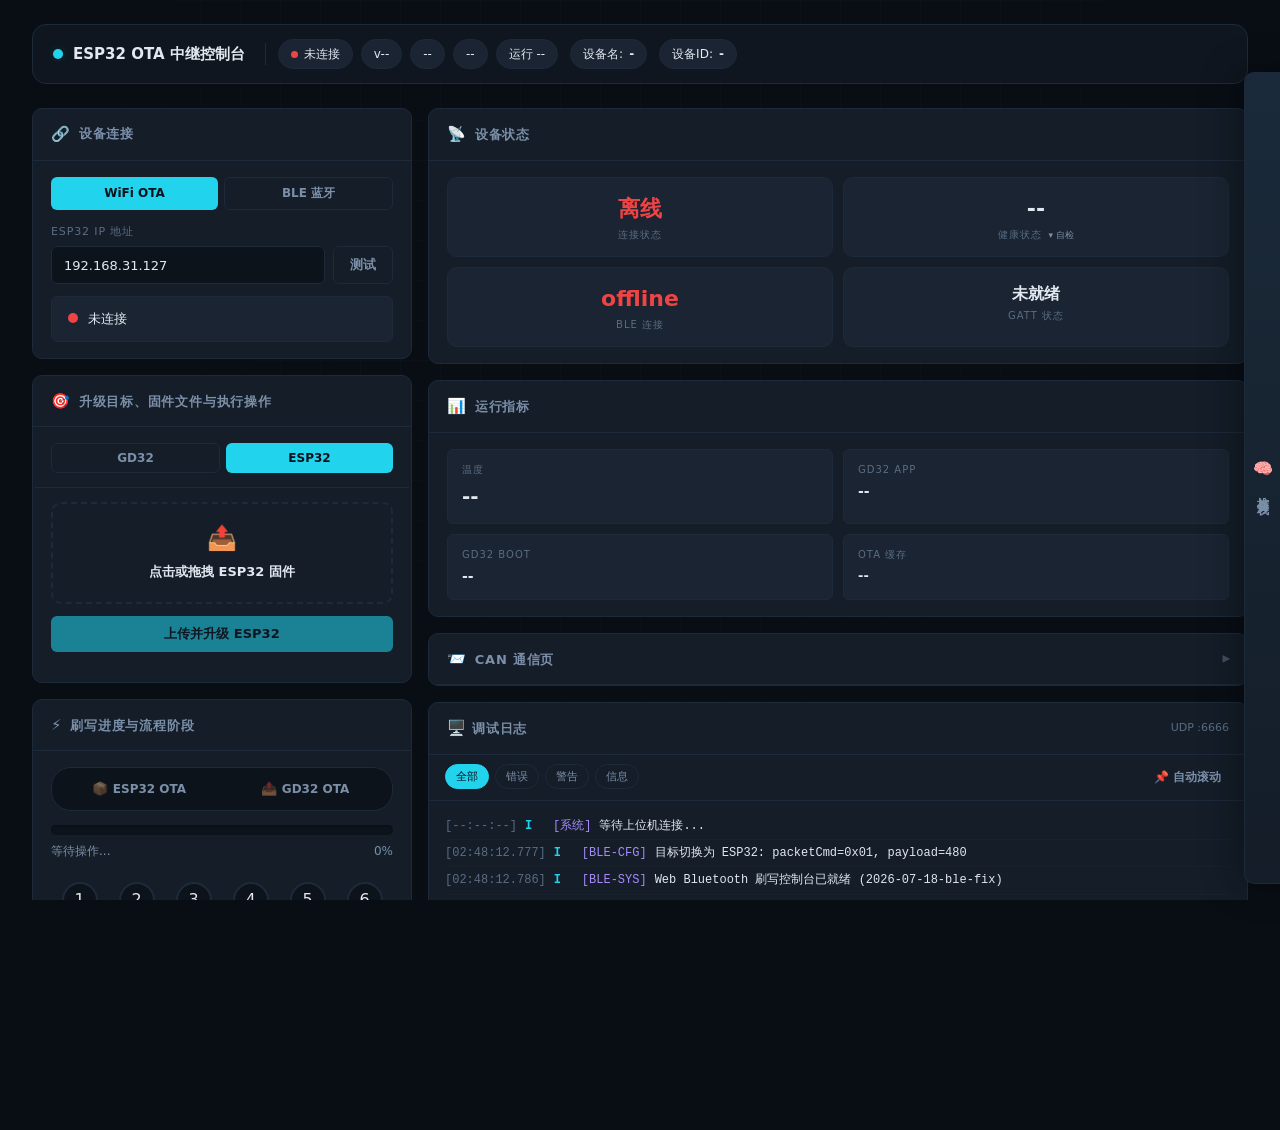
==== tools/index.html @ 1b10f89d "feat(main): 添加启动模块自检与汇总功能 - 新增 SystemBoot 类用于跟踪各模块初始化状态，提供位图标记与报告功能 - 在 main.cpp 中重构初始化流程，按顺序初始化各模块并" ====
<!--
  index.html - ESP32 OTA 中继控制台主页面
  支持 WiFi OTA（ESP32 本机 + GD32 中继）和 BLE OTA 双通道固件升级。
  配套脚本：app.js (WiFi OTA), ble_ota.js (BLE OTA), style.css (UI 样式)
-->
<!DOCTYPE html>
<html lang="zh-CN">
<head>
<meta charset="UTF-8">
<meta name="viewport" content="width=device-width, initial-scale=1.0">
<title>ESP32 OTA 中继控制台</title>
<link rel="stylesheet" href="css/base.css?v=20260718b">
<link rel="stylesheet" href="css/layout.css?v=20260718b">
<link rel="stylesheet" href="css/components.css?v=20260718b">
<link rel="stylesheet" href="css/can.css?v=20260718b">
<link rel="stylesheet" href="css/responsive.css?v=20260718b">
</head>
<body>
<div class="container">

  <!-- ====== HEADER: compact status bar ====== -->
  <header class="header-bar">
    <div class="header-brand">
      <span class="dot-mark"></span>
      <strong>ESP32 OTA 中继控制台</strong>
    </div>
    <div class="header-status">
      <span class="pill offline" id="pillConn"><span class="indicator"></span><span id="pillConnTxt">未连接</span></span>
      <span class="pill" id="pillVer">v--</span>
      <span class="pill" id="pillIP">--</span>
      <span class="pill" id="pillRSSI">--</span>
      <span class="pill" id="pillUptime">运行 --</span>
    </div>
    <div class="header-sub">
      <span class="pill">设备名: <b class="pill-val" id="deviceName">-</b></span>
      <span class="pill">设备ID: <b class="pill-val" id="deviceId">-</b></span>
    </div>
  </header>

  <!-- ====== MAIN LAYOUT ====== -->
  <div class="main-layout">

    <!-- ====== LEFT: workflow ====== -->
    <div>

      <!-- 1. Connection -->
      <div class="card">
        <div class="card-head"><span class="ico">🔗</span> 设备连接
          <span id="bleHeadActions" style="display:none;margin-left:auto;">
            <button id="connectBtn" class="btn btn-sm btn-primary">连接设备</button>
            <button id="disconnectBtn" class="btn btn-sm btn-outline" disabled>断开连接</button>
          </span>
        </div>
        <div class="card-body">
          <div style="display:flex;gap:6px;margin-bottom:14px;">
            <button id="modeWifiBtn" class="btn btn-primary" style="flex:1;font-size:12px;padding:7px 10px;" onclick="setConsoleMode('wifi')">WiFi OTA</button>
            <button id="modeBleBtn" class="btn btn-outline" style="flex:1;font-size:12px;padding:7px 10px;" onclick="setConsoleMode('ble')">BLE 蓝牙</button>
          </div>
          <div id="wifiModeCards">
          <div class="form-row">
            <label class="form-label" for="espIp">ESP32 IP 地址</label>
            <div class="input-group">
              <input class="input" type="text" id="espIp" value="192.168.31.127" placeholder="输入 IP 地址">
              <button class="btn btn-outline" onclick="testConnection()">测试</button>
            </div>
          </div>
          </div>
          <div class="conn-indicator err" id="connStatus" style="margin-top:12px;">
            <span class="light"></span>
            <span id="connStatusTxt">等待连接</span>
          </div>
        </div>
      </div>

      <!-- ====== Shared Target + Firmware + Actions ====== -->
      <div class="card">
        <div class="card-head"><span class="ico">🎯</span> 升级目标、固件文件与执行操作</div>
        <div class="card-body">
          <div style="display:flex;gap:6px;margin-bottom:14px;">
            <button id="targetGd32Tab" class="btn btn-outline" style="flex:1;font-size:12px;padding:7px 10px;" onclick="selectFlashTarget('gd32')">GD32</button>
            <button id="targetEsp32Tab" class="btn btn-primary" style="flex:1;font-size:12px;padding:7px 10px;" onclick="selectFlashTarget('esp32')">ESP32</button>
          </div>
          <div style="border-top:1px solid var(--border);margin:0 -16px 14px;padding-top:14px;padding-left:16px;padding-right:16px;">
          <div id="wifiEsp32UploadPane">
          <div class="upload-zone upload-zone-sm" id="uploadZoneEsp32" onclick="pickSharedFirmware('esp32')">
            <div class="upload-ico">📤</div>
            <h4>点击或拖拽 ESP32 固件</h4>
          </div>
          <input type="file" id="fileInputEsp32" accept=".bin" onchange="handleSharedFileSelect(event, 'esp32')" style="display:none;">
          <div class="file-info" id="fileInfoEsp32">
            <div class="file-info-row">
              <span style="font-weight:600;">📄 <span id="fileNameEsp32">-</span></span>
              <button class="btn btn-ghost btn-sm" onclick="clearSharedFirmware('esp32')">清除</button>
            </div>
            <div class="file-info-grid">
              <div class="file-meta-item"><span>类型</span><b id="fileTypeEsp32">-</b></div>
              <div class="file-meta-item"><span>大小</span><b id="fileSizeEsp32">-</b></div>
            </div>
            <div class="file-meta-item" style="margin-top:6px;">
              <span>SHA-256</span>
              <b id="fileSha256Esp32" style="font-size:10px;word-break:break-all;font-family:monospace;">-</b>
            </div>
          </div>
          </div>

          <div id="wifiGd32UploadPane" style="display:none;">
          <div class="upload-zone upload-zone-sm" id="uploadZoneGd32" onclick="pickSharedFirmware('gd32')">
            <div class="upload-ico">📤</div>
            <h4>点击或拖拽 GD32 固件</h4>
            <p>支持 .bin 和 .hex（自动转换）</p>
          </div>
          <input type="file" id="fileInputGd32" accept=".hex,.bin" onchange="handleSharedFileSelect(event, 'gd32')" style="display:none;">
          <div class="file-info" id="fileInfoGd32">
            <div class="file-info-row">
              <span style="font-weight:600;">📄 <span id="fileNameGd32">-</span></span>
              <button class="btn btn-ghost btn-sm" onclick="clearSharedFirmware('gd32')">清除</button>
            </div>
            <div class="file-info-grid">
              <div class="file-meta-item"><span>类型</span><b id="fileTypeGd32">-</b></div>
              <div class="file-meta-item"><span>大小</span><b id="fileSizeGd32">-</b></div>
            </div>
          </div>
          </div>

          <div id="bleUploadPane" style="display:none;">
          <div class="upload-zone upload-zone-sm" id="uploadZone" style="margin-bottom:12px;"
               onclick="document.getElementById('firmwareFile').click()"
               ondragover="event.preventDefault();this.classList.add('dragover')"
               ondragleave="this.classList.remove('dragover')"
               ondrop="event.preventDefault();this.classList.remove('dragover');var f=event.dataTransfer.files[0];if(f&&window.bleOta)window.bleOta.notifyFileChange(f,null);">
            <div class="upload-ico">📤</div>
            <h4>点击或拖拽文件到此处</h4>
            <p>支持 .bin 和 .hex 格式</p>
          </div>
          <input id="firmwareFile" type="file" accept=".bin,.hex,application/octet-stream" style="display:none;">
          <div class="file-info" id="fileInfo">
            <div class="file-info-row">
              <span style="font-weight:600;">📄 <span id="fileName">-</span></span>
              <button id="clearFileBtn" class="btn btn-outline btn-sm" onclick="if(window.bleOta)window.bleOta.clearFile()">清除</button>
            </div>
            <div class="file-info-grid">
              <div class="file-meta-item"><span>类型</span><b id="fileType">-</b></div>
              <div class="file-meta-item"><span>大小</span><b id="fileSize">0 B</b></div>
              <div class="file-meta-item"><span>总包数</span><b id="packetCount">0</b></div>
              <div class="file-meta-item"><span>已写包</span><b id="sentCount">0</b></div>
            </div>
            <div class="file-meta-item" style="margin-top:8px;">
              <span>SHA-256</span>
              <b id="fileSha256" style="font-size:10px;word-break:break-all;font-family:var(--font-mono);">-</b>
            </div>
          </div>
          <div class="footer-note">建议使用 Chrome / Edge。每包 Payload 与触发命令由系统按目标自动设置。</div>
          </div>
          <div style="height:12px"></div>
          <div id="wifiEsp32ActionPane">
            <button class="btn btn-primary btn-block" id="uploadEsp32Btn" onclick="startUpload('esp32')" disabled>
              上传并升级 ESP32
            </button>
          </div>
          <div id="wifiGd32ActionPane" style="display:none;">
            <button class="btn btn-success btn-block" id="uploadGd32Btn" onclick="startUpload('gd32')" disabled>
              GD32 OTA
            </button>
          </div>
          <div class="row-2" id="bleActionPane" style="display:none;">
            <button id="autoFlashBtn" class="btn btn-primary" disabled>一键刷写</button>
            <button id="abortBtn" class="btn btn-danger" disabled>中止任务</button>
          </div>
          </div>
        </div>
      </div>

      <!-- 4. Flash Progress + Stage Flow -->
      <div class="card">
        <div class="card-head"><span class="ico">⚡</span> 刷写进度与流程阶段</div>
        <div class="card-body">
          <!-- Phase step indicators -->
          <div class="progress-phase-row">
            <div class="pp-step active" id="ppEsp32"><span class="pp-ico">📦</span><span class="pp-txt">ESP32 OTA</span></div>
            <div class="pp-step" id="ppGd32Ota"><span class="pp-ico">📤</span><span class="pp-txt">GD32 OTA</span></div>
          </div>
          <!-- Unified progress bar -->
          <div class="progress-wrap show" id="progressWrap">
            <div class="progress-track"><div class="progress-fill" id="progressFill"></div></div>
            <div class="progress-text">
              <span id="progressTxt">等待操作...</span>
              <span id="progressPct">0%</span>
            </div>
          </div>
          <div style="height:14px"></div>
          <!-- ESP32 OTA stages -->
          <div class="stage-flow" id="esp32Stages" style="display:none;">
            <div class="stage-node" id="es1"><div class="stage-dot">1</div><div class="stage-label">固件上传</div><div class="stage-detail" id="esd1"></div></div>
            <div class="stage-node" id="es2"><div class="stage-dot">2</div><div class="stage-label">OTA 写入</div><div class="stage-detail" id="esd2"></div></div>
            <div class="stage-node" id="es3"><div class="stage-dot">3</div><div class="stage-label">SHA-256 校验</div><div class="stage-detail" id="esd3"></div></div>
            <div class="stage-node" id="es4"><div class="stage-dot">4</div><div class="stage-label">应用固件</div><div class="stage-detail" id="esd4"></div></div>
            <div class="stage-node" id="es5"><div class="stage-dot">5</div><div class="stage-label">重启中</div><div class="stage-detail" id="esd5"></div></div>
            <div class="stage-node" id="es6"><div class="stage-dot">6</div><div class="stage-label">启动完成</div><div class="stage-detail" id="esd6"></div></div>
          </div>
          <!-- BLE OTA stages -->
          <div class="stage-flow" id="bleStages" style="display:none;">
            <div class="stage-node" id="bs1"><div class="stage-dot">1</div><div class="stage-label">BLE 连接</div><div class="stage-detail" id="bsd1"></div></div>
            <div class="stage-node" id="bs2"><div class="stage-dot">2</div><div class="stage-label">GATT 准备</div><div class="stage-detail" id="bsd2"></div></div>
            <div class="stage-node" id="bs3"><div class="stage-dot">3</div><div class="stage-label">文件准备</div><div class="stage-detail" id="bsd3"></div></div>
            <div class="stage-node" id="bs4"><div class="stage-dot">4</div><div class="stage-label">数据写入</div><div class="stage-detail" id="bsd4"></div></div>
            <div class="stage-node" id="bs5"><div class="stage-dot">5</div><div class="stage-label" id="bsl5">校验比对</div><div class="stage-detail" id="bsd5"></div></div>
            <div class="stage-node" id="bs6"><div class="stage-dot">6</div><div class="stage-label" id="bsl6">完成触发</div><div class="stage-detail" id="bsd6"></div></div>
          </div>
          <!-- GD32 OTA stages -->
          <div class="stage-flow" id="gd32Stages">
            <div class="stage-node" id="s1"><div class="stage-dot">1</div><div class="stage-label">认证握手</div><div class="stage-detail" id="sd1"></div></div>
            <div class="stage-node" id="s2"><div class="stage-dot">2</div><div class="stage-label">传输协商</div><div class="stage-detail" id="sd2"></div></div>
            <div class="stage-node" id="s3"><div class="stage-dot">3</div><div class="stage-label">数据转发</div><div class="stage-detail" id="sd3"></div></div>
            <div class="stage-node" id="s4"><div class="stage-dot">4</div><div class="stage-label">传输完成</div><div class="stage-detail" id="sd4"></div></div>
            <div class="stage-node" id="s5"><div class="stage-dot">5</div><div class="stage-label">OTA 刷写</div><div class="stage-detail" id="sd5"></div></div>
            <div class="stage-node" id="s6"><div class="stage-dot">6</div><div class="stage-label">校验验证</div><div class="stage-detail" id="sd6"></div></div>
          </div>
          <div class="stage-status-bar" id="stageStatusBar">
            <span class="ssb-dot" id="stageStatusDot"></span>
            <span class="ssb-text" id="stageStatusText">待机</span>
          </div>
          <div class="stage-verify-info" id="stageVerifyInfo" style="display:none;">
            <div class="svi-row"><span class="svi-key">前端 SHA-256</span><span class="svi-val" id="sviFrontSha">-</span></div>
            <div class="svi-row"><span class="svi-key">设备 SHA-256</span><span class="svi-val" id="sviDeviceSha">-</span></div>
            <div class="svi-row"><span class="svi-key">校验结果</span><span class="svi-val" id="sviResult">-</span></div>
          </div>
          <div style="margin-top:12px;">
            <button class="btn btn-outline btn-block" onclick="restartEsp32()">重启 ESP32</button>
          </div>
        </div>
      </div>

    </div>

    <!-- ====== RIGHT: status + tools ====== -->
    <div>

      <!-- Primary status -->
      <div class="card">
        <div class="card-head"><span class="ico">📡</span> 设备状态</div>
        <div class="card-body">
          <div class="badge-grid">
            <div class="badge-stat">
              <div class="v err" id="bConn">离线</div>
              <div class="k">连接状态</div>
            </div>
            <div class="badge-stat badge-stat-click" id="healthBadge"
                 role="button" tabindex="0" title="点击查看启动自检"
                 aria-expanded="false" aria-controls="healthBootPanel">
              <div class="v" id="mHealth">--</div>
              <div class="k">健康状态 <span class="health-boot-hint">▾ 自检</span></div>
            </div>
            <div class="badge-stat">
              <div class="v err" id="connBadge">offline</div>
              <div class="k">BLE 连接</div>
            </div>
            <div class="badge-stat">
              <div class="v" id="gattState" style="font-size:16px;">未就绪</div>
              <div class="k">GATT 状态</div>
            </div>
          </div>
          <!-- 启动自检：点健康状态展开，默认折叠 -->
          <div class="health-boot-panel collapsed" id="healthBootPanel" hidden>
            <div class="health-boot-head">
              <span class="health-boot-title">启动自检</span>
              <span class="health-boot-summary" id="mBootResult">--</span>
            </div>
            <div class="health-boot-failed">失败/跳过：<b id="mBootFailed">--</b></div>
            <div class="boot-module-list" id="bootModuleList" aria-label="启动模块列表"></div>
          </div>
        </div>
      </div>

      <!-- Secondary metrics -->
      <div class="card">
        <div class="card-head"><span class="ico">📊</span> 运行指标</div>
        <div class="card-body">
          <div class="metric-grid">
            <div class="metric"><div class="k">温度</div><div class="v" id="mTemp">--</div></div>
            <div class="metric"><div class="k">GD32 APP</div><div class="v" id="mGd32App" style="font-size:14px;">--</div></div>
            <div class="metric"><div class="k">GD32 BOOT</div><div class="v" id="mGd32Boot" style="font-size:14px;">--</div></div>
            <div class="metric"><div class="k">OTA 缓存</div><div class="v" id="mOtaCache" style="font-size:13px;">--</div></div>
          </div>
        </div>
      </div>

      <div class="card" style="display:none">
        <div class="card-head">
          <span class="ico">🧾</span> 系统状态 (/system/status)
          <button class="btn btn-ghost btn-sm card-head-btn" onclick="refreshSystemStatusNow(event)">刷新</button>
        </div>
        <div class="card-body">
          <div class="status-kv-grid">
            <div class="status-kv"><span class="k">OTA 状态</span><b id="sOtaState">--</b></div>
            <div class="status-kv"><span class="k">Relay 状态</span><b id="sRelayState">--</b></div>
            <div class="status-kv"><span class="k">缓存进度</span><b id="sOtaStored">--</b></div>
            <div class="status-kv"><span class="k">刷新时间</span><b id="sStatusUpdated">--</b></div>
          </div>
        </div>
      </div>

      <!-- CAN workspace entry -->
      <div class="card collapsed">
        <div class="card-head" onclick="toggleCollapse(this)">
          <span class="ico">📨</span> CAN 通信页
          <span class="collapse-arrow">▼</span>
        </div>
        <div class="card-body">
          <div class="can-launch-card">
            <div class="can-launch-copy">
              <div class="can-launch-top">
                <div>
                  <div class="can-launch-kicker">CAN Workspace</div>
                  <h3>独立 CAN 通信工作台</h3>
                </div>
                <span class="can-launch-badge">DBC / HEX</span>
              </div>
              <p class="can-launch-desc">导入 DBC 后自动读取报文和信号，按物理值实时组帧，并复用现有 <code>/can/send</code> 接口直接发送。</p>
              <div class="can-launch-points">
                <span class="can-launch-point">自动解析 DBC</span>
                <span class="can-launch-point">信号实时组帧</span>
                <span class="can-launch-point">保留原始 HEX 发送</span>
              </div>
            </div>
            <div class="can-launch-actions">
              <a class="btn btn-primary can-launch-primary" href="can.html">进入 CAN 页面</a>
              <button class="btn btn-outline can-launch-secondary" type="button" onclick="window.open('can.html','_blank','noopener')">新窗口打开</button>
              <a class="btn btn-outline can-launch-secondary" href="can.html" title="发送页右侧抽屉内嵌监控">CAN 发送 + 监控</a>
              <a class="btn btn-outline can-launch-secondary" href="can_monitor.html">监控全屏</a>
            </div>
            <div class="can-launch-foot">
              <span class="can-launch-foot-label">说明</span>
              <span>手工 CAN 表单已迁到独立页面，避免和 OTA 控制流混在一起。</span>
            </div>
          </div>
        </div>
      </div>

      <!-- Log panel -->
      <div class="card log-panel">
        <div class="card-head" style="justify-content:space-between;">
          <span><span class="ico">🖥️</span> 调试日志</span>
          <span style="font-size:11px;font-weight:400;color:var(--text-label);text-transform:none;letter-spacing:0;">UDP :6666</span>
        </div>
        <div class="card-body">
          <div class="log-toolbar">
            <div class="log-filters">
              <button class="log-filter active" onclick="setLogFilter('all', this)">全部</button>
              <button class="log-filter" onclick="setLogFilter('E', this)">错误</button>
              <button class="log-filter" onclick="setLogFilter('W', this)">警告</button>
              <button class="log-filter" onclick="setLogFilter('I', this)">信息</button>
            </div>
            <button class="btn btn-ghost btn-sm" onclick="toggleAutoScroll()" id="autoScrollBtn" title="切换自动滚动">📌 自动滚动</button>
          </div>
          <div class="log-scroll" id="logScroll">
            <div class="log-line"><span class="lt">[--:--:--]</span><span class="lv I">I</span><span class="lg">[系统]</span><span class="lm">等待上位机连接...</span></div>
          </div>
          <div class="log-foot">
            <span>共 <span id="logCount">0</span> 条</span>
            <button class="btn btn-ghost btn-sm" onclick="clearLogs()">清除日志</button>
          </div>
        </div>
      </div>

    </div>
  </div>
</div>

<!-- 右侧滑出：堆与任务栈（默认露出一条，悬停展开） -->
<aside class="sys-drawer" id="sysDrawer" aria-label="堆与任务栈">
  <div class="sys-drawer-rail" title="悬停展开堆与任务栈">
    <span class="sys-drawer-rail-ico">🧠</span>
    <span class="sys-drawer-rail-text">堆与任务栈</span>
  </div>
  <div class="sys-drawer-panel card">
    <div class="card-head sys-drawer-head">
      <span class="ico">🧠</span> 堆与任务栈
      <button class="btn btn-ghost btn-sm card-head-btn" type="button" onclick="refreshSystemStatusNow(event)">刷新</button>
    </div>
    <div class="card-body sys-drawer-body">
      <div class="status-section-title">CPU 占用</div>
      <div class="heap-group cpu-group">
        <div class="heap-group-title">ESP32 Runtime <span style="font-weight:400;color:var(--text-dim);font-size:10px;">(FreeRTOS)</span></div>
        <div class="heap-bar-row">
          <span class="heap-bar-text" id="cpuUsageText">等待采样...</span>
          <span class="heap-bar-track"><span class="heap-bar-fill cpu-fill" id="cpuUsageFill"></span></span>
          <span class="heap-bar-pct" id="cpuUsagePct">--</span>
        </div>
        <div class="heap-detail-row">
          <span>空闲: <b id="cpuIdlePct">--</b></span>
          <span>窗口: <b id="cpuSampleMs">--</b></span>
          <span>任务数: <b id="cpuTaskCount">--</b></span>
        </div>
      </div>
      <div class="status-task-list cpu-task-list list-scroll-top3" id="cpuTaskList" title="按占用降序，默认显示前 3 项，下滑查看其余">
        <div class="status-empty">等待下一次状态刷新...</div>
      </div>

      <div class="status-section-title">堆概况</div>
      <div class="heap-group">
        <div class="heap-group-title">内部 DRAM <span style="font-weight:400;color:var(--text-dim);font-size:10px;">(数据堆)</span></div>
        <div class="heap-bar-row">
          <span class="heap-bar-text" id="memInternalUsage">--</span>
          <span class="heap-bar-track"><span class="heap-bar-fill" id="memInternalFill"></span></span>
          <span class="heap-bar-pct" id="memInternalPct">--</span>
        </div>
        <div class="heap-detail-row">
          <span>空闲: <b id="mInternalHeap">--</b></span>
          <span>最低空闲: <b id="mInternalMinHeap">--</b></span>
          <span>最大块: <b id="mInternalLargestBlock">--</b></span>
        </div>
      </div>

      <div class="status-section-title">任务栈水位 <span style="font-weight:400;text-transform:none;letter-spacing:0;color:var(--text-dim);">（峰值占用 Top，下滑查看）</span></div>
      <div class="status-task-list list-scroll-top3" id="taskStackList" title="按峰值占用降序，默认显示前 3 项，下滑查看其余">
        <div class="status-empty">等待状态刷新...</div>
      </div>
      <div class="status-subfold collapsed" id="statusJsonFold">
        <div class="status-subfold-head" role="button" tabindex="0"
             onclick="this.parentElement.classList.toggle('collapsed')"
             onkeydown="if(event.key==='Enter'||event.key===' '){event.preventDefault();this.parentElement.classList.toggle('collapsed');}">
          <span class="status-section-title status-subfold-title">原始 JSON</span>
          <span class="collapse-arrow">▼</span>
        </div>
        <div class="status-subfold-body">
          <pre class="status-json" id="statusJson">--</pre>
        </div>
      </div>
    </div>
  </div>
</aside>

<!-- Toast -->
<div class="toast" id="toast">
  <span class="toast-ico" id="toastIco">✓</span>
  <span id="toastMsg">操作成功</span>
</div>

<script type="module" src="js/app.js?v=20260718b"></script>
<script type="module" src="js/ota/console-mode.js?v=20260718b"></script>
<script type="module" src="js/ble_ota.js?v=20260718d"></script>
</body>
</html>
---- tools/css/base.css ----
/* === base.css — 基础变量与容器 === */
/* ===== ESP32 OTA 控制台 — 工业调试台风格 ===== */

:root {
  --bg-root: #090e15;
  --bg-panel: #0f161f;
  --bg-card: #141d28;
  --bg-elevated: #1a2432;
  --bg-input: #0d131b;
  --border: #1d2a3a;
  --border-focus: #22d3ee;
  --text: #e2e8f0;
  --text-dim: #7b8fa8;
  --text-label: #5a6d82;
  --accent: #22d3ee;
  --accent-dim: rgba(34,211,238,.15);
  --green: #22c55e;
  --amber: #f59e0b;
  --red: #ef4444;
  --radius-sm: 6px;
  --radius: 10px;
  --radius-lg: 14px;
  --font: "PingFang SC","Microsoft YaHei","Segoe UI",system-ui,sans-serif;
  --font-mono: "SF Mono","Fira Code","Cascadia Code","Consolas",monospace;
  --gap: 16px;
}

* { box-sizing: border-box; margin: 0; padding: 0; }

html, body {
  height: 100%;
  background: var(--bg-root);
  color: var(--text);
  font-family: var(--font);
  font-size: 14px;
  line-height: 1.5;
  -webkit-font-smoothing: antialiased;
  overflow-x: hidden;
}

/* subtle noise-grid background */
body::before {
  content: "";
  position: fixed; inset: 0; z-index: 0; pointer-events: none;
  background-image:
    linear-gradient(rgba(255,255,255,.015) 1px, transparent 1px),
    linear-gradient(90deg, rgba(255,255,255,.015) 1px, transparent 1px);
  background-size: 40px 40px;
  mask-image: radial-gradient(ellipse at 50% 0%, black 40%, transparent 70%);
}

.container {
  position: relative; z-index: 1;
  max-width: 1480px; margin: 0 auto; padding: 24px 32px 40px;
}
---- tools/css/layout.css ----
/* === layout.css — 头部/主布局/卡片/表单/按钮/连接状态 === */
/* === HEADER — compact status bar === */
.header-bar {
  display: flex; align-items: center; gap: 12px;
  padding: 14px 20px; margin-bottom: 24px;
  background: var(--bg-panel);
  border: 1px solid var(--border);
  border-radius: var(--radius-lg);
  flex-wrap: wrap;
}
.header-brand {
  display: flex; align-items: center; gap: 10px;
  padding-right: 20px; border-right: 1px solid var(--border);
  white-space: nowrap;
}
.header-brand .dot-mark {
  width: 10px; height: 10px; border-radius: 50%; background: var(--accent);
  box-shadow: 0 0 8px var(--accent-dim);
  flex-shrink: 0;
}
.header-brand strong { font-size: 15px; font-weight: 700; }
.header-status {
  display: flex; align-items: center; gap: 8px;
  flex-wrap: wrap;
}
.pill {
  display: inline-flex; align-items: center; gap: 6px;
  padding: 5px 12px; border-radius: 20px; font-size: 12px; font-weight: 500;
  background: var(--bg-elevated); border: 1px solid var(--border);
  white-space: nowrap;
}
.pill .indicator {
  width: 7px; height: 7px; border-radius: 50%; flex-shrink: 0;
}
.pill.online .indicator { background: var(--green); }
.pill.offline .indicator { background: var(--red); }
.pill.processing .indicator { background: var(--amber); animation: blink 1s infinite; }
.pill.idle .indicator { background: var(--text-dim); }
@keyframes blink { 50% { opacity: .35; } }

/* === MAIN LAYOUT === */
.main-layout {
  display: grid;
  grid-template-columns: 380px 1fr;
  gap: var(--gap);
  align-items: start;
}

/* === 右侧滑出抽屉：堆与任务栈 ===
 * 总宽 = peek 把手 + 面板；默认 translateX(面板宽) 只露把手，hover 整板探出 */
.sys-drawer {
  --sys-drawer-panel-w: min(380px, calc(100vw - 48px));
  --sys-drawer-peek: 36px;
  position: fixed;
  top: 72px;
  right: 0;
  z-index: 80;
  width: calc(var(--sys-drawer-panel-w) + var(--sys-drawer-peek));
  height: calc(100vh - 88px);
  max-height: calc(100vh - 88px);
  display: flex;
  flex-direction: row;
  align-items: stretch;
  transform: translateX(var(--sys-drawer-panel-w));
  transition: transform .28s cubic-bezier(.22, 1, .36, 1);
  filter: drop-shadow(-6px 0 18px rgba(0, 0, 0, .35));
}
.sys-drawer:hover,
.sys-drawer:focus-within {
  transform: translateX(0);
}
/* 平时露出的竖条把手 */
.sys-drawer-rail {
  flex: 0 0 var(--sys-drawer-peek);
  width: var(--sys-drawer-peek);
  display: flex;
  flex-direction: column;
  align-items: center;
  justify-content: center;
  gap: 10px;
  padding: 14px 4px;
  background: linear-gradient(180deg, #1a2a3a 0%, var(--bg-card) 100%);
  border: 1px solid var(--border);
  border-right: none;
  border-radius: var(--radius) 0 0 var(--radius);
  cursor: default;
}
.sys-drawer-rail-ico {
  font-size: 16px;
  line-height: 1;
}
.sys-drawer-rail-text {
  writing-mode: vertical-rl;
  text-orientation: mixed;
  font-size: 12px;
  font-weight: 600;
  letter-spacing: .12em;
  color: var(--text-dim);
  text-transform: none;
}
.sys-drawer:hover .sys-drawer-rail-text,
.sys-drawer:focus-within .sys-drawer-rail-text {
  color: var(--accent);
}
.sys-drawer-panel {
  flex: 1 1 var(--sys-drawer-panel-w);
  width: var(--sys-drawer-panel-w);
  min-width: 0;
  height: 100%;
  margin: 0 !important;
  display: flex;
  flex-direction: column;
  border-radius: 0;
  overflow: hidden;
  background: var(--bg-card);
  border: 1px solid var(--border);
  border-left: none;
  border-right: none;
}
.sys-drawer-head {
  cursor: default;
  flex-shrink: 0;
}
.sys-drawer-head .card-head-btn {
  margin-left: auto;
}
.sys-drawer-body {
  flex: 1;
  min-height: 0;
  overflow-y: auto;
  overscroll-behavior: contain;
}

/* === CARDS === */
.card {
  background: var(--bg-card);
  border: 1px solid var(--border);
  border-radius: var(--radius);
  overflow: hidden;
}
.card + .card { margin-top: var(--gap); }
.card-head {
  display: flex; align-items: center; gap: 8px;
  padding: 14px 18px;
  border-bottom: 1px solid var(--border);
  font-size: 13px; font-weight: 600;
  color: var(--text-dim);
  text-transform: uppercase; letter-spacing: .06em;
}
.card-head .ico { font-size: 15px; }
.card-head-btn {
  margin-left: auto;
  padding: 4px 10px;
  position: relative;
  z-index: 2;
}
.card-body { padding: 16px 18px; }
.card.collapsed .card-body { display: none; }
.card-head { cursor: pointer; }
.card-head .collapse-arrow {
  margin-left: auto; font-size: 10px; opacity: .45;
  transition: transform .2s;
}
.card.collapsed .collapse-arrow { transform: rotate(-90deg); }

/* === FORM ELEMENTS === */
.form-row { margin-bottom: 14px; }
.form-row:last-child { margin-bottom: 0; }
.form-label {
  display: block; font-size: 11px; color: var(--text-label);
  text-transform: uppercase; letter-spacing: .08em; margin-bottom: 6px;
}
.input, select, textarea {
  width: 100%; padding: 10px 12px; font-size: 13px; font-family: inherit;
  background: var(--bg-input); color: var(--text);
  border: 1px solid var(--border); border-radius: var(--radius-sm);
  outline: none; transition: border-color .15s;
}
.input:focus, select:focus, textarea:focus {
  border-color: var(--border-focus);
  box-shadow: 0 0 0 3px var(--accent-dim);
}
select { cursor: pointer; }
select option { background: var(--bg-panel); color: var(--text); }
.input-group { display: flex; gap: 8px; }
.input-group .input { flex: 1; }

/* === BUTTONS === */
.btn {
  display: inline-flex; align-items: center; justify-content: center; gap: 6px;
  padding: 9px 16px; border: none; border-radius: var(--radius-sm);
  font-size: 13px; font-weight: 600; cursor: pointer;
  transition: opacity .15s, transform .15s;
  font-family: inherit; white-space: nowrap;
}
.btn:hover:not(:disabled) { transform: translateY(-1px); }
.btn:disabled { opacity: .4; cursor: not-allowed; transform: none; }
.btn-primary { background: var(--accent); color: #07121c; }
.btn-primary:hover:not(:disabled) { opacity: .88; }
.btn-success { background: var(--green); color: #051a0c; }
.btn-danger { background: var(--red); color: #fff; }
.btn-outline {
  background: transparent; color: var(--text-dim);
  border: 1px solid var(--border);
}
.btn-outline:hover:not(:disabled) { background: var(--bg-elevated); color: var(--text); }
.btn-ghost {
  background: transparent; color: var(--text-dim);
}
.btn-ghost:hover:not(:disabled) { background: var(--bg-elevated); color: var(--text); }
.btn-block { width: 100%; justify-content: center; }
.btn-sm { padding: 6px 12px; font-size: 12px; }

/* === CONNECTION STATUS ROW === */
.conn-indicator {
  display: flex; align-items: center; gap: 10px;
  padding: 12px 16px; border-radius: var(--radius-sm);
  background: var(--bg-elevated); border: 1px solid var(--border);
  font-size: 13px; font-weight: 500;
}
.conn-indicator .light {
  width: 10px; height: 10px; border-radius: 50%; flex-shrink: 0;
}
.conn-indicator.ok .light { background: var(--green); }
.conn-indicator.err .light { background: var(--red); }
.conn-indicator.warn .light { background: var(--amber); }

.helper-note {
  margin-top: 10px;
  padding: 10px 12px;
  border-radius: var(--radius-sm);
  border: 1px solid var(--border);
  background: var(--bg-elevated);
  font-size: 12px;
  line-height: 1.6;
  color: var(--text-dim);
}
.helper-note.ok { border-color: rgba(34,197,94,.25); color: #b8f5cb; }
.helper-note.warn { border-color: rgba(245,158,11,.25); color: #fbd38d; }
.helper-note.err { border-color: rgba(239,68,68,.25); color: #fecaca; }
.helper-note code { color: #d7fbff; font-family: var(--font-mono); }
---- tools/css/components.css ----
/* === components.css — 上传/文件信息/进度/指标/堆概况/状态徽章/OTA流程/日志/Toast/Tooltip 等组件 === */
/* === UPLOAD ZONE === */
.upload-zone {
  border: 2px dashed var(--border); border-radius: var(--radius);
  padding: 28px 16px; text-align: center; cursor: pointer;
  transition: border-color .2s, background .2s;
}
.upload-zone:hover,
.upload-zone.dragover { border-color: var(--accent); background: var(--accent-dim); }
.upload-zone .upload-ico { font-size: 32px; margin-bottom: 10px; }
.upload-zone h4 { font-size: 14px; margin-bottom: 4px; }
.upload-zone p { font-size: 12px; color: var(--text-dim); }
.upload-zone-sm { padding: 16px 12px; }
.upload-zone-sm .upload-ico { font-size: 24px; margin-bottom: 6px; }
.upload-zone-sm h4 { font-size: 13px; }

/* === FILE INFO === */
.file-info {
  display: none; margin-top: 12px;
  background: var(--bg-elevated); border-radius: var(--radius-sm); padding: 12px 14px;
}
.file-info.show { display: block; }
.file-info-row { display: flex; justify-content: space-between; align-items: center; }
.file-info-row + .file-info-row { margin-top: 10px; }
.file-info-grid {
  display: grid; grid-template-columns: 1fr 1fr; gap: 8px; margin-top: 10px;
}
.file-meta-item {
  background: var(--bg-card); padding: 8px 10px; border-radius: 6px;
  font-size: 12px;
}
.file-meta-item span { color: var(--text-label); display: block; font-size: 10px; margin-bottom: 2px; }
.file-meta-item b { font-weight: 600; }

/* === PROGRESS === */
.progress-phase-row {
  display: flex; align-items: center; gap: 0; margin-bottom: 14px;
  flex-wrap: nowrap;
  background: var(--bg-input);
  border-radius: 20px;
  padding: 4px;
  border: 1px solid var(--border);
}
.pp-step {
  flex: 1;
  display: flex; align-items: center; justify-content: center; gap: 5px;
  padding: 7px 10px; border-radius: 16px;
  font-size: 12px; font-weight: 600; color: var(--text-dim);
  background: transparent;
  transition: all .25s ease; white-space: nowrap;
  cursor: default;
}
.pp-ico { font-size: 13px; opacity: .45; transition: all .25s ease; }
.pp-txt { transition: color .25s ease; }
.pp-sep { display: none; }

/* Active step — highlighted capsule */
.pp-step.active {
  color: #07121c;
  background: var(--accent);
  box-shadow: 0 0 10px var(--accent-dim);
}
.pp-step.active .pp-ico { opacity: 1; }
.pp-step.active .pp-txt { color: #07121c; }

/* Done step — green outlined capsule */
.pp-step.done {
  color: var(--green);
  background: rgba(34,197,94,.12);
}
.pp-step.done .pp-ico { opacity: 1; }
.pp-step.done .pp-txt::after {
  content: ' ✓'; font-size: 10px;
}

.progress-wrap { margin-top: 0; display: none; }
.progress-wrap.show { display: block; }
.progress-track {
  width: 100%; height: 10px; border-radius: 20px;
  background: var(--bg-input); overflow: hidden;
  box-shadow: inset 0 1px 2px rgba(0,0,0,.3);
}
.progress-fill {
  height: 100%; border-radius: 20px;
  background: linear-gradient(90deg, #22d3ee, #06b6d4);
  width: 0%; transition: width .3s ease;
  position: relative;
  box-shadow: 0 0 8px rgba(34,211,238,.3);
}
.progress-fill::after {
  content: ""; position: absolute; inset: 0;
  background: linear-gradient(90deg, transparent 0%, rgba(255,255,255,.3) 50%, transparent 100%);
  animation: sweep 1.6s linear infinite;
}
.progress-fill.done {
  background: linear-gradient(90deg, #22c55e, #16a34a);
  box-shadow: 0 0 8px rgba(34,197,94,.3);
}
@keyframes sweep { 0% { transform: translateX(-100%); } 100% { transform: translateX(100%); } }
.progress-text {
  display: flex; justify-content: space-between; margin-top: 7px;
  font-size: 12px; color: var(--text-dim);
}

/* === BUTTON ROW === */
.btn-row { display: flex; gap: 10px; margin-top: 16px; }
.btn-row .btn { flex: 1; }

/* === METRIC GRID === */
.metric-grid {
  display: grid; grid-template-columns: repeat(2, 1fr); gap: 10px;
}
.metric {
  background: var(--bg-elevated); border: 1px solid var(--border);
  border-radius: var(--radius-sm); padding: 12px 14px;
}
.metric .k {
  font-size: 10px; color: var(--text-label); text-transform: uppercase;
  letter-spacing: .1em; margin-bottom: 4px;
}
.metric .v {
  font-size: 20px; font-weight: 700; word-break: break-word;
}
.metric .v.highlight { color: var(--accent); }
.metric .v.ok { color: var(--green); }
.metric .v.warn { color: var(--amber); }
.metric .v.err { color: var(--red); }

.status-kv-grid {
  display: grid;
  grid-template-columns: repeat(2, 1fr);
  gap: 10px;
}
.status-kv {
  background: var(--bg-elevated);
  border: 1px solid var(--border);
  border-radius: var(--radius-sm);
  padding: 10px 12px;
}
.status-kv .k {
  display: block;
  font-size: 10px;
  color: var(--text-label);
  text-transform: uppercase;
  letter-spacing: .08em;
  margin-bottom: 4px;
}
.status-kv b {
  display: block;
  color: var(--text);
  font-size: 13px;
  font-weight: 700;
  word-break: break-word;
  font-family: var(--font-mono);
}

/* === 健康状态 → 启动自检（点击展开，非常驻） === */
.badge-stat-click {
  cursor: pointer;
  user-select: none;
  transition: border-color .15s ease, background .15s ease;
}
.badge-stat-click:hover,
.badge-stat-click:focus-visible {
  outline: none;
  border-color: color-mix(in srgb, var(--accent) 40%, var(--border));
  background: color-mix(in srgb, var(--accent) 8%, var(--bg-elevated));
}
.badge-stat-click.is-open {
  border-color: color-mix(in srgb, var(--accent) 45%, var(--border));
}
.health-boot-hint {
  font-size: 9px;
  letter-spacing: 0;
  text-transform: none;
  color: var(--text-dim);
  font-weight: 500;
  margin-left: 2px;
}
.badge-stat-click.is-open .health-boot-hint {
  color: var(--accent);
}
.health-boot-panel {
  margin-top: 12px;
  padding: 12px 14px;
  border-radius: var(--radius-sm);
  border: 1px solid var(--border);
  background: var(--bg-elevated);
}
.health-boot-panel.collapsed,
.health-boot-panel[hidden] {
  display: none;
}
.health-boot-head {
  display: flex;
  align-items: baseline;
  justify-content: space-between;
  gap: 10px;
  margin-bottom: 6px;
}
.health-boot-title {
  font-size: 11px;
  color: var(--text-label);
  text-transform: uppercase;
  letter-spacing: .08em;
  font-weight: 600;
}
.health-boot-summary {
  font-size: 13px;
  font-weight: 700;
  color: var(--text);
  text-align: right;
}
.health-boot-summary.ok { color: var(--green); }
.health-boot-summary.warn { color: var(--amber); }
.health-boot-summary.err { color: var(--red); }
.health-boot-failed {
  font-size: 12px;
  color: var(--text-dim);
  margin-bottom: 8px;
}
.health-boot-failed b {
  color: var(--text);
  font-weight: 600;
}
.health-boot-failed b.ok { color: var(--green); }
.health-boot-failed b.warn { color: var(--amber); }
.health-boot-failed b.err { color: var(--red); }

/* === BOOT MODULE CHIPS (/system/status boot) === */
.boot-module-list {
  display: flex;
  flex-wrap: wrap;
  gap: 6px;
  margin-top: 4px;
  min-height: 8px;
}
.boot-mod {
  display: inline-flex;
  align-items: center;
  gap: 5px;
  padding: 4px 8px;
  border-radius: 999px;
  border: 1px solid var(--border);
  background: var(--bg-root);
  font-size: 11px;
  font-weight: 600;
  color: var(--text-dim);
  line-height: 1.2;
}
.boot-mod .boot-mod-dot {
  width: 6px;
  height: 6px;
  border-radius: 50%;
  background: var(--text-dim);
  flex-shrink: 0;
}
.boot-mod.ok {
  color: var(--green);
  border-color: color-mix(in srgb, var(--green) 35%, var(--border));
}
.boot-mod.ok .boot-mod-dot { background: var(--green); }
.boot-mod.fail {
  color: var(--red);
  border-color: color-mix(in srgb, var(--red) 35%, var(--border));
}
.boot-mod.fail .boot-mod-dot { background: var(--red); }
.boot-mod.fail.optional {
  color: var(--amber);
  border-color: color-mix(in srgb, var(--amber) 35%, var(--border));
}
.boot-mod.fail.optional .boot-mod-dot { background: var(--amber); }

.status-section-title {
  margin-top: 14px;
  margin-bottom: 8px;
  font-size: 11px;
  color: var(--text-label);
  text-transform: uppercase;
  letter-spacing: .08em;
  font-family: var(--font);
  font-weight: 600;
}

/* ===== 堆概况 ===== */
.heap-group {
  background: rgba(255,255,255,0.02);
  border: 1px solid var(--border);
  border-radius: 8px;
  padding: 12px 14px;
  margin-bottom: 10px;
}
.heap-group:last-child { margin-bottom: 0; }
.cpu-group { margin-bottom: 8px; }
.cpu-task-list {
  margin-bottom: 12px;
}
.cpu-task-list .status-task {
  background: rgba(255,255,255,0.025);
}
.cpu-fill {
  background: linear-gradient(90deg, #38bdf8, #22c55e);
}

.heap-group-title {
  font-size: 11px;
  font-weight: 600;
  color: var(--text-label);
  text-transform: uppercase;
  letter-spacing: 0.06em;
  margin-bottom: 10px;
  font-family: var(--font);
}

.heap-bar-row {
  display: flex;
  flex-wrap: wrap;
  align-items: center;
  gap: 6px 10px;
}

.heap-bar-text {
  order: 1;
  flex: 1 1 auto;
  min-width: 0;
  font-size: 13px;
  font-weight: 600;
  white-space: nowrap;
  color: var(--text);
  font-family: var(--font);
}

/* 百分比数值与文案同一行；进度条单独占下一行 */
.heap-bar-pct {
  order: 2;
  flex: 0 0 auto;
  font-size: 12px;
  font-weight: 600;
  min-width: 42px;
  text-align: right;
  font-variant-numeric: tabular-nums;
  color: var(--text-dim);
  font-family: var(--font-mono);
}

.heap-bar-track {
  order: 3;
  flex: 1 1 100%;
  width: 100%;
  height: 14px;
  background: rgba(255,255,255,0.06);
  border-radius: 7px;
  overflow: hidden;
  position: relative;
}

.heap-bar-fill {
  display: block;
  height: 100%;
  border-radius: 7px;
  background: linear-gradient(90deg, var(--accent), #5eead4);
  transition: width .4s ease;
}
.heap-bar-fill.warn {
  background: linear-gradient(90deg, #f59e0b, #d97706);
}
.heap-bar-fill.danger {
  background: linear-gradient(90deg, #ef4444, #dc2626);
}

.heap-detail-row {
  display: flex;
  gap: 16px;
  font-size: 11px;
  color: var(--text-dim);
  margin-top: 6px;
  padding-top: 6px;
  border-top: 1px solid rgba(255,255,255,0.04);
  flex-wrap: wrap;
}
.heap-detail-row span {
  display: inline-flex;
  align-items: center;
  gap: 4px;
}
.heap-detail-row b {
  color: var(--text);
  font-weight: 500;
  font-family: var(--font-mono);
  font-size: 11px;
}

/* 抽屉内数值/任务名/JSON 强制等宽，避免被其它样式冲掉 */
.sys-drawer-body .heap-bar-pct,
.sys-drawer-body .heap-detail-row b,
.sys-drawer-body .status-task-name,
.sys-drawer-body .status-task-ratio,
.sys-drawer-body .status-task-meta b,
.sys-drawer-body .status-json {
  font-family: var(--font-mono);
}
.sys-drawer-body .status-section-title,
.sys-drawer-body .heap-group-title,
.sys-drawer-body .heap-bar-text {
  font-family: var(--font);
  color: inherit;
}
.sys-drawer-body .status-section-title {
  color: var(--text-label);
  font-size: 11px;
  font-weight: 600;
}
.sys-drawer-body .heap-bar-text {
  color: var(--text);
  font-size: 13px;
  font-weight: 600;
}
.sys-drawer-body .status-json {
  color: var(--text-dim);
  font-size: 11px;
  line-height: 1.6;
  white-space: pre-wrap;
  word-break: break-word;
}

.status-task-list {
  display: grid;
  gap: 8px;
}
/* 默认露出约 3 条（按占用排序后的最高项），其余纵向滚动 */
.status-task-list.list-scroll-top3 {
  --status-task-row-est: 6.75rem; /* 单条卡片近似高度（含 meta） */
  max-height: calc(3 * var(--status-task-row-est) + 2 * 8px);
  overflow-y: auto;
  overflow-x: hidden;
  padding-right: 4px;
  scrollbar-gutter: stable;
  overscroll-behavior: contain;
}
.status-task-list.list-scroll-top3::-webkit-scrollbar {
  width: 6px;
}
.status-task-list.list-scroll-top3::-webkit-scrollbar-thumb {
  background: rgba(255, 255, 255, 0.18);
  border-radius: 999px;
}
.status-task-list.list-scroll-top3::-webkit-scrollbar-track {
  background: transparent;
}
.status-task {
  background: var(--bg-elevated);
  border: 1px solid var(--border);
  border-radius: var(--radius-sm);
  padding: 10px 12px;
}
.status-task-head {
  display: flex;
  align-items: center;
  justify-content: space-between;
  gap: 10px;
  margin-bottom: 8px;
}
.status-task-name {
  font-size: 12px;
  font-weight: 700;
  color: var(--text);
  font-family: var(--font-mono);
}
.status-task-ratio {
  font-size: 11px;
  color: var(--text-dim);
  font-family: var(--font-mono);
}
.status-task-bar {
  width: 100%;
  height: 8px;
  border-radius: 999px;
  background: var(--bg-input);
  overflow: hidden;
  margin-bottom: 8px;
}
.status-task-bar-fill {
  height: 100%;
  border-radius: 999px;
  background: linear-gradient(90deg, #22d3ee, #06b6d4);
}
.status-task-bar-fill.warn {
  background: linear-gradient(90deg, #f59e0b, #d97706);
}
.status-task-bar-fill.err {
  background: linear-gradient(90deg, #ef4444, #dc2626);
}
.status-task-meta {
  display: grid;
  grid-template-columns: repeat(3, 1fr);
  gap: 8px;
}
.status-task-meta span {
  display: block;
  font-size: 10px;
  color: var(--text-label);
  text-transform: uppercase;
  letter-spacing: .06em;
}
.status-task-meta b {
  display: block;
  margin-top: 2px;
  color: var(--text);
  font-size: 11px;
  font-family: var(--font-mono);
}
/* 区块内二级折叠：默认 collapsed 收起，点击标题展开 */
.status-subfold {
  margin-top: 14px;
}
.status-subfold-head {
  display: flex;
  align-items: center;
  justify-content: space-between;
  gap: 8px;
  cursor: pointer;
  user-select: none;
  padding: 6px 0;
  border-radius: var(--radius-sm);
}
.status-subfold-head:hover {
  color: var(--text);
}
.status-subfold-title {
  margin: 0 !important;
  flex: 1;
}
.status-subfold-head .collapse-arrow {
  flex: none;
  font-size: 10px;
  color: var(--text-dim);
  transition: transform .15s ease;
}
.status-subfold.collapsed .collapse-arrow {
  transform: rotate(-90deg);
}
.status-subfold.collapsed .status-subfold-body {
  display: none;
}
.status-subfold-body {
  margin-top: 6px;
}
.status-json {
  margin-top: 0;
  padding: 12px;
  border-radius: var(--radius-sm);
  border: 1px solid var(--border);
  background: var(--bg-elevated);
  color: var(--text-dim);
  font-size: 11px;
  line-height: 1.6;
  max-height: 280px;
  overflow: auto;
  white-space: pre-wrap;
  word-break: break-word;
  font-family: var(--font-mono);
  resize: vertical; /* 展开后可拖动缩放高度 */
  min-height: 80px;
}
.status-empty {
  padding: 12px;
  border: 1px dashed var(--border);
  border-radius: var(--radius-sm);
  color: var(--text-dim);
  font-size: 12px;
}

/* === PRIMARY STATUS BADGES (large) === */
.badge-grid {
  display: grid; grid-template-columns: repeat(2, 1fr); gap: 10px;
}
.badge-stat {
  background: var(--bg-elevated); border: 1px solid var(--border);
  border-radius: var(--radius); padding: 14px 16px; text-align: center;
}
.badge-stat .v {
  font-size: 22px; font-weight: 700;
}
.badge-stat .v.accent { color: var(--accent); }
.badge-stat .v.ok { color: var(--green); }
.badge-stat .v.warn { color: var(--amber); }
.badge-stat .v.err { color: var(--red); }
.badge-stat .k {
  font-size: 10px; color: var(--text-label); text-transform: uppercase;
  letter-spacing: .1em; margin-top: 2px;
}

/* === OTA STAGE FLOW === */
.stage-flow {
  display: flex; align-items: flex-start; gap: 0; padding: 8px 0;
}
.stage-node {
  flex: 1; display: flex; flex-direction: column; align-items: center;
  gap: 6px; position: relative;
}
.stage-node:not(:last-child)::after {
  content: ""; position: absolute; top: 18px; left: calc(50% + 18px);
  width: calc(100% - 36px); height: 2px;
  background: var(--border); transition: background .3s;
}
.stage-node.done:not(:last-child)::after,
.stage-node.live:not(:last-child)::after { background: var(--accent); }
.stage-dot {
  width: 36px; height: 36px; border-radius: 50%;
  background: var(--bg-input); border: 2px solid var(--border);
  display: flex; align-items: center; justify-content: center;
  font-size: 16px; z-index: 1; transition: all .3s;
}
.stage-node.live .stage-dot {
  background: var(--accent); border-color: var(--accent); color: #07121c;
  box-shadow: 0 0 12px var(--accent-dim);
}
.stage-node.done .stage-dot {
  background: var(--green); border-color: var(--green); color: #fff;
}
.stage-node.err .stage-dot {
  background: var(--red); border-color: var(--red); color: #fff;
}
.stage-label {
  font-size: 11px; color: var(--text-label); text-align: center; line-height: 1.3;
}
.stage-detail {
  font-size: 10px; color: var(--accent); text-align: center; line-height: 1.2;
  margin-top: 2px; min-height: 14px;
  font-family: var(--font-mono);
  transition: color .3s;
}
.stage-node.live .stage-label,
.stage-node.done .stage-label,
.stage-node.err .stage-label { color: var(--text); }
.stage-node.live .stage-detail { color: var(--accent); }
.stage-node.done .stage-detail { color: var(--green); }
.stage-node.err .stage-detail { color: var(--red); }

/* Stage status bar */
.stage-status-bar {
  display: flex; align-items: center; gap: 10px;
  margin-top: 14px; padding: 10px 16px;
  border-radius: 20px;
  background: var(--bg-elevated); border: 1px solid var(--border);
  font-size: 13px;
  transition: all .3s;
}
.stage-status-bar .ssb-dot {
  width: 8px; height: 8px; border-radius: 50%;
  flex-shrink: 0;
  background: var(--text-dim);
  transition: all .3s;
}
.stage-status-bar .ssb-text {
  color: var(--text-dim); font-size: 13px; font-weight: 500;
  letter-spacing: .01em;
}
/* idle — muted, with subtle pulse */
.stage-status-bar .ssb-dot { animation: dotPulse 2.5s ease-in-out infinite; }
@keyframes dotPulse {
  0%, 100% { opacity: .45; }
  50% { opacity: .8; }
}
/* active — accent colored */
.stage-status-bar.active {
  border-color: rgba(34,211,238,.25);
  background: linear-gradient(135deg, rgba(34,211,238,.06), rgba(34,211,238,.02));
}
.stage-status-bar.active .ssb-dot {
  background: var(--accent);
  box-shadow: 0 0 6px var(--accent-dim);
  animation: dotPulseLive 1.2s ease-in-out infinite;
}
.stage-status-bar.active .ssb-text { color: var(--accent); font-weight: 600; }
@keyframes dotPulseLive {
  0%, 100% { opacity: .7; transform: scale(1); }
  50% { opacity: 1; transform: scale(1.25); }
}
/* ok — green */
.stage-status-bar.ok {
  border-color: rgba(34,197,94,.25);
  background: linear-gradient(135deg, rgba(34,197,94,.06), rgba(34,197,94,.02));
}
.stage-status-bar.ok .ssb-dot {
  background: var(--green);
  box-shadow: 0 0 6px rgba(34,197,94,.3);
  animation: none;
}
.stage-status-bar.ok .ssb-text { color: var(--green); font-weight: 600; }
/* err — red */
.stage-status-bar.err {
  border-color: rgba(239,68,68,.25);
  background: linear-gradient(135deg, rgba(239,68,68,.06), rgba(239,68,68,.02));
}
.stage-status-bar.err .ssb-dot {
  background: var(--red);
  box-shadow: 0 0 6px rgba(239,68,68,.3);
  animation: none;
}
.stage-status-bar.err .ssb-text { color: var(--red); font-weight: 600; }

/* Stage verification info panel */
.stage-verify-info {
  margin-top: 12px; padding: 12px 14px;
  border-radius: var(--radius-sm);
  background: var(--bg-elevated); border: 1px solid var(--border);
}
.svi-row {
  display: flex; align-items: flex-start; gap: 12px;
  padding: 6px 0; font-size: 12px;
  border-bottom: 1px solid rgba(255,255,255,.03);
}
.svi-row:last-child { border-bottom: none; }
.svi-key {
  color: var(--text-label); font-weight: 600;
  text-transform: uppercase; letter-spacing: .06em; font-size: 10px;
  min-width: 100px; flex-shrink: 0;
  padding-top: 2px;
}
.svi-val {
  color: var(--text-dim); font-family: var(--font-mono); font-size: 11px;
  word-break: break-all;
}
.svi-val.ok { color: var(--green); font-weight: 600; }
.svi-val.err { color: var(--red); font-weight: 600; }

/* Stage result panel - 上位机确认 0x07/0x85 收尾 */
.stage-result {
  margin-top: 12px; padding: 14px 16px;
  border-radius: var(--radius-sm);
  background: var(--bg-elevated); border: 1px solid var(--border);
  display: flex; flex-direction: column; gap: 10px;
}
.stage-result.ok { border-color: rgba(34,197,94,.45); background: rgba(34,197,94,.08); }
.stage-result.err { border-color: rgba(239,68,68,.45); background: rgba(239,68,68,.08); }
.stage-result .sr-head { display: flex; align-items: center; gap: 10px; }
.stage-result .sr-ico {
  width: 32px; height: 32px; border-radius: 50%;
  display: inline-flex; align-items: center; justify-content: center;
  font-size: 18px; font-weight: 700; color: #07121c;
}
.stage-result.ok .sr-ico { background: var(--green); }
.stage-result.err .sr-ico { background: var(--red); }
.stage-result .sr-title { font-size: 16px; font-weight: 700; }
.stage-result.ok .sr-title { color: var(--green); }
.stage-result.err .sr-title { color: var(--red); }
.stage-result .sr-detail { font-size: 13px; color: var(--text); line-height: 1.5; }
.stage-result .sr-actions { display: flex; justify-content: flex-end; gap: 8px; }

/* === LOG PANEL === */
.log-panel { display: flex; flex-direction: column; min-height: 380px; }
.log-panel .card-body { flex: 1; display: flex; flex-direction: column; padding: 0; }
.log-toolbar {
  display: flex; align-items: center; justify-content: space-between;
  padding: 10px 16px; border-bottom: 1px solid var(--border);
  gap: 10px; flex-wrap: wrap;
}
.log-filters { display: flex; gap: 6px; }
.log-filter {
  padding: 4px 10px; border-radius: 14px; font-size: 11px; font-weight: 500;
  border: 1px solid var(--border); background: transparent; color: var(--text-dim);
  cursor: pointer; transition: all .15s;
}
.log-filter.active { background: var(--accent); color: #07121c; border-color: var(--accent); }
.log-filter:hover:not(.active) { border-color: var(--text-dim); }

.log-scroll {
  flex: 1; overflow-y: auto; padding: 12px 16px;
  font-family: var(--font-mono); font-size: 12px; line-height: 1.7;
  max-height: 420px;
}
.log-scroll::-webkit-scrollbar { width: 5px; }
.log-scroll::-webkit-scrollbar-track { background: transparent; }
.log-scroll::-webkit-scrollbar-thumb { background: var(--border); border-radius: 3px; }

.log-line {
  display: flex; gap: 8px; padding: 3px 0;
  border-bottom: 1px solid rgba(255,255,255,.02);
}
.log-line .lt { color: var(--text-label); flex-shrink: 0; }
.log-line .lv {
  font-weight: 600; min-width: 20px; flex-shrink: 0;
}
.log-line .lv.E { color: var(--red); }
.log-line .lv.W { color: var(--amber); }
.log-line .lv.I { color: var(--accent); }
.log-line .lv.D { color: var(--text-label); }
.log-line .lg { color: #a78bfa; flex-shrink: 0; }
.log-line .lm { color: var(--text); word-break: break-all; }
/* BLE log compat */
.log-line .t { color: var(--text-label); flex-shrink: 0; }
.log-line .tag { color: #a78bfa; flex-shrink: 0; }

.log-foot {
  display: flex; justify-content: space-between; align-items: center;
  padding: 8px 16px; border-top: 1px solid var(--border);
  font-size: 11px; color: var(--text-label);
}

/* === TOAST === */
.toast {
  position: fixed; top: 45%; left: 50%; transform: translateX(-50%) translateY(30px);
  z-index: 9999;
  display: flex; align-items: center; gap: 10px;
  padding: 14px 24px; border-radius: 10px;
  font-size: 14px; font-weight: 600; color: #fff; pointer-events: none;
  opacity: 0;
  transition: all .35s cubic-bezier(.4,0,.2,1);
  box-shadow: 0 8px 32px rgba(0,0,0,.35);
}
.toast.show { opacity: 1; transform: translateX(-50%) translateY(0); pointer-events: auto; }
.toast.ok { background: #16a34a; }
.toast.err { background: #dc2626; }
.toast.warn { background: #d97706; }
.toast .toast-ico { font-size: 18px; }

/* === GRID ROWS === */
.row-2, .row-3, .row-4 { display: grid; gap: 10px; }
.row-2 { grid-template-columns: 1fr 1fr; }
.row-3 { grid-template-columns: repeat(3, 1fr); }
.row-4 { grid-template-columns: repeat(4, 1fr); }

/* === SUB ACTIONS === */
.sub-actions { display: flex; gap: 10px; flex-wrap: wrap; margin-top: 12px; }

/* === FOOTER NOTE === */
.footer-note { margin-top: 12px; font-size: 12px; line-height: 1.7; color: var(--text-dim); }

/* === CODE === */
code { color: #d3f9ff; font-family: var(--font-mono); }

/* === FILE INFO BORDER === */
.file-info { border: 1px solid var(--border); }

/* === PILL LIVE === */
.pill.live .indicator { background: var(--amber); animation: blink 1s infinite; }

/* ===== Header sub-row (设备名/设备ID) ===== */
.header-sub {
  display: flex; gap: 12px;
  margin-top: 0;
  padding: 0;
}
.pill-val {
  font-weight: 600;
  color: var(--text);
}

/* ===== Custom Tooltip ===== */
.pill[data-tooltip] {
  position: relative;
  cursor: help;
}
.pill[data-tooltip]:hover::after {
  content: attr(data-tooltip);
  position: absolute;
  top: calc(100% + 10px);
  left: 50%;
  transform: translateX(-50%);
  background: #1a2432;
  color: #e2e8f0;
  font-size: 11px;
  font-weight: 400;
  font-family: "SF Mono","Fira Code","Cascadia Code","Consolas",monospace;
  padding: 6px 12px;
  border-radius: 6px;
  border: 1px solid #2a3a4e;
  box-shadow: 0 4px 16px rgba(0,0,0,.45);
  white-space: nowrap;
  z-index: 1000;
  pointer-events: none;
  animation: tooltipFadeIn .15s ease-out;
}
.pill[data-tooltip]:hover::before {
  content: '';
  position: absolute;
  top: calc(100% + 4px);
  left: 50%;
  transform: translateX(-50%);
  border: 6px solid transparent;
  border-bottom-color: #2a3a4e;
  z-index: 1001;
  pointer-events: none;
  animation: tooltipFadeIn .15s ease-out;
}
@keyframes tooltipFadeIn {
  from { opacity: 0; transform: translateX(-50%) translateY(3px); }
  to { opacity: 1; transform: translateX(-50%) translateY(0); }
}
---- tools/css/can.css ----
/* === can.css — CAN 面板/工作台/1Hz反馈/ID快照/报文行展开/节点过滤 等 CAN 专用样式 === */
/* === CAN PANEL === */
.can-grid {
  display: grid; grid-template-columns: 70px 1fr 60px 1fr; gap: 10px;
}
.can-launch-card {
  background:
    radial-gradient(circle at top right, rgba(34,211,238,.18), transparent 28%),
    linear-gradient(138deg, rgba(18,29,41,.96), rgba(20,29,40,.92) 48%, rgba(14,21,31,.98) 100%);
  border: 1px solid rgba(34,211,238,.14);
  border-radius: 14px;
  padding: 20px;
  box-shadow:
    inset 0 0 0 1px rgba(255,255,255,.02),
    0 18px 40px rgba(0,0,0,.18);
  position: relative;
  overflow: hidden;
}
.can-launch-card::before {
  content: "";
  position: absolute;
  inset: 0 auto 0 0;
  width: 4px;
  background: linear-gradient(180deg, rgba(34,211,238,.9), rgba(34,211,238,.18));
}
.can-launch-copy {
  position: relative;
  z-index: 1;
}
.can-launch-top {
  display: flex;
  align-items: flex-start;
  justify-content: space-between;
  gap: 12px;
  margin-bottom: 10px;
}
.can-launch-copy h3 {
  font-size: 22px;
  line-height: 1.2;
  margin: 6px 0 0;
}
.can-launch-desc {
  color: var(--text-dim);
  font-size: 13px;
  line-height: 1.7;
  max-width: 700px;
}
.can-launch-kicker {
  color: #88ecff;
  font-size: 10px;
  letter-spacing: .18em;
  text-transform: uppercase;
  opacity: .92;
}
.can-launch-badge {
  display: inline-flex;
  align-items: center;
  padding: 7px 12px;
  border-radius: 999px;
  background: rgba(34,211,238,.08);
  border: 1px solid rgba(34,211,238,.18);
  color: #a9f4ff;
  font-size: 11px;
  font-weight: 700;
  letter-spacing: .12em;
  text-transform: uppercase;
  white-space: nowrap;
}
.can-launch-points {
  display: flex;
  flex-wrap: wrap;
  gap: 8px;
  margin-top: 14px;
}
.can-launch-point {
  display: inline-flex;
  align-items: center;
  gap: 6px;
  padding: 7px 11px;
  border-radius: 999px;
  background: rgba(255,255,255,.03);
  border: 1px solid rgba(255,255,255,.06);
  color: #c6d7e8;
  font-size: 12px;
}
.can-launch-point::before {
  content: "";
  width: 6px;
  height: 6px;
  border-radius: 50%;
  background: var(--accent);
  box-shadow: 0 0 10px rgba(34,211,238,.35);
}
.can-launch-actions {
  display: grid;
  grid-template-columns: minmax(0, 1.15fr) minmax(180px, .85fr);
  gap: 10px;
  margin-top: 18px;
  position: relative;
  z-index: 1;
}
.can-launch-primary,
.can-launch-secondary {
  min-height: 42px;
}
.can-launch-primary {
  box-shadow: 0 10px 24px rgba(34,211,238,.18);
}
.can-launch-secondary {
  color: #d5e4f4;
  border-color: rgba(255,255,255,.08);
  background: rgba(255,255,255,.015);
}
.can-launch-secondary:hover:not(:disabled) {
  background: rgba(255,255,255,.05);
  border-color: rgba(34,211,238,.18);
}
.can-launch-foot {
  display: flex;
  gap: 10px;
  align-items: flex-start;
  margin-top: 16px;
  padding-top: 14px;
  border-top: 1px solid rgba(255,255,255,.06);
  color: #91a6bc;
  font-size: 12px;
  line-height: 1.7;
  position: relative;
  z-index: 1;
}
.can-launch-foot-label {
  flex: none;
  display: inline-flex;
  align-items: center;
  justify-content: center;
  min-width: 40px;
  padding: 4px 8px;
  border-radius: 999px;
  background: rgba(255,255,255,.04);
  color: #d8e6f4;
  font-size: 10px;
  letter-spacing: .12em;
  text-transform: uppercase;
}
.spi-grid {
  display: grid; grid-template-columns: 80px 1fr 80px 80px; gap: 10px;
}

/* === CAN WORKSPACE PAGE === */
/* 右侧监控抽屉 translate 出屏时，防止 body 被撑出横向滚动条 */
body.can-page {
  overflow-x: hidden;
  max-width: 100%;
}
.can-page::after {
  content: "";
  position: fixed;
  inset: 0;
  pointer-events: none;
  background:
    radial-gradient(circle at 10% 18%, rgba(34,211,238,.08), transparent 26%),
    radial-gradient(circle at 85% 14%, rgba(245,158,11,.05), transparent 24%);
}
.can-container {
  max-width: min(1700px, 100%);
  width: 100%;
  overflow-x: hidden;
  box-sizing: border-box;
}
.can-header {
  position: sticky;
  top: 16px;
  z-index: 5;
  backdrop-filter: blur(14px);
  background: rgba(15,22,31,.86);
}
.can-header-actions {
  margin-left: auto;
}
.can-link-pill {
  text-decoration: none;
  color: var(--text);
}
.can-toolbar-card,
.can-table-card,
.can-editor-layout {
  margin-top: 18px;
}
.can-toolbar-grid {
  display: grid;
  grid-template-columns: minmax(220px, 1.1fr) 140px minmax(200px, 1fr);
  gap: 14px;
  align-items: start;
}
.can-toolbar-grid-compact {
  grid-template-columns: 140px minmax(220px, 1fr);
}
.can-toolbar-grid-dbc-only {
  grid-template-columns: 1fr;
  max-width: 420px;
}

/* DBC 并入报文列表卡 */
.can-table-card.dbc-dropzone {
  position: relative;
  transition: box-shadow .15s, border-color .15s;
}
.can-table-card.dbc-dropzone.dragover {
  border-color: var(--accent);
  box-shadow: 0 0 0 2px var(--accent-dim);
}
.can-table-card.dbc-dropzone.dragover::after {
  content: '松开以导入 DBC';
  position: absolute;
  inset: 0;
  z-index: 5;
  display: flex;
  align-items: center;
  justify-content: center;
  background: rgba(9, 14, 21, 0.72);
  color: var(--accent);
  font-weight: 700;
  font-size: 15px;
  pointer-events: none;
  border-radius: inherit;
}
/* 标题栏内：统计 + 文件 chip 同一行；chip 先铺满横轴，真不够再折行 */
.dbc-summary-inline {
  display: flex;
  flex-direction: row;
  flex-wrap: nowrap;
  align-items: center;
  gap: 8px 10px;
  margin: 0 0 0 8px;
  flex: 1 1 auto;
  min-width: 0;
  max-width: none;
  padding: 2px 6px;
  white-space: nowrap;
  overflow: hidden;
}
.dbc-summary-inline .dbc-summary-meta {
  flex: 0 0 auto;
}
.dbc-file-chips {
  display: flex;
  flex-direction: row;
  flex-wrap: wrap; /* 仅在占满标题栏剩余宽度后折行 */
  align-items: center;
  align-content: flex-start;
  gap: 4px 6px;
  flex: 1 1 auto;
  min-width: 0;
  max-width: none; /* 去掉 40vw/360px 上限，吃满横轴 */
  overflow: hidden;
}
.dbc-file-chip {
  display: inline-flex;
  align-items: center;
  gap: 2px;
  max-width: 140px;
  padding: 1px 2px 1px 6px;
  border-radius: 999px;
  background: rgba(34, 211, 238, 0.1);
  border: 1px solid rgba(34, 211, 238, 0.25);
  font-size: 10px;
  color: var(--text);
  flex: 0 0 auto;
}
.dbc-file-chip-name {
  overflow: hidden;
  text-overflow: ellipsis;
  white-space: nowrap;
  max-width: 110px;
}
.dbc-file-chip-remove {
  border: none;
  background: transparent;
  color: var(--text-dim);
  cursor: pointer;
  font-size: 14px;
  line-height: 1;
  padding: 0 4px;
  border-radius: 50%;
}
.dbc-file-chip-remove:hover {
  color: var(--red);
  background: rgba(239, 68, 68, 0.12);
}
.dbc-empty-drop {
  display: flex;
  flex-direction: column;
  align-items: center;
  justify-content: center;
  gap: 6px;
  min-height: 280px;
  padding: 32px 16px;
  text-align: center;
  color: var(--text-dim);
  cursor: pointer;
  border: 1px dashed var(--border);
  border-radius: var(--radius-sm);
  margin: 12px;
  background: rgba(255, 255, 255, 0.02);
}
.dbc-empty-drop:hover {
  border-color: var(--accent);
  color: var(--text);
}
.dbc-empty-drop h4 {
  margin: 0;
  font-size: 15px;
  color: var(--text);
  font-weight: 600;
}
.dbc-empty-drop p {
  margin: 0;
  font-size: 12px;
}
.can-table-card-body .helper-note {
  margin: 0 12px 12px;
}
.can-toolbar-block {
  min-width: 0;
}
.can-toolbar-upload .upload-zone {
  min-height: 72px;
  padding: 12px 12px;
}
.can-toolbar-upload .upload-zone h4 { font-size: 13px; margin: 4px 0 2px; }
.can-toolbar-upload .upload-zone p { font-size: 11px; margin: 0; }
/* DBC 解析摘要：强制单行 */
.dbc-summary-strip {
  display: flex;
  flex-wrap: nowrap;
  align-items: center;
  gap: 6px 8px;
  margin-top: 8px;
  padding: 6px 8px;
  border: 1px solid var(--border);
  border-radius: var(--radius-sm);
  background: rgba(255, 255, 255, 0.02);
  font-size: 11px;
  color: var(--text-dim);
  min-width: 0;
  white-space: nowrap;
}
.dbc-summary-strip[hidden] { display: none !important; }
.dbc-summary-name {
  flex: 0 1 auto;
  min-width: 0;
  overflow: hidden;
  text-overflow: ellipsis;
  white-space: nowrap;
  color: var(--text);
  font-weight: 600;
}
.dbc-summary-meta {
  display: inline-flex;
  flex-wrap: nowrap;
  align-items: center;
  gap: 0 8px;
  flex: 0 0 auto;
  white-space: nowrap;
  font-variant-numeric: tabular-nums;
}
.dbc-summary-meta > span {
  white-space: nowrap;
  flex: 0 0 auto;
}
.dbc-summary-meta b {
  color: var(--text);
  font-weight: 600;
  margin-right: 1px;
}
.dbc-summary-strip .btn { flex: 0 0 auto; padding: 2px 8px; white-space: nowrap; }
.can-toolbar-foot {
  display: flex;
  flex-wrap: wrap;
  gap: 10px 16px;
  margin-top: 12px;
  align-items: center;
}
.can-toolbar-foot .helper-note {
  flex: 1 1 160px;
  margin: 0;
  font-size: 11px;
}

/* 报文列表标题栏：标题 | 摘要+chip(吃满中间) | 清除/添加 */
.can-msg-list-head {
  flex-wrap: nowrap;
  row-gap: 8px;
  min-width: 0;
}
.can-msg-list-head > .dbc-summary-inline {
  margin-left: 8px;
  flex: 1 1 auto;
  min-width: 0;
}
.can-msg-head-actions {
  display: inline-flex;
  align-items: center;
  gap: 6px;
  flex: 0 0 auto;
  margin-left: 8px;
}
.can-msg-list-head > .dbc-summary-inline + .can-msg-head-actions {
  margin-left: 8px;
}
.can-msg-head-actions #clearDbcBtn[hidden] {
  display: none !important;
}
/* 通道 / 搜索 / 勾选 / 节点 / 批量 — 同一行工具栏 */
.can-msg-toolbar {
  display: flex;
  align-items: center;
  flex-wrap: wrap;
  gap: 8px 10px;
  padding: 8px 14px;
  border-bottom: 1px solid var(--border);
  background: rgba(15, 23, 42, 0.35);
  min-width: 0;
  /* 不可用 overflow-x:auto：会把 overflow-y 也变成 clip，节点下拉被裁切 */
  overflow: visible;
  position: relative;
  z-index: 40; /* 高于 .message-table-head / 列表，避免下拉沉底 */
}
.can-msg-channel {
  display: inline-flex;
  align-items: center;
  gap: 6px;
  flex: 0 0 auto;
  font-size: 11px;
  color: var(--text-dim);
  text-transform: none;
  letter-spacing: 0;
  font-weight: 500;
  cursor: pointer;
  margin: 0;
}
.can-msg-channel-label {
  white-space: nowrap;
}
.can-msg-channel-select {
  width: 72px;
  min-width: 72px;
  height: 30px;
  padding: 2px 6px;
  font-size: 12px;
}
.can-msg-search-wrap {
  flex: 1 1 140px;
  min-width: 120px;
  max-width: 260px;
}
.can-msg-search {
  width: 100%;
  padding: 5px 10px;
  font-size: 12px;
  height: 30px;
}
.can-msg-toolbar .can-batch-actions {
  flex: 0 1 auto;
  margin-left: auto;
  flex-wrap: nowrap;
  gap: 6px;
  min-width: 0;
}
.can-msg-toolbar .pill {
  white-space: nowrap;
  flex-shrink: 0;
}
.can-msg-toolbar .btn-sm {
  white-space: nowrap;
  flex-shrink: 0;
}
.can-msg-toolbar .can-batch-all-label {
  white-space: nowrap;
  flex-shrink: 0;
}
.can-table-card-body {
  padding: 0;
}
.can-editor-layout {
  display: grid;
  grid-template-columns: minmax(0, 1fr) minmax(0, 340px);
  gap: 18px;
  align-items: start;
  min-width: 0;
  width: 100%;
  max-width: 100%;
}
.can-editor-layout > .can-main-col,
.can-editor-layout > .can-sidepanel {
  min-width: 0;
  max-width: 100%;
}
.can-sidepanel {
  display: flex;
  flex-direction: column;
  gap: 10px; /* 两卡间距略紧，仍保持独立卡片 */
  width: 100%;
}
.can-sidepanel > .card {
  margin-top: 0;
  min-width: 0;
  max-width: 100%;
}
.can-preview-card .card-body,
.can-raw-card .card-body {
  padding-top: 12px;
  padding-bottom: 12px;
}
.dbc-dropzone {
  position: relative;
  overflow: hidden;
}
.dbc-dropzone::after {
  content: "";
  position: absolute;
  inset: -40% auto auto -10%;
  width: 180px;
  height: 180px;
  background: radial-gradient(circle, rgba(34,211,238,.18), transparent 68%);
  pointer-events: none;
}
.message-list {
  max-height: 390px;
  overflow-x: hidden !important;
  overflow-y: auto;
  overscroll-behavior-x: none;
}
.message-table {
  /* 列宽随左栏宽度自适应压缩，禁止撑出横向滚动 */
  min-width: 0 !important;
  width: 100%;
  max-width: 100%;
  table-layout: fixed;
}
.message-table-body {
  min-width: 0;
  width: 100%;
  max-width: 100%;
  overflow-x: hidden;
}
.message-table-head,
.message-row {
  display: grid;
  /* 报文名称勿抢宽；标识符/DLC/信号/节点给固定下限，避免被挤没 */
  grid-template-columns:
    34px                 /* 勾选 */
    34px                 /* 展开 */
    28px                 /* # */
    minmax(0, 0.55fr)    /* DBC名称 */
    minmax(0, 1fr)       /* 报文名称（收窄，长名省略） */
    minmax(7.2em, 0.65fr)/* 标识符 */
    0fr                  /* 通道 */
    0fr                  /* 类型 */
    2.8em                /* DLC */
    2.8em                /* 信号 */
    minmax(5.5em, 0.8fr) /* 发送节点 */
    minmax(0, 0.65fr);   /* 注释 */
  align-items: center;
  min-width: 0;
  width: 100%;
  max-width: 100%;
  box-sizing: border-box;
}
.message-col-name {
  /* 名称过长只省略，不撑开其它列 */
  overflow: hidden;
  text-overflow: ellipsis;
  white-space: nowrap;
}
.message-col-id,
.message-col-dlc,
.message-col-signal,
.message-col-node {
  overflow: hidden;
  text-overflow: ellipsis;
  white-space: nowrap;
}
.message-table-head {
  position: sticky;
  top: 0;
  z-index: 2;
  background: #182330;
  border-bottom: 1px solid var(--border);
}
.message-row {
  width: 100%;
  border: 0;
  background: transparent;
  color: var(--text);
  text-align: left;
  cursor: pointer;
  border-bottom: 1px solid rgba(255,255,255,.04);
  transition: background .12s ease, border-color .12s ease;
}
.message-row:hover {
  background: rgba(255,255,255,.03);
}
.message-row.active {
  background: linear-gradient(90deg, rgba(34,211,238,.2), rgba(34,211,238,.07));
  box-shadow: inset 3px 0 0 0 var(--accent);
}
.message-col {
  padding: 8px 6px;
  font-size: 12px;
  line-height: 1.45;
  border-right: 1px solid rgba(255,255,255,.03);
  min-width: 0;
  box-sizing: border-box;
}
.message-table-head .message-col {
  font-size: 11px;
  font-weight: 700;
  letter-spacing: .08em;
  color: #c8d6e7;
  text-transform: uppercase;
}
.message-col:last-child {
  border-right: 0;
}
.message-col-index,
.message-col-dlc,
.message-col-signal,
.message-col-channel,
.message-col-type {
  text-align: center;
}
.message-col-id,
.history-item-hex,
.can-frame-hex,
.can-title,
.can-subtitle,
.byte-pill,
.history-item-main,
.history-item-foot,
.signal-table,
.signal-cell-meta,
.signal-cell-range {
  font-family: var(--font-mono);
}
.message-col-id {
  color: var(--accent);
  font-size: 12px;
}
.message-col-dbc {
  color: var(--accent);
  font-size: 11px;
  font-weight: 600;
  opacity: .9;
}
.can-empty-state {
  display: grid;
  place-items: center;
  min-height: 300px;
  text-align: center;
  border: 1px dashed rgba(34,211,238,.2);
  border-radius: var(--radius);
  background: linear-gradient(180deg, rgba(26,36,50,.7), rgba(20,29,40,.96));
  padding: 28px;
}
.can-empty-icon {
  width: 70px;
  height: 70px;
  border-radius: 18px;
  display: grid;
  place-items: center;
  margin-bottom: 14px;
  background: rgba(34,211,238,.12);
  font-size: 32px;
  box-shadow: inset 0 0 0 1px rgba(34,211,238,.16);
}
.can-empty-state h3 {
  font-size: 22px;
  margin-bottom: 8px;
}
.can-empty-state p {
  max-width: 560px;
  color: var(--text-dim);
  line-height: 1.75;
}
.can-title {
  font-size: 24px;
  font-weight: 700;
  letter-spacing: .02em;
}
.can-subtitle {
  margin-top: 6px;
  color: var(--text-dim);
  font-size: 13px;
}
.can-selection-bar {
  display: flex;
  align-items: flex-start;
  justify-content: space-between;
  gap: 12px;
}
.can-selection-actions {
  display: flex;
  gap: 10px;
  flex-wrap: wrap;
}
.can-meta-grid {
  display: grid;
  grid-template-columns: repeat(4, minmax(0, 1fr));
  gap: 10px;
  margin-top: 16px;
}
.can-meta-card {
  background: var(--bg-elevated);
  border: 1px solid var(--border);
  border-radius: 10px;
  padding: 12px;
}
.can-meta-card span {
  display: block;
  font-size: 10px;
  color: var(--text-label);
  letter-spacing: .08em;
  text-transform: uppercase;
  margin-bottom: 4px;
}
.can-meta-card b {
  font-size: 14px;
}
.can-comment-note {
  margin-top: 16px;
}
.can-frame-panel {
  background: linear-gradient(180deg, rgba(26,36,50,.95), rgba(13,19,27,.98));
  border: 1px solid rgba(34,211,238,.12);
  border-radius: 16px;
  padding: 18px;
  box-shadow: inset 0 0 0 1px rgba(255,255,255,.02);
}
.can-frame-panel-compact {
  padding: 16px;
}
.can-panel-kicker {
  color: var(--text-label);
  font-size: 10px;
  letter-spacing: .12em;
  text-transform: uppercase;
}
.can-panel-title {
  margin-top: 6px;
  font-size: 16px;
  font-weight: 700;
}
.can-frame-hex {
  margin-top: 14px;
  padding: 16px 18px;
  border-radius: 12px;
  background: #081019;
  color: #7ef3ff;
  font-size: 18px;
  line-height: 1.6;
  word-break: break-all;
  border: 1px solid rgba(34,211,238,.16);
}
.can-byte-strip {
  display: flex;
  flex-wrap: wrap;
  gap: 4px;
  margin-top: 8px;
}
.byte-pill {
  min-width: 0;
  width: 36px;
  padding: 3px 2px 4px;
  border-radius: 6px;
  background: rgba(34,211,238,.08);
  border: 1px solid rgba(34,211,238,.16);
  text-align: center;
  font-size: 11px;
  line-height: 1.2;
  font-family: var(--font-mono);
  flex: 0 0 auto;
}
.byte-pill b {
  display: block;
  color: var(--text-label);
  font-size: 9px;
  font-weight: 600;
  margin-bottom: 1px;
  letter-spacing: 0;
  font-family: var(--font);
}
.byte-pill > span {
  font-variant-numeric: tabular-nums;
}
.signal-table-host {
  display: block;
  margin-top: 18px;
  min-width: 0;
  max-width: 100%;
}
.signal-table {
  width: 100%;
  max-width: 100%;
  min-width: 0;
  border: 1px solid var(--border);
  border-radius: 12px;
  overflow: hidden;
}
.signal-table-head,
.signal-row {
  display: grid;
  /* 全部可收缩，禁止固定 min 像素把容器撑宽 */
  grid-template-columns:
    2.2em
    minmax(0, 1.15fr)
    minmax(0, 0.9fr)
    minmax(0, 0.95fr)
    minmax(0, 0.85fr)
    minmax(0, 0.9fr);
  align-items: stretch;
  min-width: 0;
  width: 100%;
  max-width: 100%;
  box-sizing: border-box;
}
.signal-table-inline .signal-cell {
  padding: 8px 8px;
}
.signal-table-inline .signal-cell b,
.signal-table-inline .signal-cell small {
  display: block;
  overflow: hidden;
  text-overflow: ellipsis;
  white-space: nowrap;
  max-width: 100%;
}
.signal-table-head {
  background: #182330;
  border-bottom: 1px solid var(--border);
}
.signal-table-body {
  max-height: 520px;
  overflow-x: hidden;
  overflow-y: auto;
}
.signal-row {
  border-bottom: 1px solid rgba(255,255,255,.04);
  background: rgba(255,255,255,.01);
}
.signal-row:nth-child(even) {
  background: rgba(255,255,255,.025);
}
.signal-cell {
  padding: 11px 12px;
  border-right: 1px solid rgba(255,255,255,.03);
  font-size: 12px;
  line-height: 1.5;
  min-width: 0;
}
.signal-cell:last-child {
  border-right: 0;
}
.signal-table-head .signal-cell {
  font-size: 11px;
  font-weight: 700;
  letter-spacing: .08em;
  color: #c8d6e7;
  text-transform: uppercase;
}
.signal-cell-index {
  text-align: center;
}
.signal-cell-name b,
.signal-cell-range b,
.signal-cell-meta b {
  display: block;
  font-size: 12px;
  color: var(--text);
}
.signal-cell-name small,
.signal-cell-range small,
.signal-cell-meta small,
.signal-cell-comment {
  display: block;
  margin-top: 4px;
  color: var(--text-dim);
  font-size: 11px;
  line-height: 1.45;
}
.signal-input-compact {
  min-width: 0;
  padding: 8px 10px;
  font-size: 12px;
}
.can-response {
  margin-top: 14px;
  padding: 12px 14px;
  border-radius: 12px;
  background: var(--bg-elevated);
  border: 1px solid var(--border);
  font-family: var(--font-mono);
  font-size: 12px;
  word-break: break-all;
}
.can-response.ok {
  border-color: rgba(34,197,94,.25);
  color: #c7f9d5;
}
.can-response.err {
  border-color: rgba(239,68,68,.25);
  color: #fecaca;
}
.can-response-label {
  color: var(--text-label);
  font-size: 11px;
  margin-bottom: 6px;
  font-family: var(--font);
}
.history-list {
  display: flex;
  flex-direction: column;
  gap: 4px;
  max-height: 620px;
  overflow-x: hidden;
  overflow-y: auto;
  padding-right: 4px;
  min-width: 0;
  max-width: 100%;
}
.history-list-compact {
  max-height: 420px;
}
/* 单行紧凑历史：充分利用横轴，减少行高 */
.history-item {
  padding: 5px 10px;
  border-radius: 8px;
  background: var(--bg-elevated);
  border: 1px solid var(--border);
  min-width: 0;
  max-width: 100%;
  box-sizing: border-box;
}
.history-item-row {
  display: grid;
  grid-template-columns:
    auto
    56px
    minmax(0, 0.9fr)
    minmax(0, 1.4fr)
    minmax(0, 0.8fr);
  align-items: center;
  gap: 8px 10px;
  min-width: 0;
  max-width: 100%;
}
.history-item-row.is-err {
  border-color: rgba(239, 68, 68, 0.35);
}
.history-item-time {
  color: var(--text-label);
  font-size: 11px;
  font-variant-numeric: tabular-nums;
  white-space: nowrap;
}
.history-item-tag {
  display: inline-flex;
  align-items: center;
  justify-content: center;
  padding: 2px 7px;
  border-radius: 999px;
  font-size: 10px;
  font-weight: 700;
  letter-spacing: .06em;
  white-space: nowrap;
  line-height: 1.3;
}
.history-item-tag.ok {
  background: rgba(34,197,94,.12);
  color: #b8f5cb;
}
.history-item-tag.err {
  background: rgba(239,68,68,.12);
  color: #fecaca;
}
.history-item-main {
  margin-top: 0;
  font-size: 12px;
  color: var(--text);
  white-space: nowrap;
  overflow: hidden;
  text-overflow: ellipsis;
  min-width: 0;
}
.history-item-hex {
  margin-top: 0;
  font-size: 11px;
  color: #7ef3ff;
  white-space: nowrap;
  overflow: hidden;
  text-overflow: ellipsis;
  min-width: 0;
  word-break: normal;
}
.history-item-foot {
  margin-top: 0;
  font-size: 11px;
  color: var(--text-dim);
  white-space: nowrap;
  overflow: hidden;
  text-overflow: ellipsis;
  min-width: 0;
  text-align: right;
}

/* === CAN 1Hz FEEDBACK === */
.can-feedback-card { margin-top: 18px; }
.can-feedback-card .card-head {
  display: flex; align-items: center; justify-content: space-between; flex-wrap: wrap; gap: 10px;
}
.feedback-controls { display: flex; align-items: center; gap: 8px; }
.feedback-grid {
  display: grid; grid-template-columns: repeat(3, 1fr); gap: 16px;
}
/* can.html 右侧监控抽屉：竖向排三路，窄宽也能读 */
.feedback-grid-drawer {
  grid-template-columns: 1fr;
  gap: 12px;
}
.can-monitor-drawer {
  /* 用 100% 视口减量，避免 100vw 含滚动条宽度把页面撑出横条 */
  --sys-drawer-panel-w: min(440px, calc(100% - 48px));
  max-width: 100%;
}
.can-monitor-drawer .sys-drawer-body .status-section-title:first-child {
  margin-top: 0;
}
.can-monitor-drawer .conn-indicator {
  display: inline-flex;
  align-items: center;
  padding: 2px 8px;
  margin: 0;
  background: transparent;
  border: none;
}
.feedback-channel {
  background: rgba(255,255,255,.03); border: 1px solid rgba(255,255,255,.07);
  border-radius: 10px; padding: 14px 16px;
}
.feedback-ch-head {
  font-weight: 700; font-size: 15px; margin-bottom: 10px;
  display: flex; align-items: center; gap: 8px;
  cursor: pointer;
  user-select: none;
}
.feedback-expand-caret {
  margin-left: auto;
  font-size: 11px;
  color: var(--text-dim);
  transition: transform .15s ease;
  opacity: .7;
}
.feedback-channel.collapsed .feedback-expand-caret {
  transform: rotate(-90deg);
}
.feedback-channel.collapsed .feedback-detail {
  display: none;
}
.feedback-channel:not(.collapsed) .feedback-ch-head {
  margin-bottom: 8px;
}
.feedback-primary .feedback-row:last-child {
  border-bottom: 1px solid rgba(255,255,255,.04);
}
.feedback-channel:not(.collapsed) .feedback-primary .feedback-row:last-child {
  border-bottom: 1px solid rgba(255,255,255,.04);
}
.feedback-detail {
  margin-top: 2px;
  padding-top: 2px;
  border-top: 1px dashed rgba(255,255,255,.06);
}
.ch-dot {
  width: 10px; height: 10px; border-radius: 50%; display: inline-block;
}
.ch-dot.ch0 { background: #22d3ee; }
.ch-dot.ch1 { background: #a78bfa; }
.ch-dot.ch2 { background: #f59e0b; }
.feedback-row {
  display: flex; justify-content: space-between; padding: 3px 0;
  font-size: 13px; border-bottom: 1px solid rgba(255,255,255,.04);
}
.feedback-row:last-child { border-bottom: none; }
.fb-label { color: var(--muted, #8892a4); }
.fb-val { font-weight: 600; font-variant-numeric: tabular-nums; }
.fb-val.mono { font-family: monospace; }
.fb-val.ok  { color: #34d399; }
.fb-val.warn { color: #f59e0b; }
.fb-val.err  { color: #f87171; }
.fb-val.zero { color: #64748b; }
@media (max-width: 900px) {
  .feedback-grid { grid-template-columns: 1fr; }
}

/* === ID SNAPSHOT TABLE === */
.idsnap-table-wrap { overflow-x: auto; }
.idsnap-table {
  width: 100%; border-collapse: collapse; font-size: 13px;
  font-variant-numeric: tabular-nums;
}
.idsnap-table th {
  text-align: left; padding: 6px 10px; font-weight: 600;
  border-bottom: 2px solid rgba(255,255,255,.12); color: var(--muted, #8892a4);
  white-space: nowrap;
}
.idsnap-table td {
  padding: 5px 10px; border-bottom: 1px solid rgba(255,255,255,.05);
  white-space: nowrap;
}
.idsnap-table td.mono { font-family: monospace; }
.idsnap-table tr:hover td { background: rgba(255,255,255,.03); }
.idsnap-table .flag-on  { color: #34d399; font-weight: 600; }
.idsnap-table .flag-off { color: #475569; }
.idsnap-data { font-family: monospace; max-width: 320px; overflow: hidden; text-overflow: ellipsis; }

.fb-data-cell {
  max-width: 200px; overflow: hidden; text-overflow: ellipsis;
  font-size: 11px; word-break: break-all; line-height: 1.4;
}

/* === CAN message row expand / batch additions === */
.message-col-check,
.message-col-toggle {
  text-align: center;
  padding: 6px 2px;
  /* 勿被全局单元格 overflow:hidden 裁切勾选/展开 */
  overflow: visible !important;
  text-overflow: clip;
}
/* 统一：报文行 / 全选 / 节点过滤 勾选框外观 */
.can-page input[type="checkbox"],
.message-check,
.checkbox-inline input[type="checkbox"],
.can-node-filter-item input[type="checkbox"] {
  -webkit-appearance: none;
  appearance: none;
  width: 15px;
  height: 15px;
  margin: 0;
  padding: 0;
  flex-shrink: 0;
  box-sizing: border-box;
  border: 1.5px solid rgba(148, 163, 184, 0.55);
  border-radius: 4px;
  background: rgba(15, 23, 42, 0.9);
  cursor: pointer;
  vertical-align: middle;
  position: relative;
  display: inline-block;
  transition: border-color .12s ease, background .12s ease, box-shadow .12s ease;
}
.can-page input[type="checkbox"]:hover,
.message-check:hover,
.checkbox-inline input[type="checkbox"]:hover,
.can-node-filter-item input[type="checkbox"]:hover {
  border-color: rgba(34, 211, 238, 0.65);
}
.can-page input[type="checkbox"]:checked,
.message-check:checked,
.checkbox-inline input[type="checkbox"]:checked,
.can-node-filter-item input[type="checkbox"]:checked {
  background: var(--accent, #22d3ee);
  border-color: var(--accent, #22d3ee);
  box-shadow: 0 0 0 2px rgba(34, 211, 238, 0.18);
}
.can-page input[type="checkbox"]:checked::after,
.message-check:checked::after,
.checkbox-inline input[type="checkbox"]:checked::after,
.can-node-filter-item input[type="checkbox"]:checked::after {
  content: "";
  position: absolute;
  left: 4px;
  top: 1px;
  width: 4px;
  height: 8px;
  border: solid #0b1220;
  border-width: 0 2px 2px 0;
  transform: rotate(45deg);
}
.can-page input[type="checkbox"]:focus-visible,
.message-check:focus-visible,
.checkbox-inline input[type="checkbox"]:focus-visible,
.can-node-filter-item input[type="checkbox"]:focus-visible {
  outline: none;
  box-shadow: 0 0 0 3px rgba(34, 211, 238, 0.28);
}
.message-toggle {
  width: 26px;
  height: 26px;
  min-width: 26px;
  border-radius: 6px;
  border: 1px solid rgba(255,255,255,.14);
  background: rgba(255,255,255,.04);
  color: #c8d6e7;
  cursor: pointer;
  font-size: 12px;
  line-height: 1;
  display: inline-flex;
  align-items: center;
  justify-content: center;
  padding: 0;
  box-sizing: border-box;
  transition: background .12s ease, border-color .12s ease, color .12s ease;
}
.message-toggle:hover {
  background: rgba(34,211,238,.12);
  border-color: rgba(34,211,238,.4);
  color: #e6fbff;
}
.message-toggle.expanded {
  background: rgba(34,211,238,.18);
  border-color: rgba(34,211,238,.55);
  color: #e6fbff;
}

.message-row-expand {
  grid-column: 1 / -1;
  background: rgba(255,255,255,.02);
  border-top: 1px dashed rgba(255,255,255,.06);
  border-bottom: 1px solid rgba(255,255,255,.04);
  padding: 10px 12px 12px;
  width: 100%;
  max-width: 100%;
  min-width: 0;
  box-sizing: border-box;
  /* 禁止展开区出现横向滑条；内容省略/折行 */
  overflow-x: hidden;
}
.message-row-expand[hidden] {
  display: none;
}
.message-row-expand .signal-table-host {
  margin-top: 0;
  min-width: 0;
  max-width: 100%;
  overflow-x: hidden;
}
.message-row-expand .signal-table {
  border-radius: 10px;
  min-width: 0 !important;
  max-width: 100%;
}
.message-row-expand .signal-table-body {
  max-height: 360px;
  overflow-x: hidden;
  overflow-y: auto;
}
.message-row-expand .signal-cell {
  overflow: hidden;
  text-overflow: ellipsis;
  min-width: 0;
}
.message-row-expand .signal-input,
.message-row-expand .signal-input-compact,
.message-row-expand select.input,
.message-row-expand input.input {
  width: 100%;
  min-width: 0 !important;
  max-width: 100%;
  box-sizing: border-box;
}

.can-batch-actions {
  display: inline-flex;
  align-items: center;
  gap: 8px;
  margin-left: auto;
  flex-wrap: wrap;
}
.checkbox-inline {
  display: inline-flex;
  align-items: center;
  gap: 6px;
  font-size: 12px;
  color: var(--text-dim, #93a4bf);
  cursor: pointer;
  user-select: none;
}
.checkbox-inline input {
  cursor: pointer;
}
.card-head-actions {
  display: inline-flex;
  align-items: center;
  gap: 8px;
}
.btn.btn-sm {
  padding: 4px 10px;
  font-size: 12px;
}
.btn[disabled] {
  opacity: .55;
  cursor: not-allowed;
}

/* === 2026-06-30c: 报文列表与右侧操作栏并列布局调整 === */
/* 左列：报文列表 + 最近发送；右列：帧预览等 */
.can-editor-layout > .can-main-col {
  margin-top: 0;
  display: flex;
  flex-direction: column;
  gap: 18px;
  min-width: 0;
  max-width: 100%;
}
.can-main-col > .can-table-card {
  margin-top: 0;
  min-width: 0;
  max-width: 100%;
  /* 保持 visible，避免裁切「发送节点」下拉；横向由内部 message-list 锁死 */
  overflow: visible;
}
.can-main-col > .can-history-card {
  margin-top: 0;
  align-self: stretch;
  min-width: 0;
  max-width: 100%;
  overflow-x: hidden;
}
.can-table-card-body,
.can-msg-list-head,
.can-msg-toolbar {
  min-width: 0;
  max-width: 100%;
}
.can-frame-actions {
  display: flex;
  gap: 8px;
  margin-top: 10px;
  flex-wrap: wrap;
}
.can-frame-actions .btn { flex: 1 1 auto; min-width: 120px; }
.can-frame-panel-compact .can-frame-hex {
  word-break: break-all;
}


/* === 2026-06-30c: 报文列表压缩列宽 + 纵向滚动美化 === */
.message-list {
  /* 提高可视高度，并改用美化的纵向滚动条 */
  max-height: calc(100vh - 300px);
  min-height: 420px;
  overflow-x: hidden !important;
  overflow-y: auto;
  overscroll-behavior-x: none;
  min-width: 0;
  width: 100%;
  max-width: 100%;
  scrollbar-width: thin;
  scrollbar-color: rgba(34,211,238,.35) transparent;
}
.message-list::-webkit-scrollbar { width: 8px; }
.message-list::-webkit-scrollbar-track {
  background: transparent;
  margin: 4px 0;
}
.message-list::-webkit-scrollbar-thumb {
  background: linear-gradient(180deg, rgba(34,211,238,.45), rgba(34,211,238,.18));
  border-radius: 6px;
  border: 2px solid transparent;
  background-clip: padding-box;
}
.message-list::-webkit-scrollbar-thumb:hover {
  background: linear-gradient(180deg, rgba(34,211,238,.65), rgba(34,211,238,.28));
  background-clip: padding-box;
  border: 2px solid transparent;
}

.msg-src {
  display: inline-block;
  max-width: 4.5em;
  overflow: hidden;
  text-overflow: ellipsis;
  vertical-align: bottom;
  font-size: 10px;
  font-weight: 600;
  color: var(--accent);
  opacity: .85;
  margin-right: 2px;
}
/* 单元格统一省略号；切断 grid 项默认 min-content 最小宽 */
.message-row .message-col,
.message-table-head .message-col {
  min-width: 0 !important;
  max-width: 100%;
  overflow: hidden;
  text-overflow: ellipsis;
  white-space: nowrap;
  box-sizing: border-box;
}
.message-col {
  padding: 8px 6px;
}
/* 紧凑列的内边距收一点，腾出空间给名称/注释 */
.message-col-index,
.message-col-channel,
.message-col-type,
.message-col-dlc,
.message-col-signal {
  padding-left: 6px;
  padding-right: 6px;
}
.message-col-check,
.message-col-toggle {
  padding-left: 2px;
  padding-right: 2px;
  display: inline-flex;
  align-items: center;
  justify-content: center;
}
/* 注释列允许浅色降权显示 */
.message-row .message-col-comment {
  color: var(--muted);
}

/* === 窄屏报文表降级（0fr 隐藏列，保持 track 数量） === */
/* 列序：check toggle # dbc name id channel type dlc signal node comment */
/* 隐藏列必须把 padding/border/内容贡献压到 0，否则仍会撑出横向滚动 */
.message-col-channel,
.message-col-type {
  padding: 0 !important;
  border: 0 !important;
  margin: 0 !important;
  overflow: hidden !important;
  min-width: 0 !important;
  max-width: 0 !important;
  font-size: 0 !important;
  line-height: 0 !important;
  visibility: hidden;
  pointer-events: none;
}
@media (max-width: 1200px) {
  .message-table-head,
  .message-row {
    grid-template-columns:
      34px 34px 28px
      minmax(0, 0.5fr)    /* dbc */
      minmax(0, 1fr)      /* name */
      minmax(6.8em, 0.6fr)/* id */
      0fr 0fr
      2.6em               /* dlc */
      0fr                 /* signal */
      minmax(5em, 0.7fr)  /* node */
      minmax(0, 0.55fr);  /* comment */
  }
  .message-col-signal {
    padding: 0 !important;
    border: 0 !important;
    overflow: hidden !important;
    min-width: 0 !important;
    max-width: 0 !important;
    font-size: 0 !important;
    visibility: hidden;
    pointer-events: none;
  }
}
@media (max-width: 1024px) {
  .message-table-head,
  .message-row {
    grid-template-columns:
      34px 34px 26px
      minmax(0, 0.5fr)
      minmax(0, 1fr)
      minmax(6.5em, 0.55fr)
      0fr 0fr
      2.6em
      0fr
      0fr               /* node */
      minmax(0, 0.55fr);
  }
  .message-col-node {
    padding: 0 !important;
    border: 0 !important;
    overflow: hidden !important;
    min-width: 0 !important;
    max-width: 0 !important;
    font-size: 0 !important;
    visibility: hidden;
    pointer-events: none;
  }
}
@media (max-width: 900px) {
  .message-table-head,
  .message-row {
    grid-template-columns:
      34px 34px 26px
      0fr               /* dbc */
      minmax(0, 1fr)
      minmax(6.2em, 0.55fr)
      0fr 0fr
      2.6em
      0fr 0fr
      minmax(0, 0.5fr);
  }
  .message-col-dbc {
    padding: 0 !important;
    border: 0 !important;
    overflow: hidden !important;
    min-width: 0 !important;
    max-width: 0 !important;
    font-size: 0 !important;
    visibility: hidden;
    pointer-events: none;
  }
}


/* 工作台单独一行 */
.can-top-layout {
  margin-top: 18px;
  display: block;
}
.can-top-layout > .can-toolbar-card {
  margin-top: 0;
}
/* 历史卡：报文列表下方，单行紧凑约 8～10 条可见 */
.can-history-card .card-body {
  display: flex;
  flex-direction: column;
  padding-top: 10px;
  padding-bottom: 10px;
}
.can-history-card .history-list {
  max-height: min(42vh, 420px);
  overflow-y: auto;
  padding-right: 4px;
  scrollbar-width: thin;
  scrollbar-color: rgba(34,211,238,.35) transparent;
}
.can-history-card .history-list::-webkit-scrollbar { width: 8px; }
.can-history-card .history-list::-webkit-scrollbar-track { background: transparent; margin: 4px 0; }
.can-history-card .history-list::-webkit-scrollbar-thumb {
  background: linear-gradient(180deg, rgba(34,211,238,.45), rgba(34,211,238,.18));
  border-radius: 6px;
  border: 2px solid transparent;
  background-clip: padding-box;
}
.can-history-card .history-list::-webkit-scrollbar-thumb:hover {
  background: linear-gradient(180deg, rgba(34,211,238,.65), rgba(34,211,238,.28));
  background-clip: padding-box;
}


/* === 2026-07-01a: 发送节点过滤下拉 === */
.can-node-filter {
  position: relative;
  display: inline-flex;
  z-index: 1;
}
/* 面板打开时整块提到最前 */
.can-node-filter.is-open {
  z-index: 50;
}
.can-node-filter-btn {
  display: inline-flex;
  align-items: center;
  gap: 6px;
  white-space: nowrap;
}
.can-node-filter-btn.active {
  border-color: rgba(34,211,238,.65);
  color: var(--accent);
  background: rgba(34,211,238,.08);
}
.can-node-filter-caret {
  font-size: 10px;
  opacity: .75;
}
.can-node-filter-panel {
  position: absolute;
  top: calc(100% + 6px);
  right: 0;
  z-index: 60;
  min-width: 260px;
  max-width: 320px;
  background: #182330;
  border: 1px solid var(--border);
  border-radius: 12px;
  box-shadow: 0 18px 38px rgba(0,0,0,.45);
  padding: 10px;
}
.can-node-filter-panel[hidden] { display: none; }
.can-node-filter-head {
  display: flex;
  flex-direction: column;
  gap: 8px;
  margin-bottom: 8px;
}
.can-node-filter-search {
  width: 100%;
  padding: 6px 8px;
  font-size: 12px;
}
.can-node-filter-actions {
  display: flex;
  gap: 6px;
  justify-content: flex-end;
}
.can-node-filter-list {
  max-height: 260px;
  overflow-y: auto;
  display: flex;
  flex-direction: column;
  gap: 2px;
  scrollbar-width: thin;
  scrollbar-color: rgba(34,211,238,.35) transparent;
}
.can-node-filter-list::-webkit-scrollbar { width: 8px; }
.can-node-filter-list::-webkit-scrollbar-thumb {
  background: rgba(34,211,238,.35);
  border-radius: 6px;
}
.can-node-filter-item {
  display: grid;
  grid-template-columns: 18px 1fr auto;
  align-items: center;
  gap: 8px;
  padding: 6px 8px;
  border-radius: 8px;
  cursor: pointer;
  font-size: 12px;
  color: var(--text);
  transition: background .12s;
}
.can-node-filter-item:hover {
  background: rgba(255,255,255,.04);
}
.can-node-filter-item input[type="checkbox"] {
  margin: 0;
}
.can-node-filter-name {
  overflow: hidden;
  text-overflow: ellipsis;
  white-space: nowrap;
  font-family: var(--font-mono);
}
.can-node-filter-count {
  font-size: 11px;
  color: var(--muted);
  background: rgba(255,255,255,.05);
  border-radius: 999px;
  padding: 1px 8px;
  min-width: 26px;
  text-align: center;
}
---- tools/css/responsive.css ----
/* === responsive.css — 响应式断点 + 增强动画 === */
/* === RESPONSIVE === */
@media (max-width: 1100px) {
  .main-layout { grid-template-columns: 1fr; }
  .sys-drawer {
    --sys-drawer-panel-w: min(340px, calc(100vw - 40px));
    --sys-drawer-peek: 32px;
    top: 64px;
    height: calc(100vh - 72px);
    max-height: calc(100vh - 72px);
  }
  .can-monitor-drawer {
    --sys-drawer-panel-w: min(400px, calc(100vw - 40px));
  }
  .badge-grid { grid-template-columns: repeat(2, 1fr); }
  .can-toolbar-grid,
  .can-toolbar-foot,
  .can-editor-layout { grid-template-columns: 1fr; }
  .message-list {
    max-height: 420px;
  }
  .can-meta-grid { grid-template-columns: 1fr 1fr; }
}
@media (max-width: 640px) {
  .container { padding: 16px; }
  .sys-drawer {
    --sys-drawer-panel-w: calc(100vw - 36px);
    --sys-drawer-peek: 28px;
    top: 56px;
    height: calc(100vh - 60px);
    max-height: calc(100vh - 60px);
  }
  .sys-drawer-rail-text { font-size: 11px; }
  .header-bar { flex-direction: column; align-items: flex-start; }
  .badge-grid, .metric-grid { grid-template-columns: 1fr; }
  .status-kv-grid, .status-task-meta { grid-template-columns: 1fr; }
  .can-grid { grid-template-columns: 1fr 1fr; }
  .btn-row { flex-direction: column; }
  .can-meta-grid { grid-template-columns: 1fr; }
  .can-launch-top,
  .can-launch-actions,
  .can-launch-foot {
    grid-template-columns: 1fr;
    flex-direction: column;
    align-items: flex-start;
  }
  .can-selection-bar,
  .can-selection-actions {
    flex-direction: column;
    align-items: flex-start;
  }
  .can-msg-toolbar {
    flex-wrap: wrap;
  }
  .history-item-row {
    grid-template-columns: auto 56px minmax(0, 1fr);
    grid-template-rows: auto auto;
  }
  .history-item-hex,
  .history-item-foot {
    grid-column: 1 / -1;
    text-align: left;
  }
  .can-title {
    font-size: 22px;
  }
  .can-frame-hex {
    font-size: 15px;
  }
  /* 禁止再强制 980px 最小宽，避免报文/信号表横向滑动 */
  .message-table,
  .signal-table {
    min-width: 0;
    max-width: 100%;
  }
}



/* ===== ENHANCED ANIMATIONS (v20260625b) ===== */

/* Global keyframes */
@keyframes fadeInUp {
  from { opacity: 0; transform: translateY(8px); }
  to   { opacity: 1; transform: translateY(0); }
}
@keyframes fadeIn {
  from { opacity: 0; }
  to   { opacity: 1; }
}
@keyframes popIn {
  0%   { opacity: 0; transform: scale(.85); }
  60%  { opacity: 1; transform: scale(1.04); }
  100% { opacity: 1; transform: scale(1); }
}
@keyframes shimmer {
  0%   { background-position: -200% 0; }
  100% { background-position: 200% 0; }
}
@keyframes ringPulse {
  0%   { box-shadow: 0 0 0 0 rgba(34,211,238,.55); }
  70%  { box-shadow: 0 0 0 10px rgba(34,211,238,0); }
  100% { box-shadow: 0 0 0 0 rgba(34,211,238,0); }
}
@keyframes shake {
  0%, 100% { transform: translateX(0); }
  20%      { transform: translateX(-4px); }
  40%      { transform: translateX(4px); }
  60%      { transform: translateX(-3px); }
  80%      { transform: translateX(3px); }
}
@keyframes spin {
  to { transform: rotate(360deg); }
}
@keyframes floatY {
  0%, 100% { transform: translateY(0); }
  50%      { transform: translateY(-4px); }
}
@keyframes glowBreath {
  0%, 100% { box-shadow: 0 0 8px var(--accent-dim); }
  50%      { box-shadow: 0 0 18px rgba(34,211,238,.45); }
}
@keyframes flowDash {
  to { background-position: 200% 0; }
}

/* Page entrance — header + cards staggered */
.header-bar { animation: fadeInUp .45s ease both; }
.main-layout > div > .card { animation: fadeInUp .5s ease both; }
.main-layout > div:nth-child(1) > .card:nth-child(1) { animation-delay: .05s; }
.main-layout > div:nth-child(1) > .card:nth-child(2) { animation-delay: .12s; }
.main-layout > div:nth-child(1) > .card:nth-child(3) { animation-delay: .19s; }
.main-layout > div:nth-child(1) > .card:nth-child(4) { animation-delay: .26s; }
.main-layout > div:nth-child(2) > .card:nth-child(1) { animation-delay: .08s; }
.main-layout > div:nth-child(2) > .card:nth-child(2) { animation-delay: .15s; }
.main-layout > div:nth-child(2) > .card:nth-child(3) { animation-delay: .22s; }
.main-layout > div:nth-child(2) > .card:nth-child(4) { animation-delay: .29s; }

/* Card hover — lift + glow */
.card {
  transition: transform .25s ease, border-color .25s ease, box-shadow .25s ease;
}
.card:hover {
  transform: translateY(-2px);
  border-color: rgba(34,211,238,.28);
  box-shadow: 0 10px 28px rgba(0,0,0,.35), 0 0 0 1px rgba(34,211,238,.08);
}

/* Brand dot — gentle ring pulse */
.header-brand .dot-mark {
  animation: ringPulse 2.2s ease-out infinite, glowBreath 3.6s ease-in-out infinite;
}

/* Pills — subtle hover */
.pill { transition: transform .2s ease, border-color .2s ease, background .2s ease; }
.pill:hover { transform: translateY(-1px); border-color: rgba(34,211,238,.3); }

/* Button — press + sheen on hover for primary */
.btn { position: relative; overflow: hidden; }
.btn:active:not(:disabled) { transform: translateY(0) scale(.97); transition: transform .08s ease; }
.btn-primary::before,
.btn-success::before,
.btn-danger::before {
  content: "";
  position: absolute; top: 0; left: -120%;
  width: 60%; height: 100%;
  background: linear-gradient(90deg, transparent, rgba(255,255,255,.35), transparent);
  transform: skewX(-20deg);
  transition: left .55s ease;
  pointer-events: none;
}
.btn-primary:hover:not(:disabled)::before,
.btn-success:hover:not(:disabled)::before,
.btn-danger:hover:not(:disabled)::before {
  left: 130%;
}

/* Upload zone — drag pulse + icon float */
.upload-zone { transition: border-color .2s, background .2s, transform .2s; }
.upload-zone:hover { transform: translateY(-1px); }
.upload-zone .upload-ico {
  display: inline-block;
  transition: transform .25s ease;
}
.upload-zone:hover .upload-ico { animation: floatY 1.6s ease-in-out infinite; }
.upload-zone.dragover { animation: ringPulse 1.2s ease-out infinite; }

/* File info appearance */
.file-info.show { animation: fadeInUp .3s ease both; }

/* Progress bar — striped flow on active */
.progress-fill {
  background-image:
    linear-gradient(90deg, #22d3ee, #06b6d4),
    repeating-linear-gradient(45deg,
      rgba(255,255,255,.18) 0 10px,
      rgba(255,255,255,0) 10px 20px);
  background-size: 100% 100%, 200% 100%;
  background-blend-mode: normal, overlay;
  animation: flowDash 1.4s linear infinite;
}
.progress-fill.done { animation: none; }

/* Phase step capsule — pop when becoming active/done */
.pp-step.active,
.pp-step.done { animation: popIn .35s cubic-bezier(.4,1.4,.5,1) both; }

/* Stage flow — connector grow + dot pop */
.stage-node:not(:last-child)::after {
  background: linear-gradient(90deg, var(--accent) 0%, var(--accent) 50%, var(--border) 50%, var(--border) 100%);
  background-size: 200% 100%;
  background-position: 100% 0;
  transition: background-position .5s ease;
}
.stage-node.done:not(:last-child)::after,
.stage-node.live:not(:last-child)::after {
  background-position: 0% 0;
}
.stage-dot { transition: transform .3s ease, background .3s, border-color .3s, color .3s, box-shadow .3s; }
.stage-node.live .stage-dot {
  animation: ringPulse 1.6s ease-out infinite;
}
.stage-node.done .stage-dot { animation: popIn .35s cubic-bezier(.4,1.4,.5,1) both; }
.stage-node.err  .stage-dot { animation: shake .4s ease both; }

/* Stage status bar — slide in when state changes */
.stage-status-bar.active,
.stage-status-bar.ok,
.stage-status-bar.err { animation: fadeInUp .3s ease both; }

/* Stage result panel */
.stage-result { animation: popIn .4s cubic-bezier(.4,1.4,.5,1) both; }

/* Metric / badge values — number tick highlight */
.metric .v,
.badge-stat .v {
  transition: color .3s ease, transform .3s ease;
}
.metric:hover,
.badge-stat:hover {
  border-color: rgba(34,211,238,.25);
  transition: border-color .25s ease;
}

/* Conn indicator — light ring pulse when warn */
.conn-indicator { transition: background .25s ease, border-color .25s ease; }
.conn-indicator.warn .light { animation: ringPulse 1.4s ease-out infinite; }
.conn-indicator.ok   .light { animation: glowBreath 3s ease-in-out infinite; }

/* Heap / task bars — sheen */
.heap-bar-track,
.status-task-bar { position: relative; overflow: hidden; }
.heap-bar-track::after,
.status-task-bar::after {
  content: "";
  position: absolute; inset: 0;
  background: linear-gradient(90deg, transparent 0%, rgba(255,255,255,.12) 50%, transparent 100%);
  transform: translateX(-100%);
  animation: shimmer 2.6s linear infinite;
  background-size: 200% 100%;
  pointer-events: none;
}
.heap-bar-fill,
.status-task-bar-fill { transition: width .6s cubic-bezier(.4,0,.2,1); }

/* Log lines — fresh entry fade-in */
.log-line { animation: fadeIn .25s ease both; }

/* Toast — pop and float */
.toast.show { animation: popIn .35s cubic-bezier(.4,1.4,.5,1) both; }

/* Reduced motion — respect user preference */
@media (prefers-reduced-motion: reduce) {
  *,
  *::before,
  *::after {
    animation-duration: .001ms !important;
    animation-iteration-count: 1 !important;
    transition-duration: .001ms !important;
  }
}
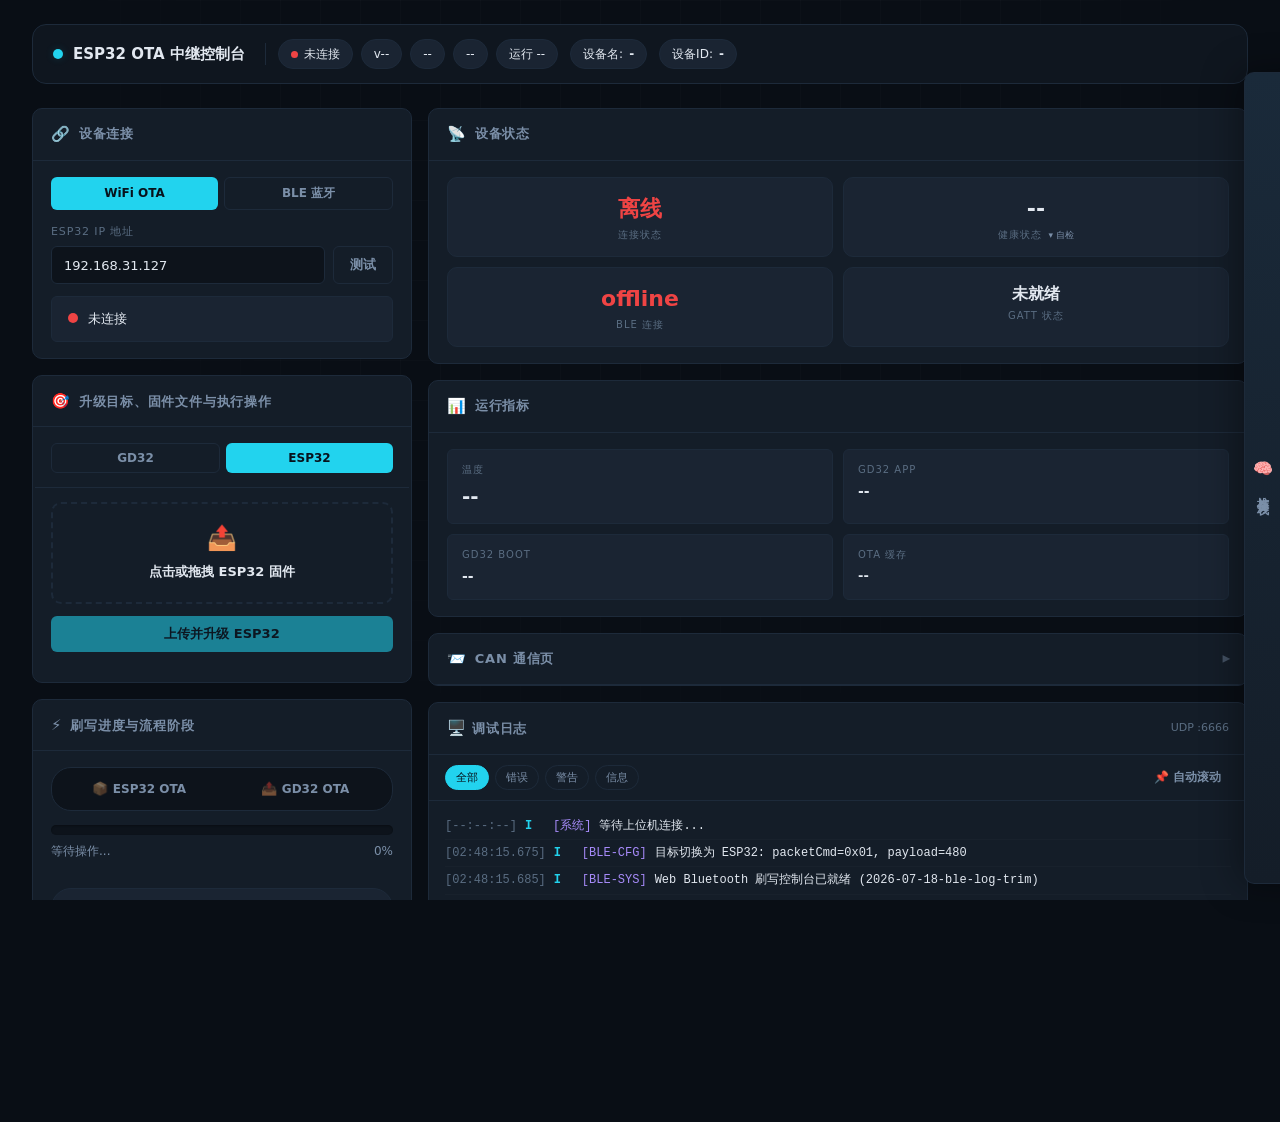
==== commit b807645a: "feat(ble): 完善BLE OTA架构并优化性能 - 实现BLE OTA数据路径分离：添加ble_ota_data.cpp处理重排序/工作线程/DATA_IN，   和ble_ota_host." ====
--- a/tools/index.html
+++ b/tools/index.html
@@ -12,7 +12,7 @@
 <link rel="stylesheet" href="css/base.css?v=20260718b">
 <link rel="stylesheet" href="css/layout.css?v=20260718b">
 <link rel="stylesheet" href="css/components.css?v=20260718b">
-<link rel="stylesheet" href="css/can.css?v=20260718b">
+<link rel="stylesheet" href="css/can.css?v=20260718f">
 <link rel="stylesheet" href="css/responsive.css?v=20260718b">
 </head>
 <body>
@@ -211,9 +211,9 @@
             <div class="stage-node" id="s1"><div class="stage-dot">1</div><div class="stage-label">认证握手</div><div class="stage-detail" id="sd1"></div></div>
             <div class="stage-node" id="s2"><div class="stage-dot">2</div><div class="stage-label">传输协商</div><div class="stage-detail" id="sd2"></div></div>
             <div class="stage-node" id="s3"><div class="stage-dot">3</div><div class="stage-label">数据转发</div><div class="stage-detail" id="sd3"></div></div>
-            <div class="stage-node" id="s4"><div class="stage-dot">4</div><div class="stage-label">传输完成</div><div class="stage-detail" id="sd4"></div></div>
-            <div class="stage-node" id="s5"><div class="stage-dot">5</div><div class="stage-label">OTA 刷写</div><div class="stage-detail" id="sd5"></div></div>
-            <div class="stage-node" id="s6"><div class="stage-dot">6</div><div class="stage-label">校验验证</div><div class="stage-detail" id="sd6"></div></div>
+            <div class="stage-node" id="s4"><div class="stage-dot">4</div><div class="stage-label">收尾验证</div><div class="stage-detail" id="sd4"></div></div>
+            <div class="stage-node" id="s5"><div class="stage-dot">5</div><div class="stage-label">APP 启动</div><div class="stage-detail" id="sd5"></div></div>
+            <div class="stage-node" id="s6"><div class="stage-dot">6</div><div class="stage-label">OTA完成</div><div class="stage-detail" id="sd6"></div></div>
           </div>
           <div class="stage-status-bar" id="stageStatusBar">
             <span class="ssb-dot" id="stageStatusDot"></span>
@@ -436,8 +436,8 @@
   <span id="toastMsg">操作成功</span>
 </div>
 
-<script type="module" src="js/app.js?v=20260718b"></script>
-<script type="module" src="js/ota/console-mode.js?v=20260718b"></script>
-<script type="module" src="js/ble_ota.js?v=20260718d"></script>
+<script type="module" src="js/app.js?v=20260719b"></script>
+<script type="module" src="js/ota/console-mode.js?v=20260719b"></script>
+<script type="module" src="js/ble_ota.js?v=20260719b"></script>
 </body>
 </html>
--- a/tools/css/can.css
+++ b/tools/css/can.css
@@ -142,10 +142,6 @@
   letter-spacing: .12em;
   text-transform: uppercase;
 }
-.spi-grid {
-  display: grid; grid-template-columns: 80px 1fr 80px 80px; gap: 10px;
-}
-
 /* === CAN WORKSPACE PAGE === */
 /* 右侧监控抽屉 translate 出屏时，防止 body 被撑出横向滚动条 */
 body.can-page {
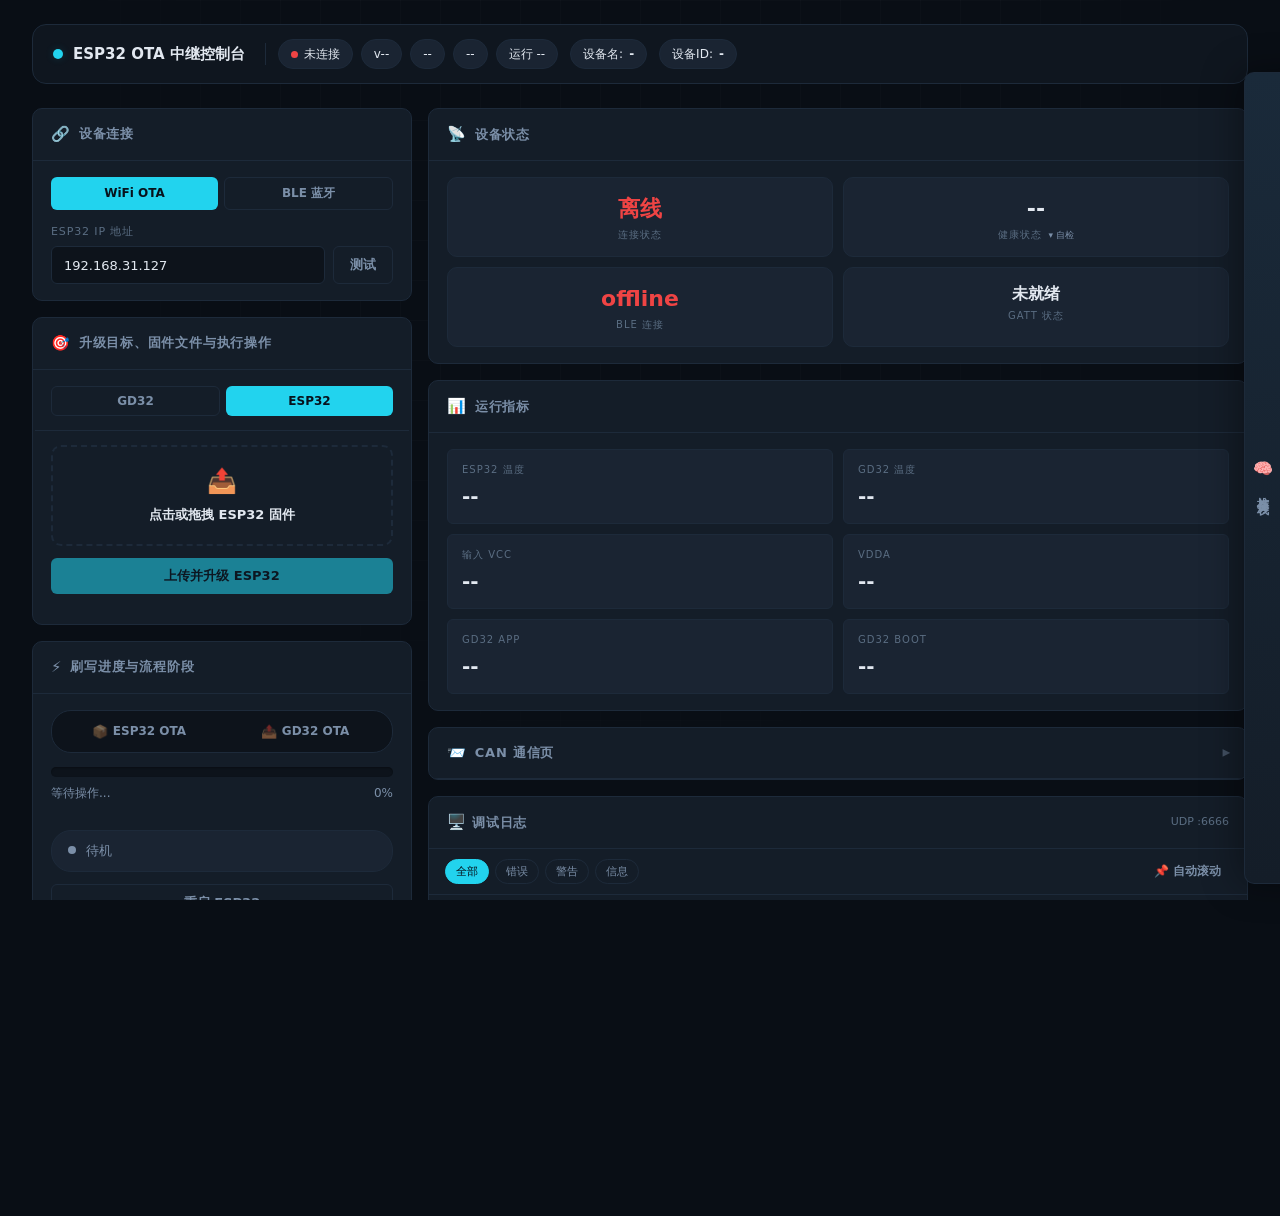
==== commit 00b716c8: "refactor(debug): 重构调试日志环形缓冲区管理 - 将日志环形缓冲区从静态数组改为动态堆分配 - 实现启动时大容量缓冲区和运行时小容量缓冲区的切换机制 - 添加日志环满时优先保留错误和警" ====
--- a/tools/index.html
+++ b/tools/index.html
@@ -11,8 +11,8 @@
 <title>ESP32 OTA 中继控制台</title>
 <link rel="stylesheet" href="css/base.css?v=20260718b">
 <link rel="stylesheet" href="css/layout.css?v=20260718b">
-<link rel="stylesheet" href="css/components.css?v=20260718b">
-<link rel="stylesheet" href="css/can.css?v=20260718f">
+<link rel="stylesheet" href="css/components.css?v=20260719x">
+<link rel="stylesheet" href="css/can.css?v=20260719s">
 <link rel="stylesheet" href="css/responsive.css?v=20260718b">
 </head>
 <body>
@@ -65,10 +65,7 @@
             </div>
           </div>
           </div>
-          <div class="conn-indicator err" id="connStatus" style="margin-top:12px;">
-            <span class="light"></span>
-            <span id="connStatusTxt">等待连接</span>
-          </div>
+          <!-- 连接文案只在顶栏 #pillConnTxt 显示，此处不再重复 -->
         </div>
       </div>
 
@@ -118,6 +115,10 @@
             <div class="file-info-grid">
               <div class="file-meta-item"><span>类型</span><b id="fileTypeGd32">-</b></div>
               <div class="file-meta-item"><span>大小</span><b id="fileSizeGd32">-</b></div>
+            </div>
+            <div class="file-meta-item" style="margin-top:6px;">
+              <span>SHA-256</span>
+              <b id="fileSha256Gd32" style="font-size:10px;word-break:break-all;font-family:monospace;">-</b>
             </div>
           </div>
           </div>
@@ -276,10 +277,12 @@
         <div class="card-head"><span class="ico">📊</span> 运行指标</div>
         <div class="card-body">
           <div class="metric-grid">
-            <div class="metric"><div class="k">温度</div><div class="v" id="mTemp">--</div></div>
-            <div class="metric"><div class="k">GD32 APP</div><div class="v" id="mGd32App" style="font-size:14px;">--</div></div>
-            <div class="metric"><div class="k">GD32 BOOT</div><div class="v" id="mGd32Boot" style="font-size:14px;">--</div></div>
-            <div class="metric"><div class="k">OTA 缓存</div><div class="v" id="mOtaCache" style="font-size:13px;">--</div></div>
+            <div class="metric"><div class="k">ESP32 温度</div><div class="v" id="mTemp">--</div></div>
+            <div class="metric"><div class="k">GD32 温度</div><div class="v" id="mGd32Temp" title="SPI 0xC4；片内温度">--</div></div>
+            <div class="metric"><div class="k">输入 VCC</div><div class="v" id="mVcc" title="PA6 分压反推：VCC—47k—ADC—4.7k—GND">--</div></div>
+            <div class="metric"><div class="k">VDDA</div><div class="v" id="mVdda" title="片内 VREFINT 反推的 MCU 模拟供电">--</div></div>
+            <div class="metric"><div class="k">GD32 APP</div><div class="v" id="mGd32App">--</div></div>
+            <div class="metric"><div class="k">GD32 BOOT</div><div class="v" id="mGd32Boot">--</div></div>
           </div>
         </div>
       </div>
@@ -293,7 +296,6 @@
           <div class="status-kv-grid">
             <div class="status-kv"><span class="k">OTA 状态</span><b id="sOtaState">--</b></div>
             <div class="status-kv"><span class="k">Relay 状态</span><b id="sRelayState">--</b></div>
-            <div class="status-kv"><span class="k">缓存进度</span><b id="sOtaStored">--</b></div>
             <div class="status-kv"><span class="k">刷新时间</span><b id="sStatusUpdated">--</b></div>
           </div>
         </div>
@@ -315,7 +317,7 @@
                 </div>
                 <span class="can-launch-badge">DBC / HEX</span>
               </div>
-              <p class="can-launch-desc">导入 DBC 后自动读取报文和信号，按物理值实时组帧，并复用现有 <code>/can/send</code> 接口直接发送。</p>
+              <p class="can-launch-desc">导入 DBC 后自动读取报文和信号，按物理值实时组帧，经 <code>/can/send_batch</code> 发送（单帧或多帧）。</p>
               <div class="can-launch-points">
                 <span class="can-launch-point">自动解析 DBC</span>
                 <span class="can-launch-point">信号实时组帧</span>
@@ -396,9 +398,35 @@
         <div class="status-empty">等待下一次状态刷新...</div>
       </div>
 
-      <div class="status-section-title">堆概况</div>
+      <div class="status-section-title">内存概况</div>
       <div class="heap-group">
-        <div class="heap-group-title">内部 DRAM <span style="font-weight:400;color:var(--text-dim);font-size:10px;">(数据堆)</span></div>
+        <div class="heap-group-title">芯片 SRAM 总览 <span style="font-weight:400;color:var(--text-dim);font-size:10px;">(ESP32-C3 · 静态段可拆分)</span></div>
+        <div class="heap-bar-row">
+          <span class="heap-bar-text" id="memSramUsage">--</span>
+          <span class="heap-bar-track mem-sram-track" id="memSramTrack" title="紫=IRAM · 橙=.data · 灰=.bss · 青=堆已用 · 暗=堆空闲">
+            <span class="mem-seg mem-seg-iram" id="memSegIram"></span>
+            <span class="mem-seg mem-seg-data" id="memSegData"></span>
+            <span class="mem-seg mem-seg-bss" id="memSegBss"></span>
+            <span class="mem-seg mem-seg-used" id="memSegUsed"></span>
+            <span class="mem-seg mem-seg-free" id="memSegFree"></span>
+          </span>
+          <span class="heap-bar-pct" id="memSramPct">--</span>
+        </div>
+        <div class="heap-legend">
+          <span class="heap-legend-item"><i class="mem-dot mem-dot-iram"></i>IRAM <b id="mIram">--</b></span>
+          <span class="heap-legend-item"><i class="mem-dot mem-dot-data"></i>.data <b id="mData">--</b></span>
+          <span class="heap-legend-item"><i class="mem-dot mem-dot-bss"></i>.bss <b id="mBss">--</b></span>
+          <span class="heap-legend-item"><i class="mem-dot mem-dot-used"></i>堆已用 <b id="mHeapUsed">--</b></span>
+          <span class="heap-legend-item"><i class="mem-dot mem-dot-free"></i>堆空闲 <b id="mHeapFree">--</b></span>
+        </div>
+        <div class="heap-detail-row">
+          <span>SOC 窗口: <b id="mSramSoc">--</b></span>
+          <span>尾部保留: <b id="mReservedTail">--</b></span>
+          <span>任务栈合计: <b id="mTaskStackTotal">--</b></span>
+        </div>
+      </div>
+      <div class="heap-group">
+        <div class="heap-group-title">内部 DRAM 堆 <span style="font-weight:400;color:var(--text-dim);font-size:10px;">(malloc 数据堆)</span></div>
         <div class="heap-bar-row">
           <span class="heap-bar-text" id="memInternalUsage">--</span>
           <span class="heap-bar-track"><span class="heap-bar-fill" id="memInternalFill"></span></span>
@@ -408,6 +436,11 @@
           <span>空闲: <b id="mInternalHeap">--</b></span>
           <span>最低空闲: <b id="mInternalMinHeap">--</b></span>
           <span>最大块: <b id="mInternalLargestBlock">--</b></span>
+        </div>
+        <div class="heap-detail-row">
+          <span>DMA 空闲: <b id="mDmaFree">--</b></span>
+          <span>RTC 堆空闲: <b id="mRtcFree">--</b></span>
+          <span>分配块数: <b id="mAllocBlocks">--</b></span>
         </div>
       </div>
 
@@ -436,8 +469,8 @@
   <span id="toastMsg">操作成功</span>
 </div>
 
-<script type="module" src="js/app.js?v=20260719b"></script>
-<script type="module" src="js/ota/console-mode.js?v=20260719b"></script>
-<script type="module" src="js/ble_ota.js?v=20260719b"></script>
+<script type="module" src="js/app.js?v=20260720ae"></script>
+<script type="module" src="js/ota/console-mode.js?v=20260720ae"></script>
+<script type="module" src="js/ble_ota.js?v=20260720ae"></script>
 </body>
 </html>
--- a/tools/css/components.css
+++ b/tools/css/components.css
@@ -388,6 +388,298 @@
   font-weight: 500;
   font-family: var(--font-mono);
   font-size: 11px;
+}
+
+/* ===== 芯片 SRAM 分段条（IRAM / .data / .bss / 堆已用 / 堆空闲）===== */
+.mem-sram-track {
+  display: flex;
+  overflow: hidden;
+  gap: 0;
+  background: rgba(255,255,255,0.04);
+}
+.mem-seg {
+  display: block;
+  height: 100%;
+  min-width: 0;
+  transition: width .4s ease;
+}
+.mem-seg-iram {
+  background: linear-gradient(90deg, #a78bfa, #7c3aed);
+}
+.mem-seg-data {
+  background: linear-gradient(90deg, #fb923c, #ea580c);
+}
+.mem-seg-bss {
+  background: linear-gradient(90deg, #94a3b8, #64748b);
+}
+.mem-seg-static {
+  background: linear-gradient(90deg, #64748b, #475569);
+}
+.mem-seg-used {
+  background: linear-gradient(90deg, var(--accent), #5eead4);
+}
+.mem-seg-free {
+  background: rgba(255,255,255,0.08);
+}
+.heap-legend {
+  display: flex;
+  flex-wrap: wrap;
+  gap: 8px 14px;
+  margin-top: 8px;
+  font-size: 11px;
+  color: var(--text-dim);
+}
+.heap-legend-item {
+  display: inline-flex;
+  align-items: center;
+  gap: 5px;
+}
+.heap-legend-item b {
+  color: var(--text);
+  font-weight: 500;
+  font-family: var(--font-mono);
+  font-size: 11px;
+}
+.mem-dot {
+  display: inline-block;
+  width: 8px;
+  height: 8px;
+  border-radius: 2px;
+  flex: 0 0 auto;
+}
+.mem-dot-iram { background: #8b5cf6; }
+.mem-dot-data { background: #f97316; }
+.mem-dot-bss { background: #64748b; }
+.mem-dot-static { background: #64748b; }
+.mem-dot-used { background: var(--accent, #2dd4bf); }
+.mem-dot-free { background: rgba(255,255,255,0.18); border: 1px solid rgba(255,255,255,0.2); box-sizing: border-box; }
+.mem-static-list {
+  margin-top: 8px;
+  display: flex;
+  flex-direction: column;
+  gap: 4px;
+  font-size: 11px;
+  color: var(--text-dim);
+}
+.mem-static-row {
+  display: grid;
+  grid-template-columns: 1fr auto auto;
+  gap: 8px;
+  align-items: center;
+  padding: 3px 0;
+  border-bottom: 1px solid rgba(255,255,255,0.03);
+}
+.mem-static-row:last-child { border-bottom: 0; }
+.mem-static-name {
+  color: var(--text-label, var(--text-dim));
+  min-width: 0;
+  overflow: hidden;
+  text-overflow: ellipsis;
+  white-space: nowrap;
+}
+.mem-static-size {
+  font-family: var(--font-mono);
+  color: var(--text);
+  font-variant-numeric: tabular-nums;
+}
+.mem-static-pct {
+  font-family: var(--font-mono);
+  min-width: 42px;
+  text-align: right;
+  color: var(--text-dim);
+}
+.heap-hint {
+  margin-top: 8px;
+  padding-top: 6px;
+  border-top: 1px solid rgba(255,255,255,0.04);
+  font-size: 10px;
+  line-height: 1.45;
+  color: var(--text-dim);
+  opacity: 0.9;
+}
+
+/* ============================================================
+   堆低水位 hover tooltip（鼠标移到 #mInternalMinHeap 上浮现）
+   ============================================================ */
+.heap-low-tooltip {
+  position: fixed;
+  z-index: 9999;
+  min-width: 480px;
+  max-width: 640px;
+  padding: 10px 12px 8px 12px;
+  background: var(--bg-elev, #1f2430);
+  border: 1px solid rgba(255,255,255,0.12);
+  border-radius: 6px;
+  box-shadow: 0 4px 16px rgba(0,0,0,0.45);
+  font-size: 11px;
+  color: var(--text, #d4d4d4);
+  pointer-events: auto;
+  /* 初态不可见，由 JS 计算 left/top 后再切回 visible，避免闪到 (0,0) */
+  visibility: hidden;
+}
+.heap-low-title {
+  font-weight: 600;
+  margin-bottom: 6px;
+  color: var(--text, #d4d4d4);
+  display: flex;
+  align-items: center;
+}
+.heap-low-sub {
+  font-weight: 400;
+  color: var(--text-dim, #888);
+  margin-left: 6px;
+}
+.heap-low-clear {
+  margin-left: auto;
+  margin-right: 6px;
+  height: 22px;
+  padding: 0 8px;
+  border: 1px solid rgba(255,107,107,0.45);
+  border-radius: 4px;
+  background: rgba(255,107,107,0.12);
+  color: #ff8a80;
+  font-size: 11px;
+  line-height: 20px;
+  cursor: pointer;
+  transition: background 0.12s, color 0.12s, border-color 0.12s;
+}
+.heap-low-clear:hover:not(:disabled) {
+  background: rgba(255,107,107,0.22);
+  border-color: rgba(255,107,107,0.7);
+  color: #ffcdd2;
+}
+.heap-low-clear:disabled {
+  opacity: 0.55;
+  cursor: wait;
+}
+.heap-low-close {
+  width: 22px;
+  height: 22px;
+  padding: 0;
+  border: none;
+  border-radius: 4px;
+  background: transparent;
+  color: var(--text-dim, #888);
+  font-size: 18px;
+  line-height: 1;
+  cursor: pointer;
+  transition: background 0.12s, color 0.12s;
+}
+.heap-low-close:hover {
+  background: rgba(255,255,255,0.08);
+  color: var(--text, #d4d4d4);
+}
+.heap-low-table-wrap {
+  max-height: 360px;  /* 留高一些容纳历史段 */
+  overflow-y: auto;
+}
+.heap-low-table {
+  width: 100%;
+  border-collapse: collapse;
+  font-family: var(--font-mono, monospace);
+  font-size: 10.5px;
+}
+/* 两段分隔：设备当前段 vs 前端累积历史段 */
+.heap-low-section { margin-bottom: 6px; }
+.heap-low-section + .heap-low-section { margin-top: 8px; padding-top: 6px; border-top: 1px dashed rgba(255,255,255,0.15); }
+.heap-low-section-title {
+  font-size: 11px;
+  font-weight: 600;
+  color: var(--text-dim, #aaa);
+  padding: 4px 6px 2px;
+  background: rgba(255,255,255,0.03);
+  border-radius: 3px 3px 0 0;
+}
+.heap-low-section-hist .heap-low-section-title { color: #ffb74d; }
+.heap-low-section-hist .heap-low-table { opacity: 0.92; }
+.heap-low-table th,
+.heap-low-table td {
+  padding: 3px 6px;
+  text-align: right;
+  white-space: nowrap;
+  border-bottom: 1px solid rgba(255,255,255,0.04);
+}
+.heap-low-table th {
+  color: var(--text-dim, #888);
+  font-weight: 500;
+  position: sticky;
+  top: 0;
+  background: var(--bg-elev, #1f2430);
+  text-align: right;
+}
+.heap-low-table td:nth-child(5),  /* OTA 状态 */
+.heap-low-table td:nth-child(6),  /* 连接 */
+.heap-low-table td:nth-child(7),  /* OTA 进度 */
+.heap-low-table td:nth-child(9) { /* 嫌疑资源 */
+  text-align: left;
+}
+.heap-low-table td:first-child { color: var(--text-dim, #888); }
+.heap-low-table tbody tr:hover { background: rgba(255,255,255,0.03); }
+/* 诊断列：OTA 资源有占用时标红（已锁定嫌疑）；推断结论标黄（排除法推断） */
+.heap-low-table td.has-suspect { color: #ff6b6b; font-weight: 500; }
+.heap-low-table td.idle-suspect { color: #ffb74d; }
+.heap-low-detail-meta {
+  display: flex;
+  gap: 18px;
+  font-size: 10px;
+  color: var(--text-dim, #888);
+  margin-bottom: 6px;
+}
+.heap-low-detail-meta b { color: var(--text, #d4d4d4); font-family: var(--font-mono, monospace); }
+/* heap hook 捕获区：突出显示"瞬时低谷触发者" */
+.heap-low-hook-meta {
+  margin: 8px 0 6px 0;
+  padding: 6px 8px;
+  background: rgba(255,107,107,0.08);
+  border-left: 2px solid #ff6b6b;
+  display: flex;
+  flex-wrap: wrap;
+  gap: 12px;
+  font-size: 10px;
+  color: var(--text-dim, #888);
+}
+.heap-low-hook-title {
+  width: 100%;
+  color: #ff6b6b;
+  font-weight: 600;
+  margin-bottom: 2px;
+}
+.heap-low-hook-meta b { color: var(--text, #d4d4d4); font-family: var(--font-mono, monospace); }
+.heap-low-caller { color: #ff6b6b; }
+.heap-low-caller-hint { color: var(--text-dim, #888); font-size: 9px; }
+.heap-low-main-row { cursor: pointer; }
+.heap-low-expand-hint {
+  font-size: 9px;
+  color: var(--text-dim, #888);
+  margin-left: 4px;
+}
+/* 展开的任务栈子表 */
+.heap-low-stack-detail > td { padding: 6px 8px 8px 8px; background: rgba(0,0,0,0.15); }
+.heap-low-stack-table {
+  width: 100%;
+  border-collapse: collapse;
+  font-family: var(--font-mono, monospace);
+  font-size: 10px;
+}
+.heap-low-stack-table th,
+.heap-low-stack-table td {
+  padding: 2px 6px;
+  text-align: left;
+  border-bottom: 1px solid rgba(255,255,255,0.03);
+}
+.heap-low-stack-table th { color: var(--text-dim, #888); font-weight: 500; }
+.heap-low-stack-table td:last-child { text-align: right; }
+.heap-low-stack-table tr.crit td { color: #ff6b6b; }
+.heap-low-stack-table tr.warn td { color: #ffb74d; }
+.heap-low-empty {
+  padding: 14px 6px;
+  color: var(--text-dim, #888);
+  text-align: center;
+}
+.heap-low-tip {
+  margin-top: 6px;
+  font-size: 10px;
+  color: var(--text-dim, #888);
 }
 
 /* 抽屉内数值/任务名/JSON 强制等宽，避免被其它样式冲掉 */
--- a/tools/css/can.css
+++ b/tools/css/can.css
@@ -1038,6 +1038,13 @@
   margin: 0;
   background: transparent;
   border: none;
+}
+.feedback-channel.ch-disabled {
+  opacity: 0.45;
+  filter: grayscale(0.35);
+}
+.feedback-channel.ch-disabled .feedback-ch-head {
+  cursor: default;
 }
 .feedback-channel {
   background: rgba(255,255,255,.03); border: 1px solid rgba(255,255,255,.07);
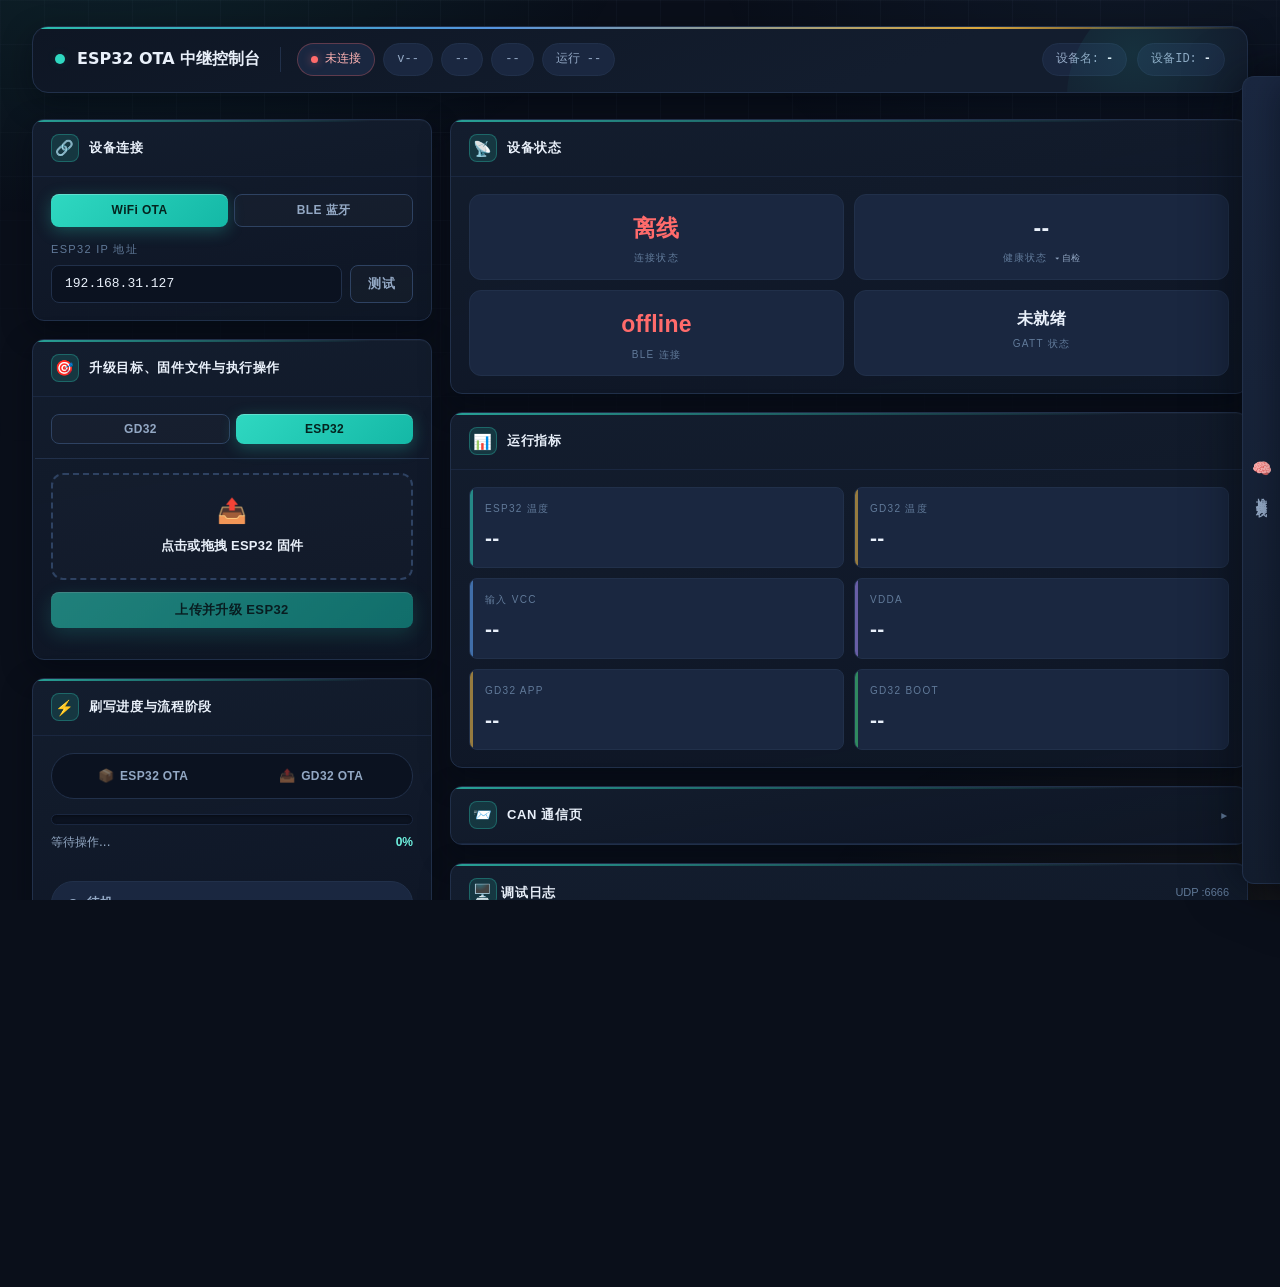
==== commit 770ae141: "feat(spi_link): 添加SPI Link v2 PC自测框架并优化协议稳定性 添加SPI Link v2的PC端自测功能，包含交叉校验基准测试，覆盖HELLO/OTA/CAN/PING等 " ====
--- a/tools/index.html
+++ b/tools/index.html
@@ -9,11 +9,11 @@
 <meta charset="UTF-8">
 <meta name="viewport" content="width=device-width, initial-scale=1.0">
 <title>ESP32 OTA 中继控制台</title>
-<link rel="stylesheet" href="css/base.css?v=20260718b">
-<link rel="stylesheet" href="css/layout.css?v=20260718b">
-<link rel="stylesheet" href="css/components.css?v=20260719x">
-<link rel="stylesheet" href="css/can.css?v=20260719s">
-<link rel="stylesheet" href="css/responsive.css?v=20260718b">
+<link rel="stylesheet" href="css/base.css?v=7d5f4eef">
+<link rel="stylesheet" href="css/layout.css?v=a3e0b7e2">
+<link rel="stylesheet" href="css/components.css?v=475fa1ac">
+<link rel="stylesheet" href="css/can.css?v=8a9342b7">
+<link rel="stylesheet" href="css/responsive.css?v=61b66182">
 </head>
 <body>
 <div class="container">
@@ -469,8 +469,8 @@
   <span id="toastMsg">操作成功</span>
 </div>
 
-<script type="module" src="js/app.js?v=20260720ae"></script>
-<script type="module" src="js/ota/console-mode.js?v=20260720ae"></script>
-<script type="module" src="js/ble_ota.js?v=20260720ae"></script>
+<script type="module" src="js/app.js?v=953c41e9"></script>
+<script type="module" src="js/ota/console-mode.js?v=06b7189e"></script>
+<script type="module" src="js/ble_ota.js?v=01d3cb4e"></script>
 </body>
 </html>
--- a/tools/css/base.css
+++ b/tools/css/base.css
@@ -1,28 +1,74 @@
-/* === base.css — 基础变量与容器 === */
-/* ===== ESP32 OTA 控制台 — 工业调试台风格 ===== */
+/* ============================================================
+   base.css — DCU Mission Control · 设计令牌与全局基底
+   风格：深色测控台（deep blue-slate），多色子系统语义配色
+   子系统色：ESP32=青绿 · GD32=琥珀 · BLE=蓝 · CAN=绿 · 内存/调试=紫
+   ============================================================ */
 
 :root {
-  --bg-root: #090e15;
-  --bg-panel: #0f161f;
-  --bg-card: #141d28;
-  --bg-elevated: #1a2432;
-  --bg-input: #0d131b;
-  --border: #1d2a3a;
-  --border-focus: #22d3ee;
-  --text: #e2e8f0;
-  --text-dim: #7b8fa8;
-  --text-label: #5a6d82;
-  --accent: #22d3ee;
-  --accent-dim: rgba(34,211,238,.15);
-  --green: #22c55e;
-  --amber: #f59e0b;
-  --red: #ef4444;
-  --radius-sm: 6px;
-  --radius: 10px;
-  --radius-lg: 14px;
+  /* ---- 底色层次：深蓝灰，层层抬升，拒绝纯黑 ---- */
+  --bg-root:     #0a0f1a;
+  --bg-panel:    #0e1624;
+  --bg-card:     #131d2e;
+  --bg-elevated: #1a2740;
+  --bg-input:    #0b1220;
+  --bg-hover:    #20304c;
+
+  /* ---- 边框 ---- */
+  --border:        #21304a;
+  --border-strong: #2e4262;
+  --border-subtle: #1a2740;
+
+  /* ---- 文字 ---- */
+  --text:       #e9f0fa;
+  --text-dim:   #93a8c4;
+  --text-label: #617a99;
+
+  /* ---- 子系统语义色 ---- */
+  --esp32:     #2fd8c1;  /* 青绿：ESP32 / 主操作 / WiFi OTA */
+  --esp32-hi:  #6ff2e0;
+  --esp32-dim: rgba(47,216,193,.14);
+  --gd32:      #fcbf3f;  /* 琥珀：GD32 / 中继 OTA */
+  --gd32-hi:   #ffd97a;
+  --gd32-dim:  rgba(252,191,63,.14);
+  --ble:       #5fa8ff;  /* 蓝：BLE 蓝牙通道 */
+  --ble-hi:    #93c6ff;
+  --ble-dim:   rgba(95,168,255,.14);
+  --can:       #43d97b;  /* 绿：CAN 总线 / 健康 */
+  --can-hi:    #7deda6;
+  --can-dim:   rgba(67,217,123,.14);
+  --mem:       #a88bfa;  /* 紫：内存 / 调试 / 日志 */
+  --mem-hi:    #c7b3ff;
+  --mem-dim:   rgba(168,139,250,.14);
+
+  /* ---- 状态语义色 ---- */
+  --green: #3ddc8e;
+  --amber: #fcbf3f;
+  --red:   #ff6b6b;
+  --red-dim: rgba(255,107,107,.14);
+
+  /* ---- 兼容旧令牌（大量旧样式引用，勿删）---- */
+  --accent:     var(--esp32);
+  --accent-dim: var(--esp32-dim);
+  --border-focus: var(--esp32);
+
+  /* ---- 圆角 ---- */
+  --radius-sm: 8px;
+  --radius:    12px;
+  --radius-lg: 16px;
+
+  /* ---- 字体 ----
+     display：Chakra Petch（棱角科技感，用于标题/大数字/按钮；
+              无中文字形，中文自动回退苹方/雅黑）
+     mono：JetBrains Mono（SHA / HEX / 日志 / 数值）
+     body：系统中文字体优先，保证正文可读性 */
+  --font-display: "Chakra Petch","PingFang SC","Microsoft YaHei","Segoe UI",sans-serif;
   --font: "PingFang SC","Microsoft YaHei","Segoe UI",system-ui,sans-serif;
-  --font-mono: "SF Mono","Fira Code","Cascadia Code","Consolas",monospace;
-  --gap: 16px;
+  --font-mono: "JetBrains Mono","SF Mono","Cascadia Code","Consolas",monospace;
+
+  /* ---- 间距 / 阴影 ---- */
+  --gap: 18px;
+  --shadow-card: 0 10px 30px rgba(3,7,16,.45), 0 1px 0 rgba(255,255,255,.03) inset;
+  --shadow-pop:  0 18px 48px rgba(3,7,16,.6);
 }
 
 * { box-sizing: border-box; margin: 0; padding: 0; }
@@ -33,23 +79,55 @@
   color: var(--text);
   font-family: var(--font);
   font-size: 14px;
-  line-height: 1.5;
+  line-height: 1.55;
   -webkit-font-smoothing: antialiased;
   overflow-x: hidden;
 }
 
-/* subtle noise-grid background */
+/* ---- 环境光背景：细网格 + 双色氛围辉光 + 顶部扫光 ----
+   网格提供"工程图纸"质感；左上青绿、右下琥珀的两团极淡辉光
+   暗示 ESP32 / GD32 双核子系统，随视口固定，营造纵深。 */
 body::before {
   content: "";
   position: fixed; inset: 0; z-index: 0; pointer-events: none;
   background-image:
-    linear-gradient(rgba(255,255,255,.015) 1px, transparent 1px),
-    linear-gradient(90deg, rgba(255,255,255,.015) 1px, transparent 1px);
-  background-size: 40px 40px;
-  mask-image: radial-gradient(ellipse at 50% 0%, black 40%, transparent 70%);
+    linear-gradient(rgba(148,180,226,.035) 1px, transparent 1px),
+    linear-gradient(90deg, rgba(148,180,226,.035) 1px, transparent 1px);
+  background-size: 44px 44px;
+  mask-image: radial-gradient(ellipse 120% 90% at 50% -8%, black 30%, transparent 78%);
+}
+body::after {
+  content: "";
+  position: fixed; inset: 0; z-index: 0; pointer-events: none;
+  background:
+    radial-gradient(900px 520px at 8% -10%, rgba(47,216,193,.10), transparent 60%),
+    radial-gradient(820px 560px at 100% 112%, rgba(252,191,63,.07), transparent 62%),
+    radial-gradient(700px 480px at 88% -6%, rgba(95,168,255,.06), transparent 60%);
 }
 
 .container {
   position: relative; z-index: 1;
-  max-width: 1480px; margin: 0 auto; padding: 24px 32px 40px;
+  max-width: 1480px; margin: 0 auto; padding: 26px 32px 44px;
 }
+
+/* ---- 全局滚动条 ---- */
+::-webkit-scrollbar { width: 9px; height: 9px; }
+::-webkit-scrollbar-track { background: transparent; }
+::-webkit-scrollbar-thumb {
+  background: var(--border-strong); border-radius: 99px;
+  border: 2px solid var(--bg-root);
+}
+::-webkit-scrollbar-thumb:hover { background: #3a5378; }
+
+/* ---- 选区 ---- */
+::selection { background: rgba(47,216,193,.28); color: #eafffb; }
+
+/* ---- 通用等宽数字（让指标/百分比对齐、不跳动）---- */
+.tabular { font-variant-numeric: tabular-nums; }
+
+/* ---- focus 可见性（键盘可达性）---- */
+:focus-visible {
+  outline: 2px solid var(--esp32);
+  outline-offset: 2px;
+  border-radius: 4px;
+}
--- a/tools/css/layout.css
+++ b/tools/css/layout.css
@@ -1,241 +1,342 @@
-/* === layout.css — 头部/主布局/卡片/表单/按钮/连接状态 === */
-/* === HEADER — compact status bar === */
+/* ============================================================
+   layout.css — 命令栏头部 / 主布局 / 卡片 / 表单 / 按钮 / 侧滑抽屉
+   ============================================================ */
+
+/* ================= HEADER — 命令栏 ================= */
 .header-bar {
-  display: flex; align-items: center; gap: 12px;
-  padding: 14px 20px; margin-bottom: 24px;
-  background: var(--bg-panel);
+  position: relative;
+  display: flex; align-items: center; gap: 16px;
+  padding: 16px 22px; margin-bottom: 26px;
+  background: linear-gradient(160deg, var(--bg-panel) 0%, var(--bg-card) 70%);
   border: 1px solid var(--border);
   border-radius: var(--radius-lg);
+  box-shadow: var(--shadow-card);
   flex-wrap: wrap;
-}
+  overflow: hidden;
+}
+/* 顶部三色霓虹描边：ESP32 青绿 → BLE 蓝 → GD32 琥珀，一条细线点出子系统谱系 */
+.header-bar::before {
+  content: "";
+  position: absolute; top: 0; left: 0; right: 0; height: 2px;
+  background: linear-gradient(90deg,
+    var(--esp32) 0%, var(--ble) 38%, var(--gd32) 78%, transparent 100%);
+  opacity: .85;
+}
+/* 右上角极淡的芯片电路装饰 */
+.header-bar::after {
+  content: "";
+  position: absolute; right: -40px; top: -40px;
+  width: 220px; height: 220px; pointer-events: none;
+  background:
+    radial-gradient(circle at 30% 30%, rgba(47,216,193,.10), transparent 55%);
+  border-radius: 50%;
+}
+
 .header-brand {
-  display: flex; align-items: center; gap: 10px;
+  display: flex; align-items: center; gap: 12px;
   padding-right: 20px; border-right: 1px solid var(--border);
   white-space: nowrap;
 }
+.brand-logo {
+  width: 40px; height: 40px; flex-shrink: 0;
+  display: inline-flex; align-items: center; justify-content: center;
+  border-radius: 11px;
+  background: linear-gradient(145deg, rgba(47,216,193,.16), rgba(95,168,255,.10));
+  border: 1px solid rgba(47,216,193,.3);
+  box-shadow: 0 0 18px rgba(47,216,193,.18), inset 0 0 12px rgba(47,216,193,.08);
+  color: var(--esp32);
+}
+.brand-logo svg { width: 24px; height: 24px; display: block; }
+.brand-text { display: flex; flex-direction: column; line-height: 1.15; }
+.brand-text strong {
+  font-family: var(--font-display);
+  font-size: 17px; font-weight: 700; letter-spacing: .02em;
+  background: linear-gradient(92deg, var(--text) 30%, var(--esp32-hi) 100%);
+  -webkit-background-clip: text; background-clip: text;
+  -webkit-text-fill-color: transparent;
+}
+.brand-sub {
+  font-family: var(--font-mono);
+  font-size: 10px; letter-spacing: .22em; text-transform: uppercase;
+  color: var(--text-label); margin-top: 2px;
+}
+/* 兼容旧结构：独立 dot-mark（无 brand-logo 时）仍显示为一颗呼吸 LED */
 .header-brand .dot-mark {
-  width: 10px; height: 10px; border-radius: 50%; background: var(--accent);
-  box-shadow: 0 0 8px var(--accent-dim);
+  width: 10px; height: 10px; border-radius: 50%;
+  background: var(--esp32);
+  box-shadow: 0 0 10px var(--esp32-dim);
   flex-shrink: 0;
 }
-.header-brand strong { font-size: 15px; font-weight: 700; }
+.header-brand strong { font-size: 16px; font-weight: 700; }
+
 .header-status {
   display: flex; align-items: center; gap: 8px;
   flex-wrap: wrap;
 }
+.header-sub {
+  display: flex; gap: 10px; margin-left: auto;
+  flex-wrap: wrap;
+}
+
+/* ---- 状态胶囊 ---- */
 .pill {
-  display: inline-flex; align-items: center; gap: 6px;
-  padding: 5px 12px; border-radius: 20px; font-size: 12px; font-weight: 500;
+  display: inline-flex; align-items: center; gap: 7px;
+  padding: 6px 13px; border-radius: 999px;
+  font-size: 12px; font-weight: 500;
+  font-family: var(--font-mono);
   background: var(--bg-elevated); border: 1px solid var(--border);
+  color: var(--text-dim);
   white-space: nowrap;
+  transition: border-color .2s, background .2s, transform .2s;
 }
 .pill .indicator {
   width: 7px; height: 7px; border-radius: 50%; flex-shrink: 0;
-}
-.pill.online .indicator { background: var(--green); }
-.pill.offline .indicator { background: var(--red); }
-.pill.processing .indicator { background: var(--amber); animation: blink 1s infinite; }
+  background: var(--text-label);
+}
+.pill.online  .indicator { background: var(--green); box-shadow: 0 0 8px rgba(61,220,142,.6); }
+.pill.offline .indicator { background: var(--red);   box-shadow: 0 0 8px rgba(255,107,107,.5); }
+.pill.processing .indicator,
+.pill.live .indicator { background: var(--amber); animation: blink 1s infinite; }
 .pill.idle .indicator { background: var(--text-dim); }
-@keyframes blink { 50% { opacity: .35; } }
-
-/* === MAIN LAYOUT === */
+.pill.online  { color: var(--can-hi);  border-color: rgba(61,220,142,.35); }
+.pill.offline { color: #ffb3b3;        border-color: rgba(255,107,107,.3); }
+.pill.processing,
+.pill.live    { color: var(--gd32-hi); border-color: rgba(252,191,63,.35); }
+@keyframes blink { 50% { opacity: .3; } }
+
+.pill-val {
+  font-weight: 700; color: var(--text);
+  font-family: var(--font-mono);
+}
+
+/* ================= 主布局 ================= */
 .main-layout {
   display: grid;
-  grid-template-columns: 380px 1fr;
+  grid-template-columns: 400px 1fr;
   gap: var(--gap);
   align-items: start;
 }
 
-/* === 右侧滑出抽屉：堆与任务栈 ===
- * 总宽 = peek 把手 + 面板；默认 translateX(面板宽) 只露把手，hover 整板探出 */
-.sys-drawer {
-  --sys-drawer-panel-w: min(380px, calc(100vw - 48px));
-  --sys-drawer-peek: 36px;
-  position: fixed;
-  top: 72px;
-  right: 0;
-  z-index: 80;
-  width: calc(var(--sys-drawer-panel-w) + var(--sys-drawer-peek));
-  height: calc(100vh - 88px);
-  max-height: calc(100vh - 88px);
-  display: flex;
-  flex-direction: row;
-  align-items: stretch;
-  transform: translateX(var(--sys-drawer-panel-w));
-  transition: transform .28s cubic-bezier(.22, 1, .36, 1);
-  filter: drop-shadow(-6px 0 18px rgba(0, 0, 0, .35));
-}
-.sys-drawer:hover,
-.sys-drawer:focus-within {
-  transform: translateX(0);
-}
-/* 平时露出的竖条把手 */
-.sys-drawer-rail {
-  flex: 0 0 var(--sys-drawer-peek);
-  width: var(--sys-drawer-peek);
-  display: flex;
-  flex-direction: column;
-  align-items: center;
-  justify-content: center;
-  gap: 10px;
-  padding: 14px 4px;
-  background: linear-gradient(180deg, #1a2a3a 0%, var(--bg-card) 100%);
-  border: 1px solid var(--border);
-  border-right: none;
-  border-radius: var(--radius) 0 0 var(--radius);
-  cursor: default;
-}
-.sys-drawer-rail-ico {
-  font-size: 16px;
-  line-height: 1;
-}
-.sys-drawer-rail-text {
-  writing-mode: vertical-rl;
-  text-orientation: mixed;
-  font-size: 12px;
-  font-weight: 600;
-  letter-spacing: .12em;
-  color: var(--text-dim);
-  text-transform: none;
-}
-.sys-drawer:hover .sys-drawer-rail-text,
-.sys-drawer:focus-within .sys-drawer-rail-text {
-  color: var(--accent);
-}
-.sys-drawer-panel {
-  flex: 1 1 var(--sys-drawer-panel-w);
-  width: var(--sys-drawer-panel-w);
-  min-width: 0;
-  height: 100%;
-  margin: 0 !important;
-  display: flex;
-  flex-direction: column;
-  border-radius: 0;
-  overflow: hidden;
-  background: var(--bg-card);
-  border: 1px solid var(--border);
-  border-left: none;
-  border-right: none;
-}
-.sys-drawer-head {
-  cursor: default;
-  flex-shrink: 0;
-}
-.sys-drawer-head .card-head-btn {
-  margin-left: auto;
-}
-.sys-drawer-body {
-  flex: 1;
-  min-height: 0;
-  overflow-y: auto;
-  overscroll-behavior: contain;
-}
-
-/* === CARDS === */
+/* ================= 卡片 ================= */
 .card {
-  background: var(--bg-card);
+  position: relative;
+  background: linear-gradient(170deg, var(--bg-card) 0%, rgba(15,23,38,.92) 100%);
   border: 1px solid var(--border);
   border-radius: var(--radius);
   overflow: hidden;
+  box-shadow: var(--shadow-card);
 }
 .card + .card { margin-top: var(--gap); }
+
+/* 子系统色带：卡片顶部 2px 渐变，由修饰类决定颜色 */
+.card::before {
+  content: "";
+  position: absolute; top: 0; left: 0; right: 0; height: 2px;
+  background: linear-gradient(90deg, var(--card-accent, var(--esp32)), transparent 85%);
+  opacity: .7; pointer-events: none;
+}
+.card--esp32  { --card-accent: var(--esp32); --card-accent-dim: var(--esp32-dim); }
+.card--gd32   { --card-accent: var(--gd32);  --card-accent-dim: var(--gd32-dim); }
+.card--ble    { --card-accent: var(--ble);   --card-accent-dim: var(--ble-dim); }
+.card--can    { --card-accent: var(--can);   --card-accent-dim: var(--can-dim); }
+.card--mem    { --card-accent: var(--mem);   --card-accent-dim: var(--mem-dim); }
+.card--status { --card-accent: var(--green); --card-accent-dim: var(--can-dim); }
+
 .card-head {
-  display: flex; align-items: center; gap: 8px;
+  display: flex; align-items: center; gap: 10px;
   padding: 14px 18px;
-  border-bottom: 1px solid var(--border);
+  border-bottom: 1px solid var(--border-subtle);
+  font-family: var(--font-display);
   font-size: 13px; font-weight: 600;
-  color: var(--text-dim);
-  text-transform: uppercase; letter-spacing: .06em;
-}
-.card-head .ico { font-size: 15px; }
-.card-head-btn {
-  margin-left: auto;
-  padding: 4px 10px;
-  position: relative;
-  z-index: 2;
-}
-.card-body { padding: 16px 18px; }
+  color: var(--text);
+  letter-spacing: .05em;
+  cursor: pointer;
+  user-select: none;
+}
+/* 图标芯片：圆角方块底色取自卡片子系统色 */
+.card-head .ico {
+  width: 28px; height: 28px; flex-shrink: 0;
+  display: inline-flex; align-items: center; justify-content: center;
+  font-size: 15px;
+  border-radius: 8px;
+  background: var(--card-accent-dim, var(--esp32-dim));
+  border: 1px solid color-mix(in srgb, var(--card-accent, var(--esp32)) 30%, transparent);
+}
+.card-head-btn { margin-left: auto; padding: 4px 10px; position: relative; z-index: 2; }
+.card-body { padding: 17px 18px; }
 .card.collapsed .card-body { display: none; }
-.card-head { cursor: pointer; }
 .card-head .collapse-arrow {
-  margin-left: auto; font-size: 10px; opacity: .45;
+  margin-left: auto; font-size: 10px; color: var(--text-label);
   transition: transform .2s;
 }
 .card.collapsed .collapse-arrow { transform: rotate(-90deg); }
 
-/* === FORM ELEMENTS === */
+/* ================= 表单 ================= */
 .form-row { margin-bottom: 14px; }
 .form-row:last-child { margin-bottom: 0; }
 .form-label {
-  display: block; font-size: 11px; color: var(--text-label);
-  text-transform: uppercase; letter-spacing: .08em; margin-bottom: 6px;
+  display: block;
+  font-family: var(--font-display);
+  font-size: 11px; color: var(--text-label);
+  text-transform: uppercase; letter-spacing: .12em;
+  margin-bottom: 7px;
 }
 .input, select, textarea {
-  width: 100%; padding: 10px 12px; font-size: 13px; font-family: inherit;
+  width: 100%; padding: 10px 13px;
+  font-size: 13px; font-family: var(--font-mono);
   background: var(--bg-input); color: var(--text);
   border: 1px solid var(--border); border-radius: var(--radius-sm);
-  outline: none; transition: border-color .15s;
-}
+  outline: none;
+  transition: border-color .18s, box-shadow .18s, background .18s;
+}
+.input::placeholder { color: var(--text-label); }
 .input:focus, select:focus, textarea:focus {
-  border-color: var(--border-focus);
-  box-shadow: 0 0 0 3px var(--accent-dim);
+  border-color: var(--esp32);
+  background: color-mix(in srgb, var(--esp32) 5%, var(--bg-input));
+  box-shadow: 0 0 0 3px var(--esp32-dim);
 }
 select { cursor: pointer; }
 select option { background: var(--bg-panel); color: var(--text); }
 .input-group { display: flex; gap: 8px; }
 .input-group .input { flex: 1; }
 
-/* === BUTTONS === */
+/* ================= 按钮 ================= */
 .btn {
-  display: inline-flex; align-items: center; justify-content: center; gap: 6px;
-  padding: 9px 16px; border: none; border-radius: var(--radius-sm);
-  font-size: 13px; font-weight: 600; cursor: pointer;
-  transition: opacity .15s, transform .15s;
-  font-family: inherit; white-space: nowrap;
+  display: inline-flex; align-items: center; justify-content: center; gap: 7px;
+  padding: 9px 17px; border: none; border-radius: var(--radius-sm);
+  font-family: var(--font-display);
+  font-size: 13px; font-weight: 600; letter-spacing: .03em;
+  cursor: pointer; white-space: nowrap;
+  transition: transform .16s, box-shadow .2s, background .2s, border-color .2s, color .2s, opacity .2s;
 }
 .btn:hover:not(:disabled) { transform: translateY(-1px); }
-.btn:disabled { opacity: .4; cursor: not-allowed; transform: none; }
-.btn-primary { background: var(--accent); color: #07121c; }
-.btn-primary:hover:not(:disabled) { opacity: .88; }
-.btn-success { background: var(--green); color: #051a0c; }
-.btn-danger { background: var(--red); color: #fff; }
+.btn:active:not(:disabled) { transform: translateY(0) scale(.97); }
+.btn:disabled { opacity: .38; cursor: not-allowed; transform: none; }
+
+/* 主操作 = ESP32 青绿 */
+.btn-primary {
+  background: linear-gradient(135deg, var(--esp32) 0%, #14b8a6 100%);
+  color: #04231e;
+  box-shadow: 0 4px 16px rgba(47,216,193,.28), inset 0 1px 0 rgba(255,255,255,.25);
+}
+.btn-primary:hover:not(:disabled) {
+  box-shadow: 0 6px 22px rgba(47,216,193,.4), inset 0 1px 0 rgba(255,255,255,.3);
+}
+.btn-success {
+  background: linear-gradient(135deg, var(--green) 0%, #16a374 100%);
+  color: #03231a;
+  box-shadow: 0 4px 16px rgba(61,220,142,.25), inset 0 1px 0 rgba(255,255,255,.22);
+}
+.btn-danger {
+  background: linear-gradient(135deg, var(--red) 0%, #dc4c4c 100%);
+  color: #fff;
+  box-shadow: 0 4px 16px rgba(255,107,107,.25), inset 0 1px 0 rgba(255,255,255,.2);
+}
 .btn-outline {
-  background: transparent; color: var(--text-dim);
-  border: 1px solid var(--border);
-}
-.btn-outline:hover:not(:disabled) { background: var(--bg-elevated); color: var(--text); }
-.btn-ghost {
-  background: transparent; color: var(--text-dim);
-}
-.btn-ghost:hover:not(:disabled) { background: var(--bg-elevated); color: var(--text); }
+  background: rgba(255,255,255,.02); color: var(--text-dim);
+  border: 1px solid var(--border-strong);
+}
+.btn-outline:hover:not(:disabled) {
+  background: var(--bg-hover); color: var(--text);
+  border-color: #3d5a84;
+}
+.btn-ghost { background: transparent; color: var(--text-dim); }
+.btn-ghost:hover:not(:disabled) { background: var(--bg-hover); color: var(--text); }
 .btn-block { width: 100%; justify-content: center; }
 .btn-sm { padding: 6px 12px; font-size: 12px; }
 
-/* === CONNECTION STATUS ROW === */
+/* ---- 多色子系统页签（关键）----
+   console-mode.js 用 btn-primary / btn-outline 表达"选中/未选中"，
+   这里按按钮 id 把"选中态"染成各自子系统色：
+   WiFi=青绿 · BLE=蓝 · ESP32=青绿 · GD32=琥珀。 */
+#modeBleBtn.btn-primary {
+  background: linear-gradient(135deg, var(--ble) 0%, #3b82f6 100%);
+  color: #04142b;
+  box-shadow: 0 4px 16px rgba(95,168,255,.3), inset 0 1px 0 rgba(255,255,255,.25);
+}
+#targetGd32Tab.btn-primary {
+  background: linear-gradient(135deg, var(--gd32) 0%, #f59e0b 100%);
+  color: #2b1d02;
+  box-shadow: 0 4px 16px rgba(252,191,63,.3), inset 0 1px 0 rgba(255,255,255,.3);
+}
+#targetEsp32Tab.btn-primary {
+  background: linear-gradient(135deg, var(--esp32) 0%, #14b8a6 100%);
+  color: #04231e;
+}
+/* GD32 OTA 大按钮 = 琥珀（区别于 ESP32 青绿） */
+#uploadGd32Btn {
+  background: linear-gradient(135deg, var(--gd32) 0%, #f59e0b 100%);
+  color: #2b1d02;
+  box-shadow: 0 6px 20px rgba(252,191,63,.3), inset 0 1px 0 rgba(255,255,255,.3);
+}
+#uploadEsp32Btn {
+  box-shadow: 0 6px 20px rgba(47,216,193,.32), inset 0 1px 0 rgba(255,255,255,.28);
+}
+
+/* ================= 连接状态条 / 提示 ================= */
 .conn-indicator {
   display: flex; align-items: center; gap: 10px;
   padding: 12px 16px; border-radius: var(--radius-sm);
   background: var(--bg-elevated); border: 1px solid var(--border);
   font-size: 13px; font-weight: 500;
 }
-.conn-indicator .light {
-  width: 10px; height: 10px; border-radius: 50%; flex-shrink: 0;
-}
-.conn-indicator.ok .light { background: var(--green); }
-.conn-indicator.err .light { background: var(--red); }
+.conn-indicator .light { width: 10px; height: 10px; border-radius: 50%; flex-shrink: 0; }
+.conn-indicator.ok  .light { background: var(--green); box-shadow: 0 0 8px rgba(61,220,142,.6); }
+.conn-indicator.err .light { background: var(--red);   box-shadow: 0 0 8px rgba(255,107,107,.5); }
 .conn-indicator.warn .light { background: var(--amber); }
 
 .helper-note {
-  margin-top: 10px;
-  padding: 10px 12px;
+  margin-top: 10px; padding: 10px 13px;
   border-radius: var(--radius-sm);
   border: 1px solid var(--border);
   background: var(--bg-elevated);
-  font-size: 12px;
-  line-height: 1.6;
+  font-size: 12px; line-height: 1.65; color: var(--text-dim);
+}
+.helper-note.ok   { border-color: rgba(61,220,142,.3);  background: rgba(61,220,142,.07);  color: #a9f0c6; }
+.helper-note.warn { border-color: rgba(252,191,63,.3);  background: rgba(252,191,63,.07);  color: #fbe3ae; }
+.helper-note.err  { border-color: rgba(255,107,107,.3); background: rgba(255,107,107,.07); color: #ffc4c4; }
+.helper-note code { color: var(--esp32-hi); font-family: var(--font-mono); }
+
+/* ================= 右侧滑出抽屉：堆与任务栈 ================= */
+.sys-drawer {
+  --sys-drawer-panel-w: min(390px, calc(100vw - 48px));
+  --sys-drawer-peek: 38px;
+  position: fixed; top: 76px; right: 0; z-index: 80;
+  width: calc(var(--sys-drawer-panel-w) + var(--sys-drawer-peek));
+  height: calc(100vh - 92px); max-height: calc(100vh - 92px);
+  display: flex; flex-direction: row; align-items: stretch;
+  transform: translateX(var(--sys-drawer-panel-w));
+  transition: transform .3s cubic-bezier(.22, 1, .36, 1);
+  filter: drop-shadow(-8px 0 24px rgba(2,5,12,.5));
+}
+.sys-drawer:hover, .sys-drawer:focus-within { transform: translateX(0); }
+.sys-drawer-rail {
+  flex: 0 0 var(--sys-drawer-peek); width: var(--sys-drawer-peek);
+  display: flex; flex-direction: column; align-items: center; justify-content: center;
+  gap: 12px; padding: 14px 4px;
+  background: linear-gradient(180deg, var(--bg-elevated) 0%, var(--bg-card) 100%);
+  border: 1px solid var(--border); border-right: none;
+  border-radius: var(--radius) 0 0 var(--radius);
+  cursor: default;
+}
+.sys-drawer-rail-ico { font-size: 16px; line-height: 1; }
+.sys-drawer-rail-text {
+  writing-mode: vertical-rl; text-orientation: mixed;
+  font-family: var(--font-display);
+  font-size: 11px; font-weight: 600; letter-spacing: .18em;
   color: var(--text-dim);
 }
-.helper-note.ok { border-color: rgba(34,197,94,.25); color: #b8f5cb; }
-.helper-note.warn { border-color: rgba(245,158,11,.25); color: #fbd38d; }
-.helper-note.err { border-color: rgba(239,68,68,.25); color: #fecaca; }
-.helper-note code { color: #d7fbff; font-family: var(--font-mono); }
+.sys-drawer:hover .sys-drawer-rail-text,
+.sys-drawer:focus-within .sys-drawer-rail-text { color: var(--mem-hi); }
+.sys-drawer-panel {
+  flex: 1 1 var(--sys-drawer-panel-w);
+  width: var(--sys-drawer-panel-w); min-width: 0; height: 100%;
+  margin: 0 !important;
+  display: flex; flex-direction: column;
+  border-radius: 0; overflow: hidden;
+  background: var(--bg-card);
+  border: 1px solid var(--border); border-left: none; border-right: none;
+}
+.sys-drawer-head { cursor: default; flex-shrink: 0; }
+.sys-drawer-head .card-head-btn { margin-left: auto; }
+.sys-drawer-body { flex: 1; min-height: 0; overflow-y: auto; overscroll-behavior: contain; }
--- a/tools/css/components.css
+++ b/tools/css/components.css
@@ -1,1182 +1,729 @@
-/* === components.css — 上传/文件信息/进度/指标/堆概况/状态徽章/OTA流程/日志/Toast/Tooltip 等组件 === */
-/* === UPLOAD ZONE === */
+/* ============================================================
+   components.css — 上传 / 文件 / 进度 / 指标 / 徽章 / 阶段流 /
+                    堆概况 / 任务栈 / 日志 / Toast / Tooltip 等组件
+   ============================================================ */
+
+/* ================= 上传区 ================= */
 .upload-zone {
-  border: 2px dashed var(--border); border-radius: var(--radius);
-  padding: 28px 16px; text-align: center; cursor: pointer;
-  transition: border-color .2s, background .2s;
-}
-.upload-zone:hover,
-.upload-zone.dragover { border-color: var(--accent); background: var(--accent-dim); }
+  border: 2px dashed var(--border-strong); border-radius: var(--radius);
+  padding: 30px 16px; text-align: center; cursor: pointer;
+  background: rgba(255,255,255,.015);
+  transition: border-color .22s, background .22s, transform .22s, box-shadow .22s;
+}
+.upload-zone:hover, .upload-zone.dragover {
+  border-color: var(--esp32);
+  background: var(--esp32-dim);
+  box-shadow: 0 0 0 4px rgba(47,216,193,.07);
+}
 .upload-zone .upload-ico { font-size: 32px; margin-bottom: 10px; }
-.upload-zone h4 { font-size: 14px; margin-bottom: 4px; }
+.upload-zone h4 {
+  font-family: var(--font-display);
+  font-size: 14px; font-weight: 600; margin-bottom: 4px; letter-spacing: .02em;
+}
 .upload-zone p { font-size: 12px; color: var(--text-dim); }
-.upload-zone-sm { padding: 16px 12px; }
+.upload-zone-sm { padding: 18px 12px; }
 .upload-zone-sm .upload-ico { font-size: 24px; margin-bottom: 6px; }
 .upload-zone-sm h4 { font-size: 13px; }
 
-/* === FILE INFO === */
+/* ================= 文件信息 ================= */
 .file-info {
   display: none; margin-top: 12px;
-  background: var(--bg-elevated); border-radius: var(--radius-sm); padding: 12px 14px;
+  background: var(--bg-elevated); border: 1px solid var(--border);
+  border-radius: var(--radius-sm); padding: 13px 15px;
 }
 .file-info.show { display: block; }
 .file-info-row { display: flex; justify-content: space-between; align-items: center; }
 .file-info-row + .file-info-row { margin-top: 10px; }
-.file-info-grid {
-  display: grid; grid-template-columns: 1fr 1fr; gap: 8px; margin-top: 10px;
-}
+.file-info-grid { display: grid; grid-template-columns: 1fr 1fr; gap: 8px; margin-top: 10px; }
 .file-meta-item {
-  background: var(--bg-card); padding: 8px 10px; border-radius: 6px;
-  font-size: 12px;
-}
-.file-meta-item span { color: var(--text-label); display: block; font-size: 10px; margin-bottom: 2px; }
-.file-meta-item b { font-weight: 600; }
-
-/* === PROGRESS === */
+  background: var(--bg-card); border: 1px solid var(--border-subtle);
+  padding: 8px 11px; border-radius: 7px; font-size: 12px;
+}
+.file-meta-item span {
+  color: var(--text-label); display: block;
+  font-family: var(--font-display);
+  font-size: 10px; letter-spacing: .1em; text-transform: uppercase; margin-bottom: 3px;
+}
+.file-meta-item b { font-weight: 600; font-family: var(--font-mono); }
+
+/* ================= 阶段切换胶囊（ESP32 OTA / GD32 OTA）================= */
 .progress-phase-row {
-  display: flex; align-items: center; gap: 0; margin-bottom: 14px;
-  flex-wrap: nowrap;
-  background: var(--bg-input);
-  border-radius: 20px;
-  padding: 4px;
-  border: 1px solid var(--border);
+  display: flex; align-items: center; gap: 4px; margin-bottom: 15px;
+  background: var(--bg-input); border: 1px solid var(--border);
+  border-radius: 999px; padding: 4px;
 }
 .pp-step {
   flex: 1;
-  display: flex; align-items: center; justify-content: center; gap: 5px;
-  padding: 7px 10px; border-radius: 16px;
-  font-size: 12px; font-weight: 600; color: var(--text-dim);
-  background: transparent;
-  transition: all .25s ease; white-space: nowrap;
-  cursor: default;
-}
-.pp-ico { font-size: 13px; opacity: .45; transition: all .25s ease; }
-.pp-txt { transition: color .25s ease; }
-.pp-sep { display: none; }
-
-/* Active step — highlighted capsule */
+  display: flex; align-items: center; justify-content: center; gap: 6px;
+  padding: 8px 10px; border-radius: 999px;
+  font-family: var(--font-display);
+  font-size: 12px; font-weight: 600; letter-spacing: .03em;
+  color: var(--text-dim); background: transparent;
+  transition: all .25s ease; white-space: nowrap; cursor: default;
+}
+.pp-ico { font-size: 13px; opacity: .45; transition: opacity .25s ease; }
 .pp-step.active {
-  color: #07121c;
-  background: var(--accent);
-  box-shadow: 0 0 10px var(--accent-dim);
+  color: #04231e; background: linear-gradient(135deg, var(--esp32), #14b8a6);
+  box-shadow: 0 2px 12px rgba(47,216,193,.35);
 }
 .pp-step.active .pp-ico { opacity: 1; }
-.pp-step.active .pp-txt { color: #07121c; }
-
-/* Done step — green outlined capsule */
-.pp-step.done {
-  color: var(--green);
-  background: rgba(34,197,94,.12);
-}
+.pp-step.done { color: var(--can-hi); background: rgba(61,220,142,.13); }
 .pp-step.done .pp-ico { opacity: 1; }
-.pp-step.done .pp-txt::after {
-  content: ' ✓'; font-size: 10px;
-}
-
+.pp-step.done .pp-txt::after { content: ' ✓'; font-size: 10px; }
+
+/* ================= 进度条 ================= */
 .progress-wrap { margin-top: 0; display: none; }
 .progress-wrap.show { display: block; }
 .progress-track {
-  width: 100%; height: 10px; border-radius: 20px;
+  width: 100%; height: 11px; border-radius: 999px;
   background: var(--bg-input); overflow: hidden;
-  box-shadow: inset 0 1px 2px rgba(0,0,0,.3);
+  border: 1px solid var(--border-subtle);
+  box-shadow: inset 0 1px 3px rgba(0,0,0,.4);
 }
 .progress-fill {
-  height: 100%; border-radius: 20px;
-  background: linear-gradient(90deg, #22d3ee, #06b6d4);
+  height: 100%; border-radius: 999px;
+  background: linear-gradient(90deg, var(--esp32), #14b8a6);
   width: 0%; transition: width .3s ease;
   position: relative;
-  box-shadow: 0 0 8px rgba(34,211,238,.3);
+  box-shadow: 0 0 10px rgba(47,216,193,.4);
 }
 .progress-fill::after {
   content: ""; position: absolute; inset: 0;
-  background: linear-gradient(90deg, transparent 0%, rgba(255,255,255,.3) 50%, transparent 100%);
+  background: linear-gradient(90deg, transparent 0%, rgba(255,255,255,.35) 50%, transparent 100%);
   animation: sweep 1.6s linear infinite;
 }
 .progress-fill.done {
-  background: linear-gradient(90deg, #22c55e, #16a34a);
-  box-shadow: 0 0 8px rgba(34,197,94,.3);
-}
-@keyframes sweep { 0% { transform: translateX(-100%); } 100% { transform: translateX(100%); } }
+  background: linear-gradient(90deg, var(--green), #16a374);
+  box-shadow: 0 0 10px rgba(61,220,142,.4);
+}
+@keyframes sweep { 0% { transform: translateX(-100%);} 100% { transform: translateX(100%);} }
 .progress-text {
-  display: flex; justify-content: space-between; margin-top: 7px;
+  display: flex; justify-content: space-between; margin-top: 8px;
   font-size: 12px; color: var(--text-dim);
 }
-
-/* === BUTTON ROW === */
+.progress-text #progressPct {
+  font-family: var(--font-display); font-weight: 700;
+  color: var(--esp32-hi); font-variant-numeric: tabular-nums;
+}
+
+/* ================= 按钮行 ================= */
 .btn-row { display: flex; gap: 10px; margin-top: 16px; }
 .btn-row .btn { flex: 1; }
 
-/* === METRIC GRID === */
-.metric-grid {
-  display: grid; grid-template-columns: repeat(2, 1fr); gap: 10px;
-}
+/* ================= 运行指标 ================= */
+.metric-grid { display: grid; grid-template-columns: repeat(2, 1fr); gap: 10px; }
 .metric {
+  position: relative;
   background: var(--bg-elevated); border: 1px solid var(--border);
-  border-radius: var(--radius-sm); padding: 12px 14px;
+  border-radius: var(--radius-sm); padding: 13px 15px;
+  overflow: hidden;
+  transition: border-color .22s, transform .22s, box-shadow .22s;
+}
+.metric::before {
+  content: ""; position: absolute; left: 0; top: 0; bottom: 0; width: 3px;
+  background: var(--metric-accent, var(--esp32));
+  opacity: .55;
+}
+.metric:nth-child(1) { --metric-accent: var(--esp32); }  /* ESP32 温度 */
+.metric:nth-child(2) { --metric-accent: var(--gd32); }   /* GD32 温度 */
+.metric:nth-child(3) { --metric-accent: var(--ble); }    /* 输入 VCC */
+.metric:nth-child(4) { --metric-accent: var(--mem); }    /* VDDA */
+.metric:nth-child(5) { --metric-accent: var(--gd32); }   /* GD32 APP */
+.metric:nth-child(6) { --metric-accent: var(--can); }    /* GD32 BOOT */
+.metric:hover {
+  border-color: color-mix(in srgb, var(--metric-accent, var(--esp32)) 45%, var(--border));
+  transform: translateY(-2px);
+  box-shadow: 0 8px 20px rgba(3,7,16,.4);
 }
 .metric .k {
-  font-size: 10px; color: var(--text-label); text-transform: uppercase;
-  letter-spacing: .1em; margin-bottom: 4px;
+  font-family: var(--font-display);
+  font-size: 10px; color: var(--text-label);
+  text-transform: uppercase; letter-spacing: .13em; margin-bottom: 5px;
 }
 .metric .v {
-  font-size: 20px; font-weight: 700; word-break: break-word;
-}
-.metric .v.highlight { color: var(--accent); }
-.metric .v.ok { color: var(--green); }
+  font-family: var(--font-display);
+  font-size: 21px; font-weight: 700; word-break: break-word;
+  font-variant-numeric: tabular-nums; letter-spacing: .01em;
+}
+.metric .v.highlight, .metric .v.accent { color: var(--esp32-hi); }
+.metric .v.ok   { color: var(--green); }
 .metric .v.warn { color: var(--amber); }
-.metric .v.err { color: var(--red); }
-
-.status-kv-grid {
-  display: grid;
-  grid-template-columns: repeat(2, 1fr);
-  gap: 10px;
-}
+.metric .v.err  { color: var(--red); }
+
+.status-kv-grid { display: grid; grid-template-columns: repeat(2, 1fr); gap: 10px; }
 .status-kv {
-  background: var(--bg-elevated);
-  border: 1px solid var(--border);
+  background: var(--bg-elevated); border: 1px solid var(--border);
+  border-radius: var(--radius-sm); padding: 10px 13px;
+}
+.status-kv .k {
+  display: block; font-family: var(--font-display);
+  font-size: 10px; color: var(--text-label);
+  text-transform: uppercase; letter-spacing: .1em; margin-bottom: 4px;
+}
+.status-kv b {
+  display: block; color: var(--text); font-size: 13px; font-weight: 700;
+  word-break: break-word; font-family: var(--font-mono);
+}
+
+/* ================= 主状态徽章 ================= */
+.badge-grid { display: grid; grid-template-columns: repeat(2, 1fr); gap: 10px; }
+.badge-stat {
+  background: var(--bg-elevated); border: 1px solid var(--border);
+  border-radius: var(--radius); padding: 16px 16px 13px; text-align: center;
+  transition: border-color .22s, transform .22s, box-shadow .22s;
+}
+.badge-stat:hover {
+  border-color: var(--border-strong); transform: translateY(-2px);
+  box-shadow: 0 8px 20px rgba(3,7,16,.4);
+}
+.badge-stat .v {
+  font-family: var(--font-display);
+  font-size: 23px; font-weight: 700; letter-spacing: .01em;
+  font-variant-numeric: tabular-nums;
+}
+.badge-stat .v.accent { color: var(--esp32-hi); }
+.badge-stat .v.ok   { color: var(--green); text-shadow: 0 0 14px rgba(61,220,142,.35); }
+.badge-stat .v.warn { color: var(--amber); }
+.badge-stat .v.err  { color: var(--red); }
+.badge-stat .v.bad  { color: var(--red); }
+.badge-stat .k {
+  font-family: var(--font-display);
+  font-size: 10px; color: var(--text-label);
+  text-transform: uppercase; letter-spacing: .13em; margin-top: 4px;
+}
+
+/* ---- 健康状态 → 启动自检 ---- */
+.badge-stat-click { cursor: pointer; user-select: none; }
+.badge-stat-click:hover, .badge-stat-click:focus-visible {
+  outline: none;
+  border-color: color-mix(in srgb, var(--esp32) 45%, var(--border));
+  background: color-mix(in srgb, var(--esp32) 7%, var(--bg-elevated));
+}
+.badge-stat-click.is-open {
+  border-color: color-mix(in srgb, var(--esp32) 50%, var(--border));
+}
+.health-boot-hint {
+  font-size: 9px; letter-spacing: 0; text-transform: none;
+  color: var(--text-dim); font-weight: 500; margin-left: 3px;
+}
+.badge-stat-click.is-open .health-boot-hint { color: var(--esp32-hi); }
+.health-boot-panel {
+  margin-top: 12px; padding: 13px 15px;
   border-radius: var(--radius-sm);
-  padding: 10px 12px;
-}
-.status-kv .k {
-  display: block;
-  font-size: 10px;
-  color: var(--text-label);
-  text-transform: uppercase;
-  letter-spacing: .08em;
-  margin-bottom: 4px;
-}
-.status-kv b {
-  display: block;
-  color: var(--text);
-  font-size: 13px;
-  font-weight: 700;
-  word-break: break-word;
+  border: 1px solid var(--border); background: var(--bg-elevated);
+}
+.health-boot-panel.collapsed, .health-boot-panel[hidden] { display: none; }
+.health-boot-head {
+  display: flex; align-items: baseline; justify-content: space-between;
+  gap: 10px; margin-bottom: 7px;
+}
+.health-boot-title {
+  font-family: var(--font-display);
+  font-size: 11px; color: var(--text-label);
+  text-transform: uppercase; letter-spacing: .1em; font-weight: 600;
+}
+.health-boot-summary { font-family: var(--font-display); font-size: 14px; font-weight: 700; color: var(--text); text-align: right; }
+.health-boot-summary.ok  { color: var(--green); }
+.health-boot-summary.warn{ color: var(--amber); }
+.health-boot-summary.err { color: var(--red); }
+.health-boot-failed { font-size: 12px; color: var(--text-dim); margin-bottom: 9px; }
+.health-boot-failed b { color: var(--text); font-weight: 600; }
+.health-boot-failed b.ok  { color: var(--green); }
+.health-boot-failed b.warn{ color: var(--amber); }
+.health-boot-failed b.err { color: var(--red); }
+
+/* ---- 启动模块芯片 ---- */
+.boot-module-list { display: flex; flex-wrap: wrap; gap: 6px; margin-top: 4px; min-height: 8px; }
+.boot-mod {
+  display: inline-flex; align-items: center; gap: 6px;
+  padding: 4px 9px; border-radius: 999px;
+  border: 1px solid var(--border); background: var(--bg-root);
   font-family: var(--font-mono);
-}
-
-/* === 健康状态 → 启动自检（点击展开，非常驻） === */
-.badge-stat-click {
-  cursor: pointer;
-  user-select: none;
-  transition: border-color .15s ease, background .15s ease;
-}
-.badge-stat-click:hover,
-.badge-stat-click:focus-visible {
-  outline: none;
-  border-color: color-mix(in srgb, var(--accent) 40%, var(--border));
-  background: color-mix(in srgb, var(--accent) 8%, var(--bg-elevated));
-}
-.badge-stat-click.is-open {
-  border-color: color-mix(in srgb, var(--accent) 45%, var(--border));
-}
-.health-boot-hint {
-  font-size: 9px;
-  letter-spacing: 0;
-  text-transform: none;
-  color: var(--text-dim);
-  font-weight: 500;
-  margin-left: 2px;
-}
-.badge-stat-click.is-open .health-boot-hint {
-  color: var(--accent);
-}
-.health-boot-panel {
-  margin-top: 12px;
-  padding: 12px 14px;
-  border-radius: var(--radius-sm);
-  border: 1px solid var(--border);
-  background: var(--bg-elevated);
-}
-.health-boot-panel.collapsed,
-.health-boot-panel[hidden] {
-  display: none;
-}
-.health-boot-head {
-  display: flex;
-  align-items: baseline;
-  justify-content: space-between;
-  gap: 10px;
-  margin-bottom: 6px;
-}
-.health-boot-title {
-  font-size: 11px;
-  color: var(--text-label);
-  text-transform: uppercase;
-  letter-spacing: .08em;
-  font-weight: 600;
-}
-.health-boot-summary {
-  font-size: 13px;
-  font-weight: 700;
-  color: var(--text);
-  text-align: right;
-}
-.health-boot-summary.ok { color: var(--green); }
-.health-boot-summary.warn { color: var(--amber); }
-.health-boot-summary.err { color: var(--red); }
-.health-boot-failed {
-  font-size: 12px;
-  color: var(--text-dim);
-  margin-bottom: 8px;
-}
-.health-boot-failed b {
-  color: var(--text);
-  font-weight: 600;
-}
-.health-boot-failed b.ok { color: var(--green); }
-.health-boot-failed b.warn { color: var(--amber); }
-.health-boot-failed b.err { color: var(--red); }
-
-/* === BOOT MODULE CHIPS (/system/status boot) === */
-.boot-module-list {
-  display: flex;
-  flex-wrap: wrap;
-  gap: 6px;
-  margin-top: 4px;
-  min-height: 8px;
-}
-.boot-mod {
-  display: inline-flex;
-  align-items: center;
-  gap: 5px;
-  padding: 4px 8px;
-  border-radius: 999px;
-  border: 1px solid var(--border);
-  background: var(--bg-root);
-  font-size: 11px;
-  font-weight: 600;
-  color: var(--text-dim);
-  line-height: 1.2;
-}
-.boot-mod .boot-mod-dot {
-  width: 6px;
-  height: 6px;
-  border-radius: 50%;
-  background: var(--text-dim);
-  flex-shrink: 0;
-}
-.boot-mod.ok {
-  color: var(--green);
-  border-color: color-mix(in srgb, var(--green) 35%, var(--border));
-}
+  font-size: 11px; font-weight: 600; color: var(--text-dim); line-height: 1.2;
+}
+.boot-mod .boot-mod-dot { width: 6px; height: 6px; border-radius: 50%; background: var(--text-dim); flex-shrink: 0; }
+.boot-mod.ok { color: var(--can-hi); border-color: rgba(61,220,142,.4); background: rgba(61,220,142,.08); }
 .boot-mod.ok .boot-mod-dot { background: var(--green); }
-.boot-mod.fail {
-  color: var(--red);
-  border-color: color-mix(in srgb, var(--red) 35%, var(--border));
-}
+.boot-mod.fail { color: #ff9d9d; border-color: rgba(255,107,107,.4); background: rgba(255,107,107,.08); }
 .boot-mod.fail .boot-mod-dot { background: var(--red); }
-.boot-mod.fail.optional {
-  color: var(--amber);
-  border-color: color-mix(in srgb, var(--amber) 35%, var(--border));
-}
+.boot-mod.fail.optional { color: var(--gd32-hi); border-color: rgba(252,191,63,.4); background: rgba(252,191,63,.08); }
 .boot-mod.fail.optional .boot-mod-dot { background: var(--amber); }
 
 .status-section-title {
-  margin-top: 14px;
-  margin-bottom: 8px;
-  font-size: 11px;
-  color: var(--text-label);
-  text-transform: uppercase;
-  letter-spacing: .08em;
-  font-family: var(--font);
-  font-weight: 600;
-}
-
-/* ===== 堆概况 ===== */
+  margin-top: 15px; margin-bottom: 9px;
+  font-family: var(--font-display);
+  font-size: 11px; color: var(--text-label);
+  text-transform: uppercase; letter-spacing: .12em; font-weight: 600;
+}
+
+/* ================= 堆概况 / CPU / 任务栈 ================= */
 .heap-group {
-  background: rgba(255,255,255,0.02);
-  border: 1px solid var(--border);
-  border-radius: 8px;
-  padding: 12px 14px;
-  margin-bottom: 10px;
+  background: rgba(255,255,255,.02);
+  border: 1px solid var(--border); border-radius: 9px;
+  padding: 13px 15px; margin-bottom: 10px;
 }
 .heap-group:last-child { margin-bottom: 0; }
 .cpu-group { margin-bottom: 8px; }
-.cpu-task-list {
-  margin-bottom: 12px;
-}
-.cpu-task-list .status-task {
-  background: rgba(255,255,255,0.025);
-}
-.cpu-fill {
-  background: linear-gradient(90deg, #38bdf8, #22c55e);
-}
+.cpu-task-list { margin-bottom: 12px; }
+.cpu-task-list .status-task { background: rgba(255,255,255,.025); }
+.cpu-fill { background: linear-gradient(90deg, var(--ble), var(--esp32)); }
 
 .heap-group-title {
-  font-size: 11px;
-  font-weight: 600;
-  color: var(--text-label);
-  text-transform: uppercase;
-  letter-spacing: 0.06em;
-  margin-bottom: 10px;
-  font-family: var(--font);
-}
-
-.heap-bar-row {
-  display: flex;
-  flex-wrap: wrap;
-  align-items: center;
-  gap: 6px 10px;
-}
-
+  font-family: var(--font-display);
+  font-size: 11px; font-weight: 600; color: var(--text-label);
+  text-transform: uppercase; letter-spacing: .08em; margin-bottom: 10px;
+}
+.heap-bar-row { display: flex; flex-wrap: wrap; align-items: center; gap: 6px 10px; }
 .heap-bar-text {
-  order: 1;
-  flex: 1 1 auto;
-  min-width: 0;
-  font-size: 13px;
-  font-weight: 600;
-  white-space: nowrap;
-  color: var(--text);
-  font-family: var(--font);
-}
-
-/* 百分比数值与文案同一行；进度条单独占下一行 */
+  order: 1; flex: 1 1 auto; min-width: 0;
+  font-family: var(--font-display);
+  font-size: 13px; font-weight: 600; white-space: nowrap; color: var(--text);
+}
 .heap-bar-pct {
-  order: 2;
-  flex: 0 0 auto;
-  font-size: 12px;
-  font-weight: 600;
-  min-width: 42px;
-  text-align: right;
-  font-variant-numeric: tabular-nums;
-  color: var(--text-dim);
+  order: 2; flex: 0 0 auto;
   font-family: var(--font-mono);
-}
-
+  font-size: 12px; font-weight: 600; min-width: 44px; text-align: right;
+  font-variant-numeric: tabular-nums; color: var(--text-dim);
+}
 .heap-bar-track {
-  order: 3;
-  flex: 1 1 100%;
-  width: 100%;
-  height: 14px;
-  background: rgba(255,255,255,0.06);
-  border-radius: 7px;
-  overflow: hidden;
-  position: relative;
-}
-
+  order: 3; flex: 1 1 100%; width: 100%; height: 14px;
+  background: rgba(255,255,255,.06); border-radius: 7px;
+  overflow: hidden; position: relative;
+}
 .heap-bar-fill {
-  display: block;
-  height: 100%;
-  border-radius: 7px;
-  background: linear-gradient(90deg, var(--accent), #5eead4);
-  transition: width .4s ease;
-}
-.heap-bar-fill.warn {
-  background: linear-gradient(90deg, #f59e0b, #d97706);
-}
-.heap-bar-fill.danger {
-  background: linear-gradient(90deg, #ef4444, #dc2626);
-}
+  display: block; height: 100%; border-radius: 7px;
+  background: linear-gradient(90deg, var(--esp32), #5eead4);
+  transition: width .5s cubic-bezier(.4,0,.2,1);
+}
+.heap-bar-fill.warn   { background: linear-gradient(90deg, var(--amber), #d97706); }
+.heap-bar-fill.danger { background: linear-gradient(90deg, var(--red), #dc2626); }
 
 .heap-detail-row {
-  display: flex;
-  gap: 16px;
-  font-size: 11px;
-  color: var(--text-dim);
-  margin-top: 6px;
-  padding-top: 6px;
-  border-top: 1px solid rgba(255,255,255,0.04);
-  flex-wrap: wrap;
-}
-.heap-detail-row span {
-  display: inline-flex;
-  align-items: center;
-  gap: 4px;
-}
-.heap-detail-row b {
-  color: var(--text);
-  font-weight: 500;
-  font-family: var(--font-mono);
-  font-size: 11px;
-}
-
-/* ===== 芯片 SRAM 分段条（IRAM / .data / .bss / 堆已用 / 堆空闲）===== */
-.mem-sram-track {
-  display: flex;
-  overflow: hidden;
-  gap: 0;
-  background: rgba(255,255,255,0.04);
-}
-.mem-seg {
-  display: block;
-  height: 100%;
-  min-width: 0;
-  transition: width .4s ease;
-}
-.mem-seg-iram {
-  background: linear-gradient(90deg, #a78bfa, #7c3aed);
-}
-.mem-seg-data {
-  background: linear-gradient(90deg, #fb923c, #ea580c);
-}
-.mem-seg-bss {
-  background: linear-gradient(90deg, #94a3b8, #64748b);
-}
-.mem-seg-static {
-  background: linear-gradient(90deg, #64748b, #475569);
-}
-.mem-seg-used {
-  background: linear-gradient(90deg, var(--accent), #5eead4);
-}
-.mem-seg-free {
-  background: rgba(255,255,255,0.08);
-}
-.heap-legend {
-  display: flex;
-  flex-wrap: wrap;
-  gap: 8px 14px;
-  margin-top: 8px;
-  font-size: 11px;
-  color: var(--text-dim);
-}
-.heap-legend-item {
-  display: inline-flex;
-  align-items: center;
-  gap: 5px;
-}
-.heap-legend-item b {
-  color: var(--text);
-  font-weight: 500;
-  font-family: var(--font-mono);
-  font-size: 11px;
-}
-.mem-dot {
-  display: inline-block;
-  width: 8px;
-  height: 8px;
-  border-radius: 2px;
-  flex: 0 0 auto;
-}
-.mem-dot-iram { background: #8b5cf6; }
+  display: flex; gap: 16px; flex-wrap: wrap;
+  font-size: 11px; color: var(--text-dim);
+  margin-top: 7px; padding-top: 7px;
+  border-top: 1px solid rgba(255,255,255,.05);
+}
+.heap-detail-row span { display: inline-flex; align-items: center; gap: 4px; }
+.heap-detail-row b { color: var(--text); font-weight: 500; font-family: var(--font-mono); font-size: 11px; }
+
+/* ---- SRAM 分段条 ---- */
+.mem-sram-track { display: flex; overflow: hidden; gap: 0; background: rgba(255,255,255,.04); }
+.mem-seg { display: block; height: 100%; min-width: 0; transition: width .5s ease; }
+.mem-seg-iram { background: linear-gradient(90deg, var(--mem), #7c5ce0); }
+.mem-seg-data { background: linear-gradient(90deg, #fb923c, #ea580c); }
+.mem-seg-bss  { background: linear-gradient(90deg, #94a3b8, #64748b); }
+.mem-seg-static { background: linear-gradient(90deg, #64748b, #475569); }
+.mem-seg-used { background: linear-gradient(90deg, var(--esp32), #5eead4); }
+.mem-seg-free { background: rgba(255,255,255,.08); }
+.heap-legend { display: flex; flex-wrap: wrap; gap: 8px 14px; margin-top: 9px; font-size: 11px; color: var(--text-dim); }
+.heap-legend-item { display: inline-flex; align-items: center; gap: 5px; }
+.heap-legend-item b { color: var(--text); font-weight: 500; font-family: var(--font-mono); font-size: 11px; }
+.mem-dot { display: inline-block; width: 8px; height: 8px; border-radius: 2px; flex: 0 0 auto; }
+.mem-dot-iram { background: var(--mem); }
 .mem-dot-data { background: #f97316; }
-.mem-dot-bss { background: #64748b; }
+.mem-dot-bss  { background: #64748b; }
 .mem-dot-static { background: #64748b; }
-.mem-dot-used { background: var(--accent, #2dd4bf); }
-.mem-dot-free { background: rgba(255,255,255,0.18); border: 1px solid rgba(255,255,255,0.2); box-sizing: border-box; }
-.mem-static-list {
-  margin-top: 8px;
-  display: flex;
-  flex-direction: column;
-  gap: 4px;
-  font-size: 11px;
-  color: var(--text-dim);
-}
+.mem-dot-used { background: var(--esp32); }
+.mem-dot-free { background: rgba(255,255,255,.18); border: 1px solid rgba(255,255,255,.22); box-sizing: border-box; }
+.mem-static-list { margin-top: 8px; display: flex; flex-direction: column; gap: 4px; font-size: 11px; color: var(--text-dim); }
 .mem-static-row {
-  display: grid;
-  grid-template-columns: 1fr auto auto;
-  gap: 8px;
-  align-items: center;
-  padding: 3px 0;
-  border-bottom: 1px solid rgba(255,255,255,0.03);
+  display: grid; grid-template-columns: 1fr auto auto; gap: 8px; align-items: center;
+  padding: 3px 0; border-bottom: 1px solid rgba(255,255,255,.04);
 }
 .mem-static-row:last-child { border-bottom: 0; }
-.mem-static-name {
-  color: var(--text-label, var(--text-dim));
-  min-width: 0;
-  overflow: hidden;
-  text-overflow: ellipsis;
-  white-space: nowrap;
-}
-.mem-static-size {
-  font-family: var(--font-mono);
-  color: var(--text);
-  font-variant-numeric: tabular-nums;
-}
-.mem-static-pct {
-  font-family: var(--font-mono);
-  min-width: 42px;
-  text-align: right;
-  color: var(--text-dim);
-}
+.mem-static-name { color: var(--text-label); min-width: 0; overflow: hidden; text-overflow: ellipsis; white-space: nowrap; }
+.mem-static-size { font-family: var(--font-mono); color: var(--text); font-variant-numeric: tabular-nums; }
+.mem-static-pct { font-family: var(--font-mono); min-width: 42px; text-align: right; color: var(--text-dim); }
 .heap-hint {
-  margin-top: 8px;
-  padding-top: 6px;
-  border-top: 1px solid rgba(255,255,255,0.04);
-  font-size: 10px;
-  line-height: 1.45;
-  color: var(--text-dim);
-  opacity: 0.9;
-}
-
-/* ============================================================
-   堆低水位 hover tooltip（鼠标移到 #mInternalMinHeap 上浮现）
-   ============================================================ */
-.heap-low-tooltip {
-  position: fixed;
-  z-index: 9999;
-  min-width: 480px;
-  max-width: 640px;
-  padding: 10px 12px 8px 12px;
-  background: var(--bg-elev, #1f2430);
-  border: 1px solid rgba(255,255,255,0.12);
-  border-radius: 6px;
-  box-shadow: 0 4px 16px rgba(0,0,0,0.45);
-  font-size: 11px;
-  color: var(--text, #d4d4d4);
-  pointer-events: auto;
-  /* 初态不可见，由 JS 计算 left/top 后再切回 visible，避免闪到 (0,0) */
-  visibility: hidden;
-}
-.heap-low-title {
-  font-weight: 600;
-  margin-bottom: 6px;
-  color: var(--text, #d4d4d4);
-  display: flex;
-  align-items: center;
-}
-.heap-low-sub {
-  font-weight: 400;
-  color: var(--text-dim, #888);
-  margin-left: 6px;
-}
-.heap-low-clear {
-  margin-left: auto;
-  margin-right: 6px;
-  height: 22px;
-  padding: 0 8px;
-  border: 1px solid rgba(255,107,107,0.45);
-  border-radius: 4px;
-  background: rgba(255,107,107,0.12);
-  color: #ff8a80;
-  font-size: 11px;
-  line-height: 20px;
-  cursor: pointer;
-  transition: background 0.12s, color 0.12s, border-color 0.12s;
-}
-.heap-low-clear:hover:not(:disabled) {
-  background: rgba(255,107,107,0.22);
-  border-color: rgba(255,107,107,0.7);
-  color: #ffcdd2;
-}
-.heap-low-clear:disabled {
-  opacity: 0.55;
-  cursor: wait;
-}
-.heap-low-close {
-  width: 22px;
-  height: 22px;
-  padding: 0;
-  border: none;
-  border-radius: 4px;
-  background: transparent;
-  color: var(--text-dim, #888);
-  font-size: 18px;
-  line-height: 1;
-  cursor: pointer;
-  transition: background 0.12s, color 0.12s;
-}
-.heap-low-close:hover {
-  background: rgba(255,255,255,0.08);
-  color: var(--text, #d4d4d4);
-}
-.heap-low-table-wrap {
-  max-height: 360px;  /* 留高一些容纳历史段 */
-  overflow-y: auto;
-}
-.heap-low-table {
-  width: 100%;
-  border-collapse: collapse;
-  font-family: var(--font-mono, monospace);
-  font-size: 10.5px;
-}
-/* 两段分隔：设备当前段 vs 前端累积历史段 */
-.heap-low-section { margin-bottom: 6px; }
-.heap-low-section + .heap-low-section { margin-top: 8px; padding-top: 6px; border-top: 1px dashed rgba(255,255,255,0.15); }
-.heap-low-section-title {
-  font-size: 11px;
-  font-weight: 600;
-  color: var(--text-dim, #aaa);
-  padding: 4px 6px 2px;
-  background: rgba(255,255,255,0.03);
-  border-radius: 3px 3px 0 0;
-}
-.heap-low-section-hist .heap-low-section-title { color: #ffb74d; }
-.heap-low-section-hist .heap-low-table { opacity: 0.92; }
-.heap-low-table th,
-.heap-low-table td {
-  padding: 3px 6px;
-  text-align: right;
-  white-space: nowrap;
-  border-bottom: 1px solid rgba(255,255,255,0.04);
-}
-.heap-low-table th {
-  color: var(--text-dim, #888);
-  font-weight: 500;
-  position: sticky;
-  top: 0;
-  background: var(--bg-elev, #1f2430);
-  text-align: right;
-}
-.heap-low-table td:nth-child(5),  /* OTA 状态 */
-.heap-low-table td:nth-child(6),  /* 连接 */
-.heap-low-table td:nth-child(7),  /* OTA 进度 */
-.heap-low-table td:nth-child(9) { /* 嫌疑资源 */
-  text-align: left;
-}
-.heap-low-table td:first-child { color: var(--text-dim, #888); }
-.heap-low-table tbody tr:hover { background: rgba(255,255,255,0.03); }
-/* 诊断列：OTA 资源有占用时标红（已锁定嫌疑）；推断结论标黄（排除法推断） */
-.heap-low-table td.has-suspect { color: #ff6b6b; font-weight: 500; }
-.heap-low-table td.idle-suspect { color: #ffb74d; }
-.heap-low-detail-meta {
-  display: flex;
-  gap: 18px;
-  font-size: 10px;
-  color: var(--text-dim, #888);
-  margin-bottom: 6px;
-}
-.heap-low-detail-meta b { color: var(--text, #d4d4d4); font-family: var(--font-mono, monospace); }
-/* heap hook 捕获区：突出显示"瞬时低谷触发者" */
-.heap-low-hook-meta {
-  margin: 8px 0 6px 0;
-  padding: 6px 8px;
-  background: rgba(255,107,107,0.08);
-  border-left: 2px solid #ff6b6b;
-  display: flex;
-  flex-wrap: wrap;
-  gap: 12px;
-  font-size: 10px;
-  color: var(--text-dim, #888);
-}
-.heap-low-hook-title {
-  width: 100%;
-  color: #ff6b6b;
-  font-weight: 600;
-  margin-bottom: 2px;
-}
-.heap-low-hook-meta b { color: var(--text, #d4d4d4); font-family: var(--font-mono, monospace); }
-.heap-low-caller { color: #ff6b6b; }
-.heap-low-caller-hint { color: var(--text-dim, #888); font-size: 9px; }
-.heap-low-main-row { cursor: pointer; }
-.heap-low-expand-hint {
-  font-size: 9px;
-  color: var(--text-dim, #888);
-  margin-left: 4px;
-}
-/* 展开的任务栈子表 */
-.heap-low-stack-detail > td { padding: 6px 8px 8px 8px; background: rgba(0,0,0,0.15); }
-.heap-low-stack-table {
-  width: 100%;
-  border-collapse: collapse;
-  font-family: var(--font-mono, monospace);
-  font-size: 10px;
-}
-.heap-low-stack-table th,
-.heap-low-stack-table td {
-  padding: 2px 6px;
-  text-align: left;
-  border-bottom: 1px solid rgba(255,255,255,0.03);
-}
-.heap-low-stack-table th { color: var(--text-dim, #888); font-weight: 500; }
-.heap-low-stack-table td:last-child { text-align: right; }
-.heap-low-stack-table tr.crit td { color: #ff6b6b; }
-.heap-low-stack-table tr.warn td { color: #ffb74d; }
-.heap-low-empty {
-  padding: 14px 6px;
-  color: var(--text-dim, #888);
-  text-align: center;
-}
-.heap-low-tip {
-  margin-top: 6px;
-  font-size: 10px;
-  color: var(--text-dim, #888);
-}
-
-/* 抽屉内数值/任务名/JSON 强制等宽，避免被其它样式冲掉 */
+  margin-top: 8px; padding-top: 6px;
+  border-top: 1px solid rgba(255,255,255,.05);
+  font-size: 10px; line-height: 1.5; color: var(--text-dim); opacity: .9;
+}
+
+/* ---- 任务列表 ---- */
+.status-task-list { display: grid; gap: 8px; }
+.status-task-list.list-scroll-top3 {
+  --status-task-row-est: 6.9rem;
+  max-height: calc(3 * var(--status-task-row-est) + 2 * 8px);
+  overflow-y: auto; overflow-x: hidden;
+  padding-right: 4px; scrollbar-gutter: stable; overscroll-behavior: contain;
+}
+.status-task-list.list-scroll-top3::-webkit-scrollbar { width: 6px; }
+.status-task-list.list-scroll-top3::-webkit-scrollbar-thumb { background: var(--border-strong); border-radius: 999px; }
+.status-task-list.list-scroll-top3::-webkit-scrollbar-track { background: transparent; }
+.status-task {
+  background: var(--bg-elevated); border: 1px solid var(--border);
+  border-radius: var(--radius-sm); padding: 11px 13px;
+}
+.status-task-head { display: flex; align-items: center; justify-content: space-between; gap: 10px; margin-bottom: 8px; }
+.status-task-name { font-size: 12px; font-weight: 700; color: var(--text); font-family: var(--font-mono); }
+.status-task-ratio { font-size: 11px; color: var(--text-dim); font-family: var(--font-mono); }
+.status-task-bar { width: 100%; height: 8px; border-radius: 999px; background: var(--bg-input); overflow: hidden; margin-bottom: 8px; }
+.status-task-bar-fill { height: 100%; border-radius: 999px; background: linear-gradient(90deg, var(--esp32), #14b8a6); }
+.status-task-bar-fill.warn { background: linear-gradient(90deg, var(--amber), #d97706); }
+.status-task-bar-fill.err  { background: linear-gradient(90deg, var(--red), #dc2626); }
+.status-task-meta { display: grid; grid-template-columns: repeat(3, 1fr); gap: 8px; }
+.status-task-meta span {
+  display: block; font-family: var(--font-display);
+  font-size: 10px; color: var(--text-label);
+  text-transform: uppercase; letter-spacing: .07em;
+}
+.status-task-meta b { display: block; margin-top: 2px; color: var(--text); font-size: 11px; font-family: var(--font-mono); }
+
+/* ---- 二级折叠 + 原始 JSON ---- */
+.status-subfold { margin-top: 15px; }
+.status-subfold-head {
+  display: flex; align-items: center; justify-content: space-between; gap: 8px;
+  cursor: pointer; user-select: none; padding: 6px 0; border-radius: var(--radius-sm);
+}
+.status-subfold-head:hover { color: var(--text); }
+.status-subfold-title { margin: 0 !important; flex: 1; }
+.status-subfold-head .collapse-arrow { flex: none; font-size: 10px; color: var(--text-dim); transition: transform .15s ease; }
+.status-subfold.collapsed .collapse-arrow { transform: rotate(-90deg); }
+.status-subfold.collapsed .status-subfold-body { display: none; }
+.status-subfold-body { margin-top: 6px; }
+.status-json {
+  margin-top: 0; padding: 12px;
+  border-radius: var(--radius-sm); border: 1px solid var(--border);
+  background: var(--bg-input); color: var(--text-dim);
+  font-size: 11px; line-height: 1.65;
+  max-height: 280px; overflow: auto;
+  white-space: pre-wrap; word-break: break-word;
+  font-family: var(--font-mono); resize: vertical; min-height: 80px;
+}
+.status-empty {
+  padding: 13px; border: 1px dashed var(--border-strong);
+  border-radius: var(--radius-sm); color: var(--text-dim); font-size: 12px;
+}
+
+/* 抽屉内强制等宽 */
 .sys-drawer-body .heap-bar-pct,
 .sys-drawer-body .heap-detail-row b,
 .sys-drawer-body .status-task-name,
 .sys-drawer-body .status-task-ratio,
 .sys-drawer-body .status-task-meta b,
-.sys-drawer-body .status-json {
-  font-family: var(--font-mono);
-}
+.sys-drawer-body .status-json { font-family: var(--font-mono); }
 .sys-drawer-body .status-section-title,
 .sys-drawer-body .heap-group-title,
-.sys-drawer-body .heap-bar-text {
-  font-family: var(--font);
-  color: inherit;
-}
-.sys-drawer-body .status-section-title {
+.sys-drawer-body .heap-bar-text { font-family: var(--font-display); color: inherit; }
+.sys-drawer-body .status-section-title { color: var(--text-label); font-size: 11px; font-weight: 600; }
+.sys-drawer-body .heap-bar-text { color: var(--text); font-size: 13px; font-weight: 600; }
+.sys-drawer-body .status-json { color: var(--text-dim); font-size: 11px; line-height: 1.65; white-space: pre-wrap; word-break: break-word; }
+
+/* ================= OTA 阶段流 ================= */
+.stage-flow { display: flex; align-items: flex-start; gap: 0; padding: 10px 0 6px; }
+.stage-node { flex: 1; display: flex; flex-direction: column; align-items: center; gap: 7px; position: relative; }
+.stage-node:not(:last-child)::after {
+  content: ""; position: absolute; top: 19px; left: calc(50% + 20px);
+  width: calc(100% - 40px); height: 2px;
+  background: var(--border); transition: background .3s;
+}
+.stage-node.done:not(:last-child)::after,
+.stage-node.live:not(:last-child)::after { background: var(--esp32); }
+.stage-dot {
+  width: 38px; height: 38px; border-radius: 50%;
+  background: var(--bg-input); border: 2px solid var(--border-strong);
+  display: flex; align-items: center; justify-content: center;
+  font-family: var(--font-display); font-size: 16px; font-weight: 700;
   color: var(--text-label);
-  font-size: 11px;
-  font-weight: 600;
-}
-.sys-drawer-body .heap-bar-text {
-  color: var(--text);
-  font-size: 13px;
-  font-weight: 600;
-}
-.sys-drawer-body .status-json {
-  color: var(--text-dim);
-  font-size: 11px;
-  line-height: 1.6;
-  white-space: pre-wrap;
-  word-break: break-word;
-}
-
-.status-task-list {
-  display: grid;
-  gap: 8px;
-}
-/* 默认露出约 3 条（按占用排序后的最高项），其余纵向滚动 */
-.status-task-list.list-scroll-top3 {
-  --status-task-row-est: 6.75rem; /* 单条卡片近似高度（含 meta） */
-  max-height: calc(3 * var(--status-task-row-est) + 2 * 8px);
-  overflow-y: auto;
-  overflow-x: hidden;
-  padding-right: 4px;
-  scrollbar-gutter: stable;
-  overscroll-behavior: contain;
-}
-.status-task-list.list-scroll-top3::-webkit-scrollbar {
-  width: 6px;
-}
-.status-task-list.list-scroll-top3::-webkit-scrollbar-thumb {
-  background: rgba(255, 255, 255, 0.18);
-  border-radius: 999px;
-}
-.status-task-list.list-scroll-top3::-webkit-scrollbar-track {
-  background: transparent;
-}
-.status-task {
-  background: var(--bg-elevated);
-  border: 1px solid var(--border);
-  border-radius: var(--radius-sm);
-  padding: 10px 12px;
-}
-.status-task-head {
-  display: flex;
-  align-items: center;
-  justify-content: space-between;
-  gap: 10px;
-  margin-bottom: 8px;
-}
-.status-task-name {
-  font-size: 12px;
-  font-weight: 700;
-  color: var(--text);
-  font-family: var(--font-mono);
-}
-.status-task-ratio {
-  font-size: 11px;
-  color: var(--text-dim);
-  font-family: var(--font-mono);
-}
-.status-task-bar {
-  width: 100%;
-  height: 8px;
-  border-radius: 999px;
-  background: var(--bg-input);
-  overflow: hidden;
-  margin-bottom: 8px;
-}
-.status-task-bar-fill {
-  height: 100%;
-  border-radius: 999px;
-  background: linear-gradient(90deg, #22d3ee, #06b6d4);
-}
-.status-task-bar-fill.warn {
-  background: linear-gradient(90deg, #f59e0b, #d97706);
-}
-.status-task-bar-fill.err {
-  background: linear-gradient(90deg, #ef4444, #dc2626);
-}
-.status-task-meta {
-  display: grid;
-  grid-template-columns: repeat(3, 1fr);
-  gap: 8px;
-}
-.status-task-meta span {
-  display: block;
-  font-size: 10px;
-  color: var(--text-label);
-  text-transform: uppercase;
-  letter-spacing: .06em;
-}
-.status-task-meta b {
-  display: block;
-  margin-top: 2px;
-  color: var(--text);
-  font-size: 11px;
-  font-family: var(--font-mono);
-}
-/* 区块内二级折叠：默认 collapsed 收起，点击标题展开 */
-.status-subfold {
-  margin-top: 14px;
-}
-.status-subfold-head {
-  display: flex;
-  align-items: center;
-  justify-content: space-between;
-  gap: 8px;
-  cursor: pointer;
-  user-select: none;
-  padding: 6px 0;
-  border-radius: var(--radius-sm);
-}
-.status-subfold-head:hover {
-  color: var(--text);
-}
-.status-subfold-title {
-  margin: 0 !important;
-  flex: 1;
-}
-.status-subfold-head .collapse-arrow {
-  flex: none;
-  font-size: 10px;
-  color: var(--text-dim);
-  transition: transform .15s ease;
-}
-.status-subfold.collapsed .collapse-arrow {
-  transform: rotate(-90deg);
-}
-.status-subfold.collapsed .status-subfold-body {
-  display: none;
-}
-.status-subfold-body {
-  margin-top: 6px;
-}
-.status-json {
-  margin-top: 0;
-  padding: 12px;
-  border-radius: var(--radius-sm);
-  border: 1px solid var(--border);
-  background: var(--bg-elevated);
-  color: var(--text-dim);
-  font-size: 11px;
-  line-height: 1.6;
-  max-height: 280px;
-  overflow: auto;
-  white-space: pre-wrap;
-  word-break: break-word;
-  font-family: var(--font-mono);
-  resize: vertical; /* 展开后可拖动缩放高度 */
-  min-height: 80px;
-}
-.status-empty {
-  padding: 12px;
-  border: 1px dashed var(--border);
-  border-radius: var(--radius-sm);
-  color: var(--text-dim);
-  font-size: 12px;
-}
-
-/* === PRIMARY STATUS BADGES (large) === */
-.badge-grid {
-  display: grid; grid-template-columns: repeat(2, 1fr); gap: 10px;
-}
-.badge-stat {
-  background: var(--bg-elevated); border: 1px solid var(--border);
-  border-radius: var(--radius); padding: 14px 16px; text-align: center;
-}
-.badge-stat .v {
-  font-size: 22px; font-weight: 700;
-}
-.badge-stat .v.accent { color: var(--accent); }
-.badge-stat .v.ok { color: var(--green); }
-.badge-stat .v.warn { color: var(--amber); }
-.badge-stat .v.err { color: var(--red); }
-.badge-stat .k {
-  font-size: 10px; color: var(--text-label); text-transform: uppercase;
-  letter-spacing: .1em; margin-top: 2px;
-}
-
-/* === OTA STAGE FLOW === */
-.stage-flow {
-  display: flex; align-items: flex-start; gap: 0; padding: 8px 0;
-}
-.stage-node {
-  flex: 1; display: flex; flex-direction: column; align-items: center;
-  gap: 6px; position: relative;
-}
-.stage-node:not(:last-child)::after {
-  content: ""; position: absolute; top: 18px; left: calc(50% + 18px);
-  width: calc(100% - 36px); height: 2px;
-  background: var(--border); transition: background .3s;
-}
-.stage-node.done:not(:last-child)::after,
-.stage-node.live:not(:last-child)::after { background: var(--accent); }
-.stage-dot {
-  width: 36px; height: 36px; border-radius: 50%;
-  background: var(--bg-input); border: 2px solid var(--border);
-  display: flex; align-items: center; justify-content: center;
-  font-size: 16px; z-index: 1; transition: all .3s;
+  z-index: 1; transition: all .3s;
 }
 .stage-node.live .stage-dot {
-  background: var(--accent); border-color: var(--accent); color: #07121c;
-  box-shadow: 0 0 12px var(--accent-dim);
+  background: linear-gradient(135deg, var(--esp32), #14b8a6);
+  border-color: var(--esp32); color: #04231e;
+  box-shadow: 0 0 16px rgba(47,216,193,.45);
 }
 .stage-node.done .stage-dot {
-  background: var(--green); border-color: var(--green); color: #fff;
+  background: linear-gradient(135deg, var(--green), #16a374);
+  border-color: var(--green); color: #03231a;
+  box-shadow: 0 0 12px rgba(61,220,142,.35);
 }
 .stage-node.err .stage-dot {
-  background: var(--red); border-color: var(--red); color: #fff;
+  background: linear-gradient(135deg, var(--red), #dc4c4c);
+  border-color: var(--red); color: #fff;
+  box-shadow: 0 0 12px rgba(255,107,107,.4);
 }
 .stage-label {
+  font-family: var(--font-display);
   font-size: 11px; color: var(--text-label); text-align: center; line-height: 1.3;
+  letter-spacing: .02em;
 }
 .stage-detail {
-  font-size: 10px; color: var(--accent); text-align: center; line-height: 1.2;
+  font-size: 10px; color: var(--esp32-hi); text-align: center; line-height: 1.2;
   margin-top: 2px; min-height: 14px;
-  font-family: var(--font-mono);
-  transition: color .3s;
+  font-family: var(--font-mono); transition: color .3s;
 }
 .stage-node.live .stage-label,
 .stage-node.done .stage-label,
-.stage-node.err .stage-label { color: var(--text); }
-.stage-node.live .stage-detail { color: var(--accent); }
+.stage-node.err  .stage-label { color: var(--text); }
+.stage-node.live .stage-detail { color: var(--esp32-hi); }
 .stage-node.done .stage-detail { color: var(--green); }
-.stage-node.err .stage-detail { color: var(--red); }
-
-/* Stage status bar */
+.stage-node.err  .stage-detail { color: var(--red); }
+
+/* ---- 阶段状态条 ---- */
 .stage-status-bar {
   display: flex; align-items: center; gap: 10px;
-  margin-top: 14px; padding: 10px 16px;
-  border-radius: 20px;
+  margin-top: 15px; padding: 11px 17px;
+  border-radius: 999px;
   background: var(--bg-elevated); border: 1px solid var(--border);
-  font-size: 13px;
   transition: all .3s;
 }
 .stage-status-bar .ssb-dot {
-  width: 8px; height: 8px; border-radius: 50%;
-  flex-shrink: 0;
-  background: var(--text-dim);
-  transition: all .3s;
+  width: 8px; height: 8px; border-radius: 50%; flex-shrink: 0;
+  background: var(--text-dim); animation: dotPulse 2.5s ease-in-out infinite;
 }
 .stage-status-bar .ssb-text {
-  color: var(--text-dim); font-size: 13px; font-weight: 500;
-  letter-spacing: .01em;
-}
-/* idle — muted, with subtle pulse */
-.stage-status-bar .ssb-dot { animation: dotPulse 2.5s ease-in-out infinite; }
-@keyframes dotPulse {
-  0%, 100% { opacity: .45; }
-  50% { opacity: .8; }
-}
-/* active — accent colored */
+  font-family: var(--font-display);
+  color: var(--text-dim); font-size: 13px; font-weight: 600; letter-spacing: .02em;
+}
+@keyframes dotPulse { 0%,100% { opacity: .45;} 50% { opacity: .85;} }
 .stage-status-bar.active {
-  border-color: rgba(34,211,238,.25);
-  background: linear-gradient(135deg, rgba(34,211,238,.06), rgba(34,211,238,.02));
+  border-color: rgba(47,216,193,.35);
+  background: linear-gradient(135deg, rgba(47,216,193,.09), rgba(47,216,193,.02));
 }
 .stage-status-bar.active .ssb-dot {
-  background: var(--accent);
-  box-shadow: 0 0 6px var(--accent-dim);
+  background: var(--esp32); box-shadow: 0 0 8px var(--esp32-dim);
   animation: dotPulseLive 1.2s ease-in-out infinite;
 }
-.stage-status-bar.active .ssb-text { color: var(--accent); font-weight: 600; }
-@keyframes dotPulseLive {
-  0%, 100% { opacity: .7; transform: scale(1); }
-  50% { opacity: 1; transform: scale(1.25); }
-}
-/* ok — green */
+.stage-status-bar.active .ssb-text { color: var(--esp32-hi); }
+@keyframes dotPulseLive { 0%,100% { opacity: .7; transform: scale(1);} 50% { opacity: 1; transform: scale(1.3);} }
 .stage-status-bar.ok {
-  border-color: rgba(34,197,94,.25);
-  background: linear-gradient(135deg, rgba(34,197,94,.06), rgba(34,197,94,.02));
-}
-.stage-status-bar.ok .ssb-dot {
-  background: var(--green);
-  box-shadow: 0 0 6px rgba(34,197,94,.3);
-  animation: none;
-}
-.stage-status-bar.ok .ssb-text { color: var(--green); font-weight: 600; }
-/* err — red */
+  border-color: rgba(61,220,142,.35);
+  background: linear-gradient(135deg, rgba(61,220,142,.09), rgba(61,220,142,.02));
+}
+.stage-status-bar.ok .ssb-dot { background: var(--green); box-shadow: 0 0 8px rgba(61,220,142,.4); animation: none; }
+.stage-status-bar.ok .ssb-text { color: var(--green); }
 .stage-status-bar.err {
-  border-color: rgba(239,68,68,.25);
-  background: linear-gradient(135deg, rgba(239,68,68,.06), rgba(239,68,68,.02));
-}
-.stage-status-bar.err .ssb-dot {
-  background: var(--red);
-  box-shadow: 0 0 6px rgba(239,68,68,.3);
-  animation: none;
-}
-.stage-status-bar.err .ssb-text { color: var(--red); font-weight: 600; }
-
-/* Stage verification info panel */
+  border-color: rgba(255,107,107,.35);
+  background: linear-gradient(135deg, rgba(255,107,107,.09), rgba(255,107,107,.02));
+}
+.stage-status-bar.err .ssb-dot { background: var(--red); box-shadow: 0 0 8px rgba(255,107,107,.4); animation: none; }
+.stage-status-bar.err .ssb-text { color: var(--red); }
+
+/* ---- 校验信息面板 ---- */
 .stage-verify-info {
-  margin-top: 12px; padding: 12px 14px;
+  margin-top: 12px; padding: 13px 15px;
   border-radius: var(--radius-sm);
   background: var(--bg-elevated); border: 1px solid var(--border);
 }
 .svi-row {
   display: flex; align-items: flex-start; gap: 12px;
-  padding: 6px 0; font-size: 12px;
-  border-bottom: 1px solid rgba(255,255,255,.03);
+  padding: 7px 0; font-size: 12px;
+  border-bottom: 1px solid rgba(255,255,255,.04);
 }
 .svi-row:last-child { border-bottom: none; }
 .svi-key {
   color: var(--text-label); font-weight: 600;
-  text-transform: uppercase; letter-spacing: .06em; font-size: 10px;
-  min-width: 100px; flex-shrink: 0;
-  padding-top: 2px;
-}
-.svi-val {
-  color: var(--text-dim); font-family: var(--font-mono); font-size: 11px;
-  word-break: break-all;
-}
-.svi-val.ok { color: var(--green); font-weight: 600; }
+  font-family: var(--font-display);
+  text-transform: uppercase; letter-spacing: .07em; font-size: 10px;
+  min-width: 104px; flex-shrink: 0; padding-top: 2px;
+}
+.svi-val { color: var(--text-dim); font-family: var(--font-mono); font-size: 11px; word-break: break-all; }
+.svi-val.ok  { color: var(--green); font-weight: 600; }
 .svi-val.err { color: var(--red); font-weight: 600; }
 
-/* Stage result panel - 上位机确认 0x07/0x85 收尾 */
+/* ---- 阶段结果面板 ---- */
 .stage-result {
-  margin-top: 12px; padding: 14px 16px;
+  margin-top: 12px; padding: 15px 17px;
   border-radius: var(--radius-sm);
   background: var(--bg-elevated); border: 1px solid var(--border);
   display: flex; flex-direction: column; gap: 10px;
 }
-.stage-result.ok { border-color: rgba(34,197,94,.45); background: rgba(34,197,94,.08); }
-.stage-result.err { border-color: rgba(239,68,68,.45); background: rgba(239,68,68,.08); }
+.stage-result.ok  { border-color: rgba(61,220,142,.5); background: rgba(61,220,142,.08); }
+.stage-result.err { border-color: rgba(255,107,107,.5); background: rgba(255,107,107,.08); }
 .stage-result .sr-head { display: flex; align-items: center; gap: 10px; }
 .stage-result .sr-ico {
   width: 32px; height: 32px; border-radius: 50%;
   display: inline-flex; align-items: center; justify-content: center;
-  font-size: 18px; font-weight: 700; color: #07121c;
-}
-.stage-result.ok .sr-ico { background: var(--green); }
-.stage-result.err .sr-ico { background: var(--red); }
-.stage-result .sr-title { font-size: 16px; font-weight: 700; }
-.stage-result.ok .sr-title { color: var(--green); }
+  font-size: 18px; font-weight: 700; color: #04231e;
+}
+.stage-result.ok  .sr-ico { background: var(--green); }
+.stage-result.err .sr-ico { background: var(--red); color: #fff; }
+.stage-result .sr-title { font-family: var(--font-display); font-size: 16px; font-weight: 700; }
+.stage-result.ok  .sr-title { color: var(--green); }
 .stage-result.err .sr-title { color: var(--red); }
-.stage-result .sr-detail { font-size: 13px; color: var(--text); line-height: 1.5; }
+.stage-result .sr-detail { font-size: 13px; color: var(--text); line-height: 1.55; }
 .stage-result .sr-actions { display: flex; justify-content: flex-end; gap: 8px; }
 
-/* === LOG PANEL === */
+/* ================= 日志面板 ================= */
 .log-panel { display: flex; flex-direction: column; min-height: 380px; }
 .log-panel .card-body { flex: 1; display: flex; flex-direction: column; padding: 0; }
 .log-toolbar {
   display: flex; align-items: center; justify-content: space-between;
-  padding: 10px 16px; border-bottom: 1px solid var(--border);
+  padding: 11px 16px; border-bottom: 1px solid var(--border-subtle);
   gap: 10px; flex-wrap: wrap;
 }
 .log-filters { display: flex; gap: 6px; }
 .log-filter {
-  padding: 4px 10px; border-radius: 14px; font-size: 11px; font-weight: 500;
+  padding: 5px 12px; border-radius: 999px;
+  font-family: var(--font-display);
+  font-size: 11px; font-weight: 600; letter-spacing: .03em;
   border: 1px solid var(--border); background: transparent; color: var(--text-dim);
-  cursor: pointer; transition: all .15s;
-}
-.log-filter.active { background: var(--accent); color: #07121c; border-color: var(--accent); }
-.log-filter:hover:not(.active) { border-color: var(--text-dim); }
+  cursor: pointer; transition: all .18s;
+}
+.log-filter.active {
+  background: linear-gradient(135deg, var(--esp32), #14b8a6);
+  color: #04231e; border-color: var(--esp32);
+  box-shadow: 0 2px 10px rgba(47,216,193,.3);
+}
+.log-filter:hover:not(.active) { border-color: var(--border-strong); color: var(--text); }
 
 .log-scroll {
   flex: 1; overflow-y: auto; padding: 12px 16px;
   font-family: var(--font-mono); font-size: 12px; line-height: 1.7;
-  max-height: 420px;
+  max-height: 420px; background: rgba(4,8,16,.35);
 }
 .log-scroll::-webkit-scrollbar { width: 5px; }
 .log-scroll::-webkit-scrollbar-track { background: transparent; }
-.log-scroll::-webkit-scrollbar-thumb { background: var(--border); border-radius: 3px; }
+.log-scroll::-webkit-scrollbar-thumb { background: var(--border-strong); border-radius: 3px; }
 
 .log-line {
-  display: flex; gap: 8px; padding: 3px 0;
-  border-bottom: 1px solid rgba(255,255,255,.02);
+  display: flex; gap: 9px; padding: 3px 0;
+  border-bottom: 1px solid rgba(255,255,255,.025);
 }
 .log-line .lt { color: var(--text-label); flex-shrink: 0; }
-.log-line .lv {
-  font-weight: 600; min-width: 20px; flex-shrink: 0;
-}
+.log-line .lv { font-weight: 700; min-width: 20px; flex-shrink: 0; }
 .log-line .lv.E { color: var(--red); }
 .log-line .lv.W { color: var(--amber); }
-.log-line .lv.I { color: var(--accent); }
+.log-line .lv.I { color: var(--esp32); }
 .log-line .lv.D { color: var(--text-label); }
-.log-line .lg { color: #a78bfa; flex-shrink: 0; }
+.log-line .lg, .log-line .tag { color: var(--mem-hi); flex-shrink: 0; }
 .log-line .lm { color: var(--text); word-break: break-all; }
-/* BLE log compat */
 .log-line .t { color: var(--text-label); flex-shrink: 0; }
-.log-line .tag { color: #a78bfa; flex-shrink: 0; }
 
 .log-foot {
   display: flex; justify-content: space-between; align-items: center;
-  padding: 8px 16px; border-top: 1px solid var(--border);
+  padding: 9px 16px; border-top: 1px solid var(--border-subtle);
   font-size: 11px; color: var(--text-label);
 }
 
-/* === TOAST === */
+/* ================= Toast ================= */
 .toast {
-  position: fixed; top: 45%; left: 50%; transform: translateX(-50%) translateY(30px);
+  position: fixed; top: 45%; left: 50%;
+  transform: translateX(-50%) translateY(30px);
   z-index: 9999;
-  display: flex; align-items: center; gap: 10px;
-  padding: 14px 24px; border-radius: 10px;
-  font-size: 14px; font-weight: 600; color: #fff; pointer-events: none;
-  opacity: 0;
+  display: flex; align-items: center; gap: 11px;
+  padding: 14px 26px; border-radius: 12px;
+  font-family: var(--font-display);
+  font-size: 14px; font-weight: 600; letter-spacing: .02em;
+  color: #fff; pointer-events: none; opacity: 0;
   transition: all .35s cubic-bezier(.4,0,.2,1);
-  box-shadow: 0 8px 32px rgba(0,0,0,.35);
+  box-shadow: 0 12px 40px rgba(2,5,12,.55);
+  border: 1px solid rgba(255,255,255,.12);
 }
 .toast.show { opacity: 1; transform: translateX(-50%) translateY(0); pointer-events: auto; }
-.toast.ok { background: #16a34a; }
-.toast.err { background: #dc2626; }
-.toast.warn { background: #d97706; }
+.toast.ok   { background: linear-gradient(135deg, #16a374, #0e8a5f); }
+.toast.err  { background: linear-gradient(135deg, #dc4c4c, #c03535); }
+.toast.warn { background: linear-gradient(135deg, #d98a06, #b87405); }
 .toast .toast-ico { font-size: 18px; }
 
-/* === GRID ROWS === */
+/* ================= 杂项 ================= */
 .row-2, .row-3, .row-4 { display: grid; gap: 10px; }
 .row-2 { grid-template-columns: 1fr 1fr; }
 .row-3 { grid-template-columns: repeat(3, 1fr); }
 .row-4 { grid-template-columns: repeat(4, 1fr); }
-
-/* === SUB ACTIONS === */
 .sub-actions { display: flex; gap: 10px; flex-wrap: wrap; margin-top: 12px; }
-
-/* === FOOTER NOTE === */
 .footer-note { margin-top: 12px; font-size: 12px; line-height: 1.7; color: var(--text-dim); }
-
-/* === CODE === */
-code { color: #d3f9ff; font-family: var(--font-mono); }
-
-/* === FILE INFO BORDER === */
-.file-info { border: 1px solid var(--border); }
-
-/* === PILL LIVE === */
-.pill.live .indicator { background: var(--amber); animation: blink 1s infinite; }
-
-/* ===== Header sub-row (设备名/设备ID) ===== */
-.header-sub {
-  display: flex; gap: 12px;
-  margin-top: 0;
-  padding: 0;
-}
-.pill-val {
-  font-weight: 600;
-  color: var(--text);
-}
-
-/* ===== Custom Tooltip ===== */
-.pill[data-tooltip] {
-  position: relative;
-  cursor: help;
-}
+code { color: var(--esp32-hi); font-family: var(--font-mono); }
+
+/* ================= 自定义 Tooltip（pill）================= */
+.pill[data-tooltip] { position: relative; cursor: help; }
 .pill[data-tooltip]:hover::after {
   content: attr(data-tooltip);
-  position: absolute;
-  top: calc(100% + 10px);
-  left: 50%;
+  position: absolute; top: calc(100% + 10px); left: 50%;
   transform: translateX(-50%);
-  background: #1a2432;
-  color: #e2e8f0;
-  font-size: 11px;
-  font-weight: 400;
-  font-family: "SF Mono","Fira Code","Cascadia Code","Consolas",monospace;
-  padding: 6px 12px;
-  border-radius: 6px;
-  border: 1px solid #2a3a4e;
-  box-shadow: 0 4px 16px rgba(0,0,0,.45);
-  white-space: nowrap;
-  z-index: 1000;
-  pointer-events: none;
+  background: var(--bg-elevated); color: var(--text);
+  font-size: 11px; font-weight: 400; font-family: var(--font-mono);
+  padding: 6px 12px; border-radius: 7px;
+  border: 1px solid var(--border-strong);
+  box-shadow: 0 6px 20px rgba(2,5,12,.5);
+  white-space: nowrap; z-index: 1000; pointer-events: none;
   animation: tooltipFadeIn .15s ease-out;
 }
 .pill[data-tooltip]:hover::before {
-  content: '';
-  position: absolute;
-  top: calc(100% + 4px);
-  left: 50%;
+  content: ''; position: absolute; top: calc(100% + 4px); left: 50%;
   transform: translateX(-50%);
-  border: 6px solid transparent;
-  border-bottom-color: #2a3a4e;
-  z-index: 1001;
-  pointer-events: none;
+  border: 6px solid transparent; border-bottom-color: var(--border-strong);
+  z-index: 1001; pointer-events: none;
   animation: tooltipFadeIn .15s ease-out;
 }
 @keyframes tooltipFadeIn {
   from { opacity: 0; transform: translateX(-50%) translateY(3px); }
-  to { opacity: 1; transform: translateX(-50%) translateY(0); }
-}
+  to   { opacity: 1; transform: translateX(-50%) translateY(0); }
+}
+
+/* ================= 堆低水位 Tooltip ================= */
+.heap-low-tooltip {
+  position: fixed; z-index: 9999;
+  min-width: 480px; max-width: 640px;
+  padding: 11px 13px 9px;
+  background: var(--bg-elevated);
+  border: 1px solid var(--border-strong);
+  border-radius: 9px;
+  box-shadow: 0 8px 28px rgba(2,5,12,.6);
+  font-size: 11px; color: var(--text);
+  pointer-events: auto; visibility: hidden;
+}
+.heap-low-title { font-weight: 600; margin-bottom: 6px; color: var(--text); display: flex; align-items: center; }
+.heap-low-sub { font-weight: 400; color: var(--text-dim); margin-left: 6px; }
+.heap-low-clear {
+  margin-left: auto; margin-right: 6px; height: 22px; padding: 0 9px;
+  border: 1px solid rgba(255,107,107,.45); border-radius: 5px;
+  background: rgba(255,107,107,.12); color: #ff9d9d;
+  font-size: 11px; line-height: 20px; cursor: pointer;
+  transition: background .12s, color .12s, border-color .12s;
+}
+.heap-low-clear:hover:not(:disabled) { background: rgba(255,107,107,.22); border-color: rgba(255,107,107,.7); color: #ffcdd2; }
+.heap-low-clear:disabled { opacity: .55; cursor: wait; }
+.heap-low-close {
+  width: 22px; height: 22px; padding: 0; border: none; border-radius: 5px;
+  background: transparent; color: var(--text-dim);
+  font-size: 18px; line-height: 1; cursor: pointer;
+  transition: background .12s, color .12s;
+}
+.heap-low-close:hover { background: rgba(255,255,255,.08); color: var(--text); }
+.heap-low-table-wrap { max-height: 360px; overflow-y: auto; }
+.heap-low-table { width: 100%; border-collapse: collapse; font-family: var(--font-mono); font-size: 10.5px; }
+.heap-low-section { margin-bottom: 6px; }
+.heap-low-section + .heap-low-section { margin-top: 8px; padding-top: 6px; border-top: 1px dashed rgba(255,255,255,.15); }
+.heap-low-section-title {
+  font-size: 11px; font-weight: 600; color: var(--text-dim);
+  padding: 4px 6px 2px; background: rgba(255,255,255,.03); border-radius: 3px 3px 0 0;
+}
+.heap-low-section-hist .heap-low-section-title { color: var(--gd32-hi); }
+.heap-low-section-hist .heap-low-table { opacity: .92; }
+.heap-low-table th, .heap-low-table td {
+  padding: 3px 6px; text-align: right; white-space: nowrap;
+  border-bottom: 1px solid rgba(255,255,255,.04);
+}
+.heap-low-table th { color: var(--text-dim); font-weight: 500; position: sticky; top: 0; background: var(--bg-elevated); text-align: right; }
+.heap-low-table td:nth-child(5), .heap-low-table td:nth-child(6),
+.heap-low-table td:nth-child(7), .heap-low-table td:nth-child(9) { text-align: left; }
+.heap-low-table td:first-child { color: var(--text-dim); }
+.heap-low-table tbody tr:hover { background: rgba(255,255,255,.03); }
+.heap-low-table td.has-suspect { color: var(--red); font-weight: 500; }
+.heap-low-table td.idle-suspect { color: var(--gd32-hi); }
+.heap-low-detail-meta { display: flex; gap: 18px; font-size: 10px; color: var(--text-dim); margin-bottom: 6px; }
+.heap-low-detail-meta b { color: var(--text); font-family: var(--font-mono); }
+.heap-low-hook-meta {
+  margin: 8px 0 6px; padding: 6px 9px;
+  background: rgba(255,107,107,.08); border-left: 2px solid var(--red);
+  display: flex; flex-wrap: wrap; gap: 12px;
+  font-size: 10px; color: var(--text-dim);
+}
+.heap-low-hook-title { width: 100%; color: var(--red); font-weight: 600; margin-bottom: 2px; }
+.heap-low-hook-meta b { color: var(--text); font-family: var(--font-mono); }
+.heap-low-caller { color: var(--red); }
+.heap-low-caller-hint { color: var(--text-dim); font-size: 9px; }
+.heap-low-main-row { cursor: pointer; }
+.heap-low-expand-hint { font-size: 9px; color: var(--text-dim); margin-left: 4px; }
+.heap-low-stack-detail > td { padding: 6px 8px 8px; background: rgba(0,0,0,.2); }
+.heap-low-stack-table { width: 100%; border-collapse: collapse; font-family: var(--font-mono); font-size: 10px; }
+.heap-low-stack-table th, .heap-low-stack-table td { padding: 2px 6px; text-align: left; border-bottom: 1px solid rgba(255,255,255,.03); }
+.heap-low-stack-table th { color: var(--text-dim); font-weight: 500; }
+.heap-low-stack-table td:last-child { text-align: right; }
+.heap-low-stack-table tr.crit td { color: var(--red); }
+.heap-low-stack-table tr.warn td { color: var(--gd32-hi); }
+.heap-low-empty { padding: 14px 6px; color: var(--text-dim); text-align: center; }
+.heap-low-tip { margin-top: 6px; font-size: 10px; color: var(--text-dim); }
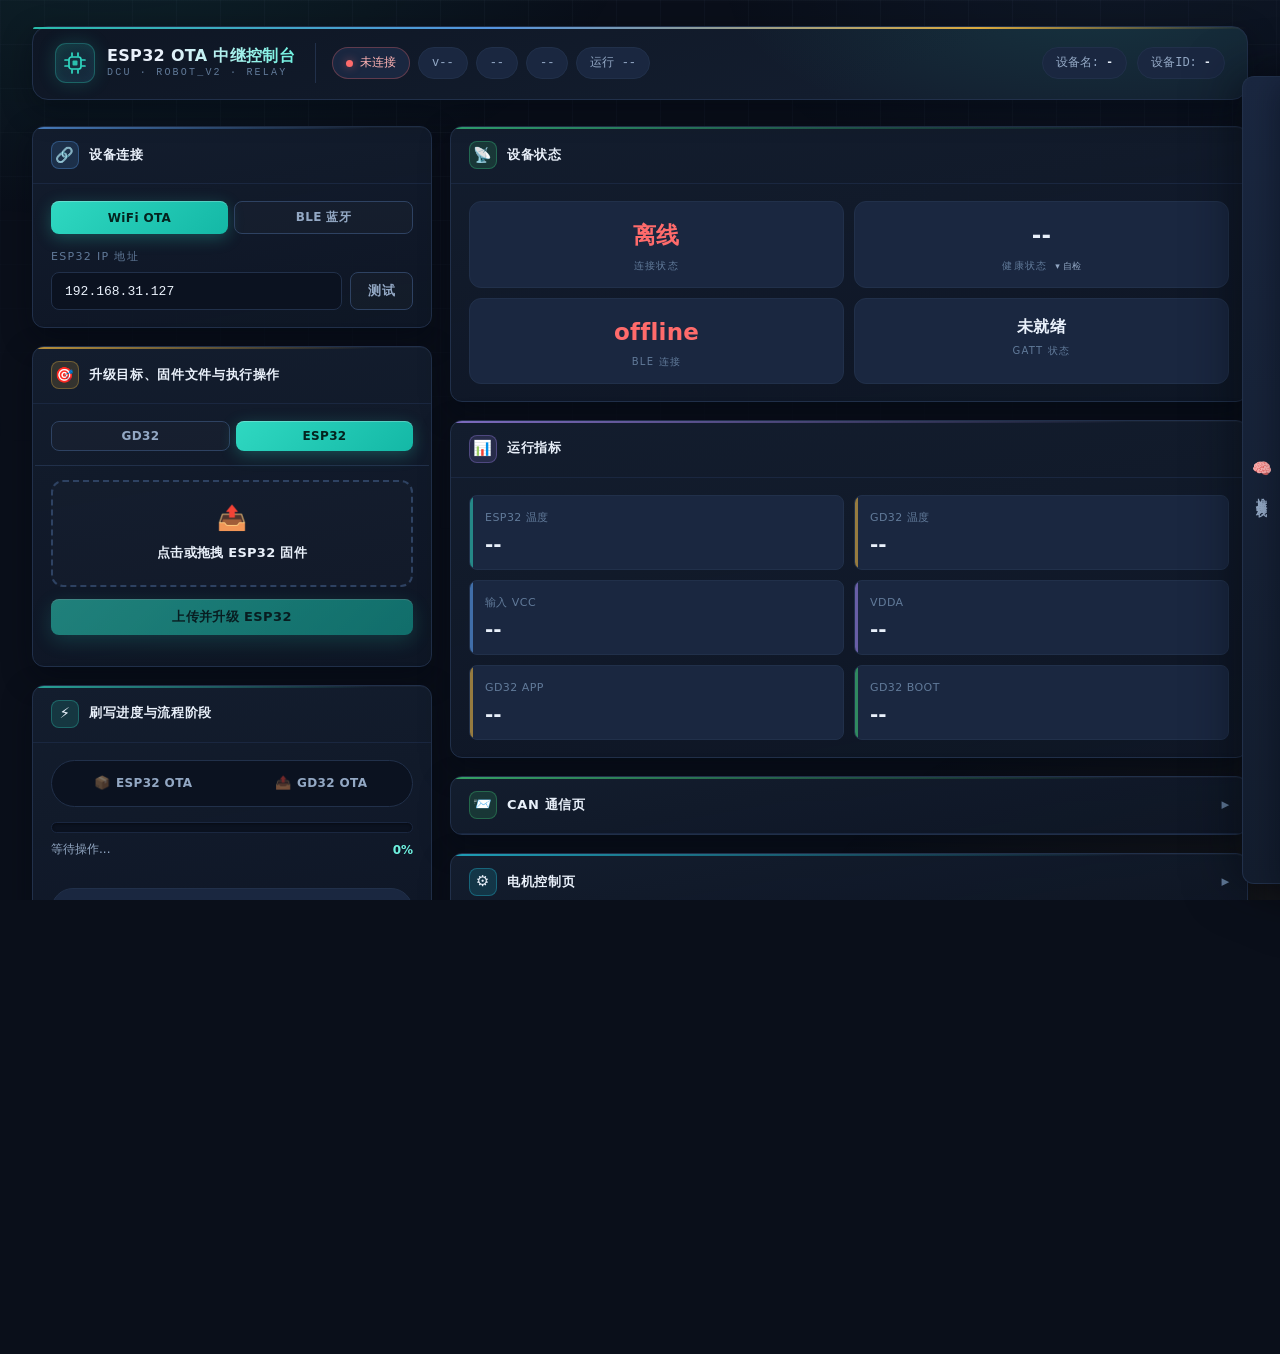
==== commit 2138a572: "feat(esp32): 添加多电机OTA中继功能并优化调试日志系统 - 新增多电机状态、版本和OTA中继监控模块（monitor/motor_state.cpp,   monitor/motor_v" ====
--- a/tools/index.html
+++ b/tools/index.html
@@ -1,7 +1,8 @@
 <!--
-  index.html - ESP32 OTA 中继控制台主页面
+  index.html - ESP32 OTA 中继控制台主页面（DCU Mission Control · 美化版）
   支持 WiFi OTA（ESP32 本机 + GD32 中继）和 BLE OTA 双通道固件升级。
-  配套脚本：app.js (WiFi OTA), ble_ota.js (BLE OTA), style.css (UI 样式)
+  配套脚本：app.js (WiFi OTA), ble_ota.js (BLE OTA)
+  子系统配色：ESP32=青绿 · GD32=琥珀 · BLE=蓝 · CAN=绿 · 内存/调试=紫
 -->
 <!DOCTYPE html>
 <html lang="zh-CN">
@@ -9,20 +10,29 @@
 <meta charset="UTF-8">
 <meta name="viewport" content="width=device-width, initial-scale=1.0">
 <title>ESP32 OTA 中继控制台</title>
-<link rel="stylesheet" href="css/base.css?v=7d5f4eef">
-<link rel="stylesheet" href="css/layout.css?v=a3e0b7e2">
-<link rel="stylesheet" href="css/components.css?v=475fa1ac">
-<link rel="stylesheet" href="css/can.css?v=8a9342b7">
-<link rel="stylesheet" href="css/responsive.css?v=61b66182">
+<link rel="stylesheet" href="css/base.css?v=857f83a5">
+<link rel="stylesheet" href="css/layout.css?v=acd17001">
+<link rel="stylesheet" href="css/components.css?v=7bc7d5db">
+<link rel="stylesheet" href="css/can.css?v=c06f5688">
+<link rel="stylesheet" href="css/responsive.css?v=46449483">
 </head>
 <body>
 <div class="container">
 
-  <!-- ====== HEADER: compact status bar ====== -->
+  <!-- ====== HEADER: 命令栏 ====== -->
   <header class="header-bar">
     <div class="header-brand">
-      <span class="dot-mark"></span>
-      <strong>ESP32 OTA 中继控制台</strong>
+      <span class="brand-logo" aria-hidden="true">
+        <svg viewBox="0 0 24 24" fill="none" stroke="currentColor" stroke-width="1.7" stroke-linecap="round" stroke-linejoin="round">
+          <rect x="6" y="6" width="12" height="12" rx="2.5"/>
+          <rect x="9.5" y="9.5" width="5" height="5" rx="1" fill="currentColor" stroke="none" opacity=".85"/>
+          <path d="M9 2v3M15 2v3M9 19v3M15 19v3M2 9h3M2 15h3M19 9h3M19 15h3"/>
+        </svg>
+      </span>
+      <div class="brand-text">
+        <strong>ESP32 OTA 中继控制台</strong>
+        <span class="brand-sub">DCU · Robot_v2 · Relay</span>
+      </div>
     </div>
     <div class="header-status">
       <span class="pill offline" id="pillConn"><span class="indicator"></span><span id="pillConnTxt">未连接</span></span>
@@ -44,7 +54,7 @@
     <div>
 
       <!-- 1. Connection -->
-      <div class="card">
+      <div class="card card--ble">
         <div class="card-head"><span class="ico">🔗</span> 设备连接
           <span id="bleHeadActions" style="display:none;margin-left:auto;">
             <button id="connectBtn" class="btn btn-sm btn-primary">连接设备</button>
@@ -70,7 +80,7 @@
       </div>
 
       <!-- ====== Shared Target + Firmware + Actions ====== -->
-      <div class="card">
+      <div class="card card--gd32">
         <div class="card-head"><span class="ico">🎯</span> 升级目标、固件文件与执行操作</div>
         <div class="card-body">
           <div style="display:flex;gap:6px;margin-bottom:14px;">
@@ -172,7 +182,7 @@
       </div>
 
       <!-- 4. Flash Progress + Stage Flow -->
-      <div class="card">
+      <div class="card card--esp32">
         <div class="card-head"><span class="ico">⚡</span> 刷写进度与流程阶段</div>
         <div class="card-body">
           <!-- Phase step indicators -->
@@ -237,7 +247,7 @@
     <div>
 
       <!-- Primary status -->
-      <div class="card">
+      <div class="card card--status">
         <div class="card-head"><span class="ico">📡</span> 设备状态</div>
         <div class="card-body">
           <div class="badge-grid">
@@ -273,7 +283,7 @@
       </div>
 
       <!-- Secondary metrics -->
-      <div class="card">
+      <div class="card card--mem">
         <div class="card-head"><span class="ico">📊</span> 运行指标</div>
         <div class="card-body">
           <div class="metric-grid">
@@ -287,7 +297,7 @@
         </div>
       </div>
 
-      <div class="card" style="display:none">
+      <div class="card card--mem" style="display:none">
         <div class="card-head">
           <span class="ico">🧾</span> 系统状态 (/system/status)
           <button class="btn btn-ghost btn-sm card-head-btn" onclick="refreshSystemStatusNow(event)">刷新</button>
@@ -302,7 +312,7 @@
       </div>
 
       <!-- CAN workspace entry -->
-      <div class="card collapsed">
+      <div class="card card--can collapsed">
         <div class="card-head" onclick="toggleCollapse(this)">
           <span class="ico">📨</span> CAN 通信页
           <span class="collapse-arrow">▼</span>
@@ -338,11 +348,46 @@
         </div>
       </div>
 
+      <!-- Motor workspace entry -->
+      <div class="card card--motor collapsed">
+        <div class="card-head" onclick="toggleCollapse(this)">
+          <span class="ico">⚙️</span> 电机控制页
+          <span class="collapse-arrow">▼</span>
+        </div>
+        <div class="card-body">
+          <div class="can-launch-card motor-launch-card">
+            <div class="can-launch-copy">
+              <div class="can-launch-top">
+                <div>
+                  <div class="can-launch-kicker">Motor Workspace</div>
+                  <h3>电机 CAN FD 控制台</h3>
+                </div>
+                <span class="can-launch-badge">CMD / STATUS</span>
+              </div>
+              <p class="can-launch-desc">节点总览、CMD 控制、CONFIG/VERSION、电机 OTA。与主页共用设备 IP（<code>dcu_esp_ip</code>），本页不提供连接配置，进入后自动探测并轮询 <code>/motor/state</code>。</p>
+              <div class="can-launch-points">
+                <span class="can-launch-point">多节点在线状态</span>
+                <span class="can-launch-point">周期/单次 CMD</span>
+                <span class="can-launch-point">共用主页连接</span>
+              </div>
+            </div>
+            <div class="can-launch-actions">
+              <a class="btn btn-primary can-launch-primary motor-launch-primary" href="motor.html">进入电机控制</a>
+              <button class="btn btn-outline can-launch-secondary" type="button" onclick="window.open('motor.html','_blank','noopener')">新窗口打开</button>
+            </div>
+            <div class="can-launch-foot">
+              <span class="can-launch-foot-label">说明</span>
+              <span>请先在上方「设备连接」配置并测试 ESP32 IP；电机页只消费同一连接，不单独建连。</span>
+            </div>
+          </div>
+        </div>
+      </div>
+
       <!-- Log panel -->
-      <div class="card log-panel">
+      <div class="card card--mem log-panel">
         <div class="card-head" style="justify-content:space-between;">
           <span><span class="ico">🖥️</span> 调试日志</span>
-          <span style="font-size:11px;font-weight:400;color:var(--text-label);text-transform:none;letter-spacing:0;">UDP :6666</span>
+          <span style="font-size:11px;font-weight:400;color:var(--text-label);text-transform:none;letter-spacing:0;font-family:var(--font-mono);">UDP :6666</span>
         </div>
         <div class="card-body">
           <div class="log-toolbar">
@@ -374,7 +419,7 @@
     <span class="sys-drawer-rail-ico">🧠</span>
     <span class="sys-drawer-rail-text">堆与任务栈</span>
   </div>
-  <div class="sys-drawer-panel card">
+  <div class="sys-drawer-panel card card--mem">
     <div class="card-head sys-drawer-head">
       <span class="ico">🧠</span> 堆与任务栈
       <button class="btn btn-ghost btn-sm card-head-btn" type="button" onclick="refreshSystemStatusNow(event)">刷新</button>
--- a/tools/css/base.css
+++ b/tools/css/base.css
@@ -36,6 +36,9 @@
   --can:       #43d97b;  /* 绿：CAN 总线 / 健康 */
   --can-hi:    #7deda6;
   --can-dim:   rgba(67,217,123,.14);
+  --motor:     #22d3ee;  /* 青：电机控制台 */
+  --motor-hi:  #67e8f9;
+  --motor-dim: rgba(34,211,238,.14);
   --mem:       #a88bfa;  /* 紫：内存 / 调试 / 日志 */
   --mem-hi:    #c7b3ff;
   --mem-dim:   rgba(168,139,250,.14);
@@ -57,13 +60,12 @@
   --radius-lg: 16px;
 
   /* ---- 字体 ----
-     display：Chakra Petch（棱角科技感，用于标题/大数字/按钮；
-              无中文字形，中文自动回退苹方/雅黑）
-     mono：JetBrains Mono（SHA / HEX / 日志 / 数值）
-     body：系统中文字体优先，保证正文可读性 */
-  --font-display: "Chakra Petch","PingFang SC","Microsoft YaHei","Segoe UI",sans-serif;
+     沿用原始系统字体方案：中文优先苹方/雅黑，西文 Segoe UI；
+     mono 用于 SHA / HEX / 日志 / 数值（SF Mono → Fira Code → Cascadia → Consolas）。
+     --font-display 保留变量名以兼容既有引用，指向同一系统栈。 */
+  --font-display: "PingFang SC","Microsoft YaHei","Segoe UI",system-ui,sans-serif;
   --font: "PingFang SC","Microsoft YaHei","Segoe UI",system-ui,sans-serif;
-  --font-mono: "JetBrains Mono","SF Mono","Cascadia Code","Consolas",monospace;
+  --font-mono: "SF Mono","Fira Code","Cascadia Code","Consolas",monospace;
 
   /* ---- 间距 / 阴影 ---- */
   --gap: 18px;
--- a/tools/css/layout.css
+++ b/tools/css/layout.css
@@ -5,14 +5,16 @@
 /* ================= HEADER — 命令栏 ================= */
 .header-bar {
   position: relative;
+  z-index: 20; /* 高于下方卡片，保证 pill tooltip 不被遮挡 */
   display: flex; align-items: center; gap: 16px;
   padding: 16px 22px; margin-bottom: 26px;
-  background: linear-gradient(160deg, var(--bg-panel) 0%, var(--bg-card) 70%);
+  background:
+    radial-gradient(620px 240px at 88% -40%, rgba(47,216,193,.12), transparent 60%),
+    linear-gradient(160deg, var(--bg-panel) 0%, var(--bg-card) 70%);
   border: 1px solid var(--border);
   border-radius: var(--radius-lg);
   box-shadow: var(--shadow-card);
   flex-wrap: wrap;
-  overflow: hidden;
 }
 /* 顶部三色霓虹描边：ESP32 青绿 → BLE 蓝 → GD32 琥珀，一条细线点出子系统谱系 */
 .header-bar::before {
@@ -21,15 +23,7 @@
   background: linear-gradient(90deg,
     var(--esp32) 0%, var(--ble) 38%, var(--gd32) 78%, transparent 100%);
   opacity: .85;
-}
-/* 右上角极淡的芯片电路装饰 */
-.header-bar::after {
-  content: "";
-  position: absolute; right: -40px; top: -40px;
-  width: 220px; height: 220px; pointer-events: none;
-  background:
-    radial-gradient(circle at 30% 30%, rgba(47,216,193,.10), transparent 55%);
-  border-radius: 50%;
+  border-radius: var(--radius-lg) var(--radius-lg) 0 0;
 }
 
 .header-brand {
@@ -139,6 +133,7 @@
 .card--gd32   { --card-accent: var(--gd32);  --card-accent-dim: var(--gd32-dim); }
 .card--ble    { --card-accent: var(--ble);   --card-accent-dim: var(--ble-dim); }
 .card--can    { --card-accent: var(--can);   --card-accent-dim: var(--can-dim); }
+.card--motor  { --card-accent: var(--motor); --card-accent-dim: var(--motor-dim); }
 .card--mem    { --card-accent: var(--mem);   --card-accent-dim: var(--mem-dim); }
 .card--status { --card-accent: var(--green); --card-accent-dim: var(--can-dim); }
 
--- a/tools/css/components.css
+++ b/tools/css/components.css
@@ -136,14 +136,15 @@
   box-shadow: 0 8px 20px rgba(3,7,16,.4);
 }
 .metric .k {
-  font-family: var(--font-display);
-  font-size: 10px; color: var(--text-label);
-  text-transform: uppercase; letter-spacing: .13em; margin-bottom: 5px;
+  font-family: var(--font);
+  font-size: 11px; font-weight: 500; color: var(--text-label);
+  letter-spacing: .04em; margin-bottom: 6px;
 }
 .metric .v {
-  font-family: var(--font-display);
-  font-size: 21px; font-weight: 700; word-break: break-word;
-  font-variant-numeric: tabular-nums; letter-spacing: .01em;
+  font-family: var(--font);
+  font-size: 20px; font-weight: 700; line-height: 1.2;
+  word-break: break-word;
+  font-variant-numeric: tabular-nums;
 }
 .metric .v.highlight, .metric .v.accent { color: var(--esp32-hi); }
 .metric .v.ok   { color: var(--green); }
--- a/tools/css/can.css
+++ b/tools/css/can.css
@@ -5,9 +5,9 @@
 }
 .can-launch-card {
   background:
-    radial-gradient(circle at top right, rgba(34,211,238,.18), transparent 28%),
+    radial-gradient(circle at top right, rgba(67,217,123,.16), transparent 28%),
     linear-gradient(138deg, rgba(18,29,41,.96), rgba(20,29,40,.92) 48%, rgba(14,21,31,.98) 100%);
-  border: 1px solid rgba(34,211,238,.14);
+  border: 1px solid rgba(67,217,123,.16);
   border-radius: 14px;
   padding: 20px;
   box-shadow:
@@ -21,7 +21,7 @@
   position: absolute;
   inset: 0 auto 0 0;
   width: 4px;
-  background: linear-gradient(180deg, rgba(34,211,238,.9), rgba(34,211,238,.18));
+  background: linear-gradient(180deg, rgba(67,217,123,.9), rgba(67,217,123,.18));
 }
 .can-launch-copy {
   position: relative;
@@ -46,7 +46,7 @@
   max-width: 700px;
 }
 .can-launch-kicker {
-  color: #88ecff;
+  color: #8ef0b4;
   font-size: 10px;
   letter-spacing: .18em;
   text-transform: uppercase;
@@ -57,9 +57,9 @@
   align-items: center;
   padding: 7px 12px;
   border-radius: 999px;
-  background: rgba(34,211,238,.08);
-  border: 1px solid rgba(34,211,238,.18);
-  color: #a9f4ff;
+  background: rgba(67,217,123,.09);
+  border: 1px solid rgba(67,217,123,.22);
+  color: #a9f5c8;
   font-size: 11px;
   font-weight: 700;
   letter-spacing: .12em;
@@ -88,8 +88,8 @@
   width: 6px;
   height: 6px;
   border-radius: 50%;
-  background: var(--accent);
-  box-shadow: 0 0 10px rgba(34,211,238,.35);
+  background: var(--can);
+  box-shadow: 0 0 10px rgba(67,217,123,.35);
 }
 .can-launch-actions {
   display: grid;
@@ -104,7 +104,9 @@
   min-height: 42px;
 }
 .can-launch-primary {
-  box-shadow: 0 10px 24px rgba(34,211,238,.18);
+  background: linear-gradient(135deg, var(--can) 0%, #22b45f 100%);
+  color: #04240f;
+  box-shadow: 0 10px 24px rgba(67,217,123,.2);
 }
 .can-launch-secondary {
   color: #d5e4f4;
@@ -113,7 +115,7 @@
 }
 .can-launch-secondary:hover:not(:disabled) {
   background: rgba(255,255,255,.05);
-  border-color: rgba(34,211,238,.18);
+  border-color: rgba(67,217,123,.25);
 }
 .can-launch-foot {
   display: flex;
@@ -128,6 +130,35 @@
   position: relative;
   z-index: 1;
 }
+/* 电机入口：复用 can-launch 布局，换青色强调 */
+.motor-launch-card {
+  background:
+    radial-gradient(circle at top right, rgba(34,211,238,.16), transparent 28%),
+    linear-gradient(138deg, rgba(18,29,41,.96), rgba(20,29,40,.92) 48%, rgba(14,21,31,.98) 100%);
+  border-color: rgba(34,211,238,.16);
+}
+.motor-launch-card::before {
+  background: linear-gradient(180deg, rgba(34,211,238,.9), rgba(34,211,238,.18));
+}
+.motor-launch-card .can-launch-kicker { color: #67e8f9; }
+.motor-launch-card .can-launch-badge {
+  background: rgba(34,211,238,.09);
+  border-color: rgba(34,211,238,.22);
+  color: #a5f3fc;
+}
+.motor-launch-card .can-launch-point::before {
+  background: var(--motor, #22d3ee);
+  box-shadow: 0 0 10px rgba(34,211,238,.35);
+}
+.motor-launch-primary {
+  background: linear-gradient(135deg, var(--motor, #22d3ee) 0%, #0891b2 100%) !important;
+  color: #042f2e !important;
+  box-shadow: 0 10px 24px rgba(34,211,238,.2);
+}
+.motor-launch-card .can-launch-secondary:hover:not(:disabled) {
+  border-color: rgba(34,211,238,.25);
+}
+
 .can-launch-foot-label {
   flex: none;
   display: inline-flex;
@@ -160,7 +191,6 @@
 .can-container {
   max-width: min(1700px, 100%);
   width: 100%;
-  overflow-x: hidden;
   box-sizing: border-box;
 }
 .can-header {
@@ -170,6 +200,9 @@
   backdrop-filter: blur(14px);
   background: rgba(15,22,31,.86);
 }
+/* sticky+backdrop-filter 合成层冲突致 fadeInUp 卡首帧(translateY(10px)+opacity:0)，
+ * 禁用入场动画。选择器需 .header-bar.can-header 以胜过 responsive.css 的 .header-bar 规则 */
+.header-bar.can-header { animation: none; }
 .can-header-actions {
   margin-left: auto;
 }
@@ -942,9 +975,9 @@
   grid-template-columns:
     auto
     56px
-    minmax(0, 0.9fr)
-    minmax(0, 1.4fr)
-    minmax(0, 0.8fr);
+    minmax(0, 0.7fr)
+    minmax(0, 0.8fr)
+    minmax(0, 1.6fr);
   align-items: center;
   gap: 8px 10px;
   min-width: 0;
@@ -1008,6 +1041,24 @@
   min-width: 0;
   text-align: right;
 }
+/* Click-to-Copy 样式 */
+.history-item-row .copyable {
+  cursor: pointer;
+  border-radius: 4px;
+  padding: 1px 4px;
+  margin: -1px -4px;
+  transition: background .15s, color .15s;
+}
+.history-item-row .copyable:hover {
+  background: rgba(255,255,255,.08);
+}
+.history-item-row .copyable:active {
+  background: rgba(255,255,255,.14);
+}
+.history-item-row .copyable.copied {
+  background: rgba(34,197,94,.18);
+  color: #86efac;
+}
 
 /* === CAN 1Hz FEEDBACK === */
 .can-feedback-card { margin-top: 18px; }
@@ -1095,7 +1146,10 @@
 }
 .feedback-row:last-child { border-bottom: none; }
 .fb-label { color: var(--muted, #8892a4); }
-.fb-val { font-weight: 600; font-variant-numeric: tabular-nums; }
+.fb-val { font-weight: 600; font-variant-numeric: tabular-nums; cursor: pointer; border-radius: 4px; padding: 1px 4px; margin: -1px -4px; transition: background .15s; }
+.fb-val:hover { background: rgba(255,255,255,.08); }
+.fb-val:active { background: rgba(255,255,255,.14); }
+.fb-val.copied { background: rgba(34,197,94,.18); color: #86efac; }
 .fb-val.mono { font-family: monospace; }
 .fb-val.ok  { color: #34d399; }
 .fb-val.warn { color: #f59e0b; }
--- a/tools/css/responsive.css
+++ b/tools/css/responsive.css
@@ -1,24 +1,19 @@
-/* === responsive.css — 响应式断点 + 增强动画 === */
-/* === RESPONSIVE === */
+/* ============================================================
+   responsive.css — 响应式断点 + 动效（对齐新设计令牌）
+   ============================================================ */
+
+/* ================= 断点 ================= */
 @media (max-width: 1100px) {
   .main-layout { grid-template-columns: 1fr; }
   .sys-drawer {
     --sys-drawer-panel-w: min(340px, calc(100vw - 40px));
     --sys-drawer-peek: 32px;
-    top: 64px;
-    height: calc(100vh - 72px);
-    max-height: calc(100vh - 72px);
-  }
-  .can-monitor-drawer {
-    --sys-drawer-panel-w: min(400px, calc(100vw - 40px));
-  }
+    top: 64px; height: calc(100vh - 72px); max-height: calc(100vh - 72px);
+  }
+  .can-monitor-drawer { --sys-drawer-panel-w: min(400px, calc(100vw - 40px)); }
   .badge-grid { grid-template-columns: repeat(2, 1fr); }
-  .can-toolbar-grid,
-  .can-toolbar-foot,
-  .can-editor-layout { grid-template-columns: 1fr; }
-  .message-list {
-    max-height: 420px;
-  }
+  .can-toolbar-grid, .can-toolbar-foot, .can-editor-layout { grid-template-columns: 1fr; }
+  .message-list { max-height: 420px; }
   .can-meta-grid { grid-template-columns: 1fr 1fr; }
 }
 @media (max-width: 640px) {
@@ -26,254 +21,226 @@
   .sys-drawer {
     --sys-drawer-panel-w: calc(100vw - 36px);
     --sys-drawer-peek: 28px;
-    top: 56px;
-    height: calc(100vh - 60px);
-    max-height: calc(100vh - 60px);
+    top: 56px; height: calc(100vh - 60px); max-height: calc(100vh - 60px);
   }
   .sys-drawer-rail-text { font-size: 11px; }
   .header-bar { flex-direction: column; align-items: flex-start; }
+  .header-sub { margin-left: 0; }
   .badge-grid, .metric-grid { grid-template-columns: 1fr; }
   .status-kv-grid, .status-task-meta { grid-template-columns: 1fr; }
   .can-grid { grid-template-columns: 1fr 1fr; }
   .btn-row { flex-direction: column; }
   .can-meta-grid { grid-template-columns: 1fr; }
-  .can-launch-top,
-  .can-launch-actions,
-  .can-launch-foot {
-    grid-template-columns: 1fr;
-    flex-direction: column;
-    align-items: flex-start;
-  }
-  .can-selection-bar,
-  .can-selection-actions {
-    flex-direction: column;
-    align-items: flex-start;
-  }
-  .can-msg-toolbar {
-    flex-wrap: wrap;
-  }
+  .can-launch-top, .can-launch-actions, .can-launch-foot {
+    grid-template-columns: 1fr; flex-direction: column; align-items: flex-start;
+  }
+  .can-selection-bar, .can-selection-actions { flex-direction: column; align-items: flex-start; }
+  .can-msg-toolbar { flex-wrap: wrap; }
   .history-item-row {
     grid-template-columns: auto 56px minmax(0, 1fr);
     grid-template-rows: auto auto;
   }
-  .history-item-hex,
-  .history-item-foot {
-    grid-column: 1 / -1;
-    text-align: left;
-  }
-  .can-title {
-    font-size: 22px;
-  }
-  .can-frame-hex {
-    font-size: 15px;
-  }
-  /* 禁止再强制 980px 最小宽，避免报文/信号表横向滑动 */
-  .message-table,
-  .signal-table {
-    min-width: 0;
-    max-width: 100%;
-  }
-}
-
-
-
-/* ===== ENHANCED ANIMATIONS (v20260625b) ===== */
-
-/* Global keyframes */
+  .history-item-hex, .history-item-foot { grid-column: 1 / -1; text-align: left; }
+  .can-title { font-size: 22px; }
+  .can-frame-hex { font-size: 15px; }
+  .message-table, .signal-table { min-width: 0; max-width: 100%; }
+}
+
+/* ================= 动画关键帧 =================
+ * 性能约定：常驻（infinite）动画只动 transform/opacity（合成器直通，
+ * 不走主线程重绘）；box-shadow/background-position 关键帧仅限短暂、
+ * 临时态（如 dragover / OTA 阶段活跃）。 */
 @keyframes fadeInUp {
-  from { opacity: 0; transform: translateY(8px); }
+  from { opacity: 0; transform: translateY(10px); }
   to   { opacity: 1; transform: translateY(0); }
 }
-@keyframes fadeIn {
-  from { opacity: 0; }
-  to   { opacity: 1; }
-}
+@keyframes fadeIn { from { opacity: 0; } to { opacity: 1; } }
 @keyframes popIn {
   0%   { opacity: 0; transform: scale(.85); }
   60%  { opacity: 1; transform: scale(1.04); }
   100% { opacity: 1; transform: scale(1); }
 }
+/* 光泽扫过：由 background-position 改为伪元素自身平移（合成器友好），
+ * 扫动节奏与原版一致：扫过 + 停预周期。 */
 @keyframes shimmer {
-  0%   { background-position: -200% 0; }
-  100% { background-position: 200% 0; }
+  0%   { transform: translateX(-100%); }
+  100% { transform: translateX(100%); }
 }
 @keyframes ringPulse {
-  0%   { box-shadow: 0 0 0 0 rgba(34,211,238,.55); }
-  70%  { box-shadow: 0 0 0 10px rgba(34,211,238,0); }
-  100% { box-shadow: 0 0 0 0 rgba(34,211,238,0); }
+  0%   { box-shadow: 0 0 0 0 rgba(47,216,193,.5); }
+  70%  { box-shadow: 0 0 0 10px rgba(47,216,193,0); }
+  100% { box-shadow: 0 0 0 0 rgba(47,216,193,0); }
+}
+/* 常驻波纹/呼吸辉光的合成器友好版：叠加层只动 transform/opacity。 */
+@keyframes ringRipple {
+  0%       { transform: scale(1); opacity: .5; }
+  70%,100% { transform: scale(3); opacity: 0; }
+}
+@keyframes glowBreathFade {
+  0%,100% { opacity: 0; }
+  50%     { opacity: 1; }
 }
 @keyframes shake {
-  0%, 100% { transform: translateX(0); }
-  20%      { transform: translateX(-4px); }
-  40%      { transform: translateX(4px); }
-  60%      { transform: translateX(-3px); }
-  80%      { transform: translateX(3px); }
-}
-@keyframes spin {
-  to { transform: rotate(360deg); }
-}
-@keyframes floatY {
-  0%, 100% { transform: translateY(0); }
-  50%      { transform: translateY(-4px); }
-}
-@keyframes glowBreath {
-  0%, 100% { box-shadow: 0 0 8px var(--accent-dim); }
-  50%      { box-shadow: 0 0 18px rgba(34,211,238,.45); }
-}
-@keyframes flowDash {
-  to { background-position: 200% 0; }
-}
-
-/* Page entrance — header + cards staggered */
-.header-bar { animation: fadeInUp .45s ease both; }
-.main-layout > div > .card { animation: fadeInUp .5s ease both; }
-.main-layout > div:nth-child(1) > .card:nth-child(1) { animation-delay: .05s; }
-.main-layout > div:nth-child(1) > .card:nth-child(2) { animation-delay: .12s; }
-.main-layout > div:nth-child(1) > .card:nth-child(3) { animation-delay: .19s; }
-.main-layout > div:nth-child(1) > .card:nth-child(4) { animation-delay: .26s; }
-.main-layout > div:nth-child(2) > .card:nth-child(1) { animation-delay: .08s; }
-.main-layout > div:nth-child(2) > .card:nth-child(2) { animation-delay: .15s; }
-.main-layout > div:nth-child(2) > .card:nth-child(3) { animation-delay: .22s; }
-.main-layout > div:nth-child(2) > .card:nth-child(4) { animation-delay: .29s; }
-
-/* Card hover — lift + glow */
-.card {
-  transition: transform .25s ease, border-color .25s ease, box-shadow .25s ease;
-}
+  0%,100% { transform: translateX(0); }
+  20% { transform: translateX(-4px); } 40% { transform: translateX(4px); }
+  60% { transform: translateX(-3px); } 80% { transform: translateX(3px); }
+}
+@keyframes spin { to { transform: rotate(360deg); } }
+@keyframes floatY { 0%,100% { transform: translateY(0); } 50% { transform: translateY(-4px); } }
+@keyframes flowDash { to { background-position: 200% 0; } }
+@keyframes logoPulse {
+  0%,100% { opacity: 0; }
+  50%     { opacity: 1; }
+}
+
+/* ================= 入场：头部 + 卡片错落浮现 ================= */
+.header-bar { animation: fadeInUp .5s ease both; }
+.main-layout > div > .card { animation: fadeInUp .55s ease both; }
+.main-layout > div:nth-child(1) > .card:nth-child(1) { animation-delay: .06s; }
+.main-layout > div:nth-child(1) > .card:nth-child(2) { animation-delay: .13s; }
+.main-layout > div:nth-child(1) > .card:nth-child(3) { animation-delay: .20s; }
+.main-layout > div:nth-child(1) > .card:nth-child(4) { animation-delay: .27s; }
+.main-layout > div:nth-child(2) > .card:nth-child(1) { animation-delay: .09s; }
+.main-layout > div:nth-child(2) > .card:nth-child(2) { animation-delay: .16s; }
+.main-layout > div:nth-child(2) > .card:nth-child(3) { animation-delay: .23s; }
+.main-layout > div:nth-child(2) > .card:nth-child(4) { animation-delay: .30s; }
+.main-layout > div:nth-child(2) > .card:nth-child(5) { animation-delay: .37s; }
+
+/* ================= 卡片悬停：抬升 + 子系统色描边 ================= */
+.card { transition: transform .25s ease, border-color .25s ease, box-shadow .25s ease; }
 .card:hover {
   transform: translateY(-2px);
-  border-color: rgba(34,211,238,.28);
-  box-shadow: 0 10px 28px rgba(0,0,0,.35), 0 0 0 1px rgba(34,211,238,.08);
-}
-
-/* Brand dot — gentle ring pulse */
-.header-brand .dot-mark {
-  animation: ringPulse 2.2s ease-out infinite, glowBreath 3.6s ease-in-out infinite;
-}
-
-/* Pills — subtle hover */
-.pill { transition: transform .2s ease, border-color .2s ease, background .2s ease; }
-.pill:hover { transform: translateY(-1px); border-color: rgba(34,211,238,.3); }
-
-/* Button — press + sheen on hover for primary */
+  border-color: color-mix(in srgb, var(--card-accent, var(--esp32)) 32%, var(--border));
+  box-shadow: 0 14px 34px rgba(2,5,12,.5),
+              0 0 0 1px color-mix(in srgb, var(--card-accent, var(--esp32)) 12%, transparent);
+}
+
+/* ================= 品牌 Logo：呼吸辉光 =================
+ * box-shadow 关键帧每帧走主线程重绘；改为叠加静态辉光的伪元素
+ * 只动 opacity（合成器直通），基础辉光由 layout.css 静态 box-shadow 提供，
+ * 呼吸节奏与原 logoPulse/ringPulse/glowBreath 一致。 */
+.brand-logo { position: relative; }
+.brand-logo::before {
+  content: "";
+  position: absolute; inset: -1px; border-radius: inherit;
+  box-shadow: 0 0 26px rgba(47,216,193,.4), inset 0 0 16px rgba(47,216,193,.14);
+  opacity: 0; pointer-events: none;
+  animation: logoPulse 3.2s ease-in-out infinite;
+  will-change: opacity;
+}
+.header-brand .dot-mark { position: relative; }
+.header-brand .dot-mark::after {
+  content: "";
+  position: absolute; inset: 0; border-radius: 50%;
+  background: rgba(47,216,193,.5); pointer-events: none;
+  animation: ringRipple 2.4s ease-out infinite;
+  will-change: transform, opacity;
+}
+.header-brand .dot-mark::before {
+  content: "";
+  position: absolute; inset: 0; border-radius: 50%;
+  box-shadow: 0 0 20px rgba(47,216,193,.45);
+  opacity: 0; pointer-events: none;
+  animation: glowBreathFade 3.6s ease-in-out infinite;
+  will-change: opacity;
+}
+
+/* ================= 胶囊 / 按钮微交互 ================= */
+.pill:hover { transform: translateY(-1px); border-color: var(--border-strong); }
+
 .btn { position: relative; overflow: hidden; }
-.btn:active:not(:disabled) { transform: translateY(0) scale(.97); transition: transform .08s ease; }
-.btn-primary::before,
-.btn-success::before,
-.btn-danger::before {
+.btn-primary::before, .btn-success::before, .btn-danger::before {
   content: "";
   position: absolute; top: 0; left: -120%;
   width: 60%; height: 100%;
-  background: linear-gradient(90deg, transparent, rgba(255,255,255,.35), transparent);
+  background: linear-gradient(90deg, transparent, rgba(255,255,255,.4), transparent);
   transform: skewX(-20deg);
   transition: left .55s ease;
   pointer-events: none;
 }
 .btn-primary:hover:not(:disabled)::before,
 .btn-success:hover:not(:disabled)::before,
-.btn-danger:hover:not(:disabled)::before {
-  left: 130%;
-}
-
-/* Upload zone — drag pulse + icon float */
-.upload-zone { transition: border-color .2s, background .2s, transform .2s; }
-.upload-zone:hover { transform: translateY(-1px); }
-.upload-zone .upload-ico {
-  display: inline-block;
-  transition: transform .25s ease;
-}
+.btn-danger:hover:not(:disabled)::before { left: 130%; }
+
+/* ================= 上传区：拖拽脉冲 + 图标浮动 ================= */
 .upload-zone:hover .upload-ico { animation: floatY 1.6s ease-in-out infinite; }
 .upload-zone.dragover { animation: ringPulse 1.2s ease-out infinite; }
 
-/* File info appearance */
+/* ================= 文件信息浮现 ================= */
 .file-info.show { animation: fadeInUp .3s ease both; }
 
-/* Progress bar — striped flow on active */
+/* ================= 进度条：流动斜纹 ================= */
 .progress-fill {
   background-image:
-    linear-gradient(90deg, #22d3ee, #06b6d4),
-    repeating-linear-gradient(45deg,
-      rgba(255,255,255,.18) 0 10px,
-      rgba(255,255,255,0) 10px 20px);
+    linear-gradient(90deg, var(--esp32), #14b8a6),
+    repeating-linear-gradient(45deg, rgba(255,255,255,.2) 0 10px, rgba(255,255,255,0) 10px 20px);
   background-size: 100% 100%, 200% 100%;
   background-blend-mode: normal, overlay;
   animation: flowDash 1.4s linear infinite;
 }
 .progress-fill.done { animation: none; }
 
-/* Phase step capsule — pop when becoming active/done */
-.pp-step.active,
-.pp-step.done { animation: popIn .35s cubic-bezier(.4,1.4,.5,1) both; }
-
-/* Stage flow — connector grow + dot pop */
+/* ================= 阶段胶囊：激活弹入 ================= */
+.pp-step.active, .pp-step.done { animation: popIn .35s cubic-bezier(.4,1.4,.5,1) both; }
+
+/* ================= 阶段流：连接线生长 + 圆点动效 ================= */
 .stage-node:not(:last-child)::after {
-  background: linear-gradient(90deg, var(--accent) 0%, var(--accent) 50%, var(--border) 50%, var(--border) 100%);
-  background-size: 200% 100%;
-  background-position: 100% 0;
+  background: linear-gradient(90deg, var(--esp32) 0%, var(--esp32) 50%, var(--border) 50%, var(--border) 100%);
+  background-size: 200% 100%; background-position: 100% 0;
   transition: background-position .5s ease;
 }
 .stage-node.done:not(:last-child)::after,
-.stage-node.live:not(:last-child)::after {
-  background-position: 0% 0;
-}
+.stage-node.live:not(:last-child)::after { background-position: 0% 0; }
 .stage-dot { transition: transform .3s ease, background .3s, border-color .3s, color .3s, box-shadow .3s; }
-.stage-node.live .stage-dot {
-  animation: ringPulse 1.6s ease-out infinite;
-}
+.stage-node.live .stage-dot { animation: ringPulse 1.6s ease-out infinite; }
 .stage-node.done .stage-dot { animation: popIn .35s cubic-bezier(.4,1.4,.5,1) both; }
 .stage-node.err  .stage-dot { animation: shake .4s ease both; }
 
-/* Stage status bar — slide in when state changes */
-.stage-status-bar.active,
-.stage-status-bar.ok,
-.stage-status-bar.err { animation: fadeInUp .3s ease both; }
-
-/* Stage result panel */
+/* ================= 状态条切换浮现 ================= */
+.stage-status-bar.active, .stage-status-bar.ok, .stage-status-bar.err { animation: fadeInUp .3s ease both; }
 .stage-result { animation: popIn .4s cubic-bezier(.4,1.4,.5,1) both; }
 
-/* Metric / badge values — number tick highlight */
-.metric .v,
-.badge-stat .v {
-  transition: color .3s ease, transform .3s ease;
-}
-.metric:hover,
-.badge-stat:hover {
-  border-color: rgba(34,211,238,.25);
-  transition: border-color .25s ease;
-}
-
-/* Conn indicator — light ring pulse when warn */
+/* ================= 指标数值过渡 ================= */
+.metric .v, .badge-stat .v { transition: color .3s ease, transform .3s ease; }
+
+/* ================= 连接指示 ================= */
 .conn-indicator { transition: background .25s ease, border-color .25s ease; }
 .conn-indicator.warn .light { animation: ringPulse 1.4s ease-out infinite; }
-.conn-indicator.ok   .light { animation: glowBreath 3s ease-in-out infinite; }
-
-/* Heap / task bars — sheen */
-.heap-bar-track,
-.status-task-bar { position: relative; overflow: hidden; }
-.heap-bar-track::after,
-.status-task-bar::after {
+/* 在线呼吸辉光：常驻动画改伪元素 opacity（合成器直通），节奏同原 glowBreath */
+.conn-indicator.ok .light { position: relative; }
+.conn-indicator.ok .light::after {
+  content: "";
+  position: absolute; inset: 0; border-radius: 50%;
+  box-shadow: 0 0 20px rgba(47,216,193,.45);
+  opacity: 0; pointer-events: none;
+  animation: glowBreathFade 3s ease-in-out infinite;
+  will-change: opacity;
+}
+
+/* ================= 堆 / 任务条：光泽扫过 =================
+ * shimmer 改动 transform（见上方关键帧注释）：十几根条常驻扫光
+ * 不再每帧触发主线程重绘，视觉效果不变。 */
+.heap-bar-track, .status-task-bar { position: relative; overflow: hidden; }
+.heap-bar-track::after, .status-task-bar::after {
   content: "";
   position: absolute; inset: 0;
   background: linear-gradient(90deg, transparent 0%, rgba(255,255,255,.12) 50%, transparent 100%);
   transform: translateX(-100%);
-  animation: shimmer 2.6s linear infinite;
-  background-size: 200% 100%;
+  animation: shimmer 2.8s linear infinite;
+  will-change: transform;
   pointer-events: none;
 }
-.heap-bar-fill,
-.status-task-bar-fill { transition: width .6s cubic-bezier(.4,0,.2,1); }
-
-/* Log lines — fresh entry fade-in */
+.heap-bar-fill, .status-task-bar-fill { transition: width .6s cubic-bezier(.4,0,.2,1); }
+
+/* ================= 日志新行淡入 ================= */
 .log-line { animation: fadeIn .25s ease both; }
 
-/* Toast — pop and float */
+/* ================= Toast 弹出 ================= */
 .toast.show { animation: popIn .35s cubic-bezier(.4,1.4,.5,1) both; }
 
-/* Reduced motion — respect user preference */
+/* ================= 降低动态偏好 ================= */
 @media (prefers-reduced-motion: reduce) {
-  *,
-  *::before,
-  *::after {
+  *, *::before, *::after {
     animation-duration: .001ms !important;
     animation-iteration-count: 1 !important;
     transition-duration: .001ms !important;
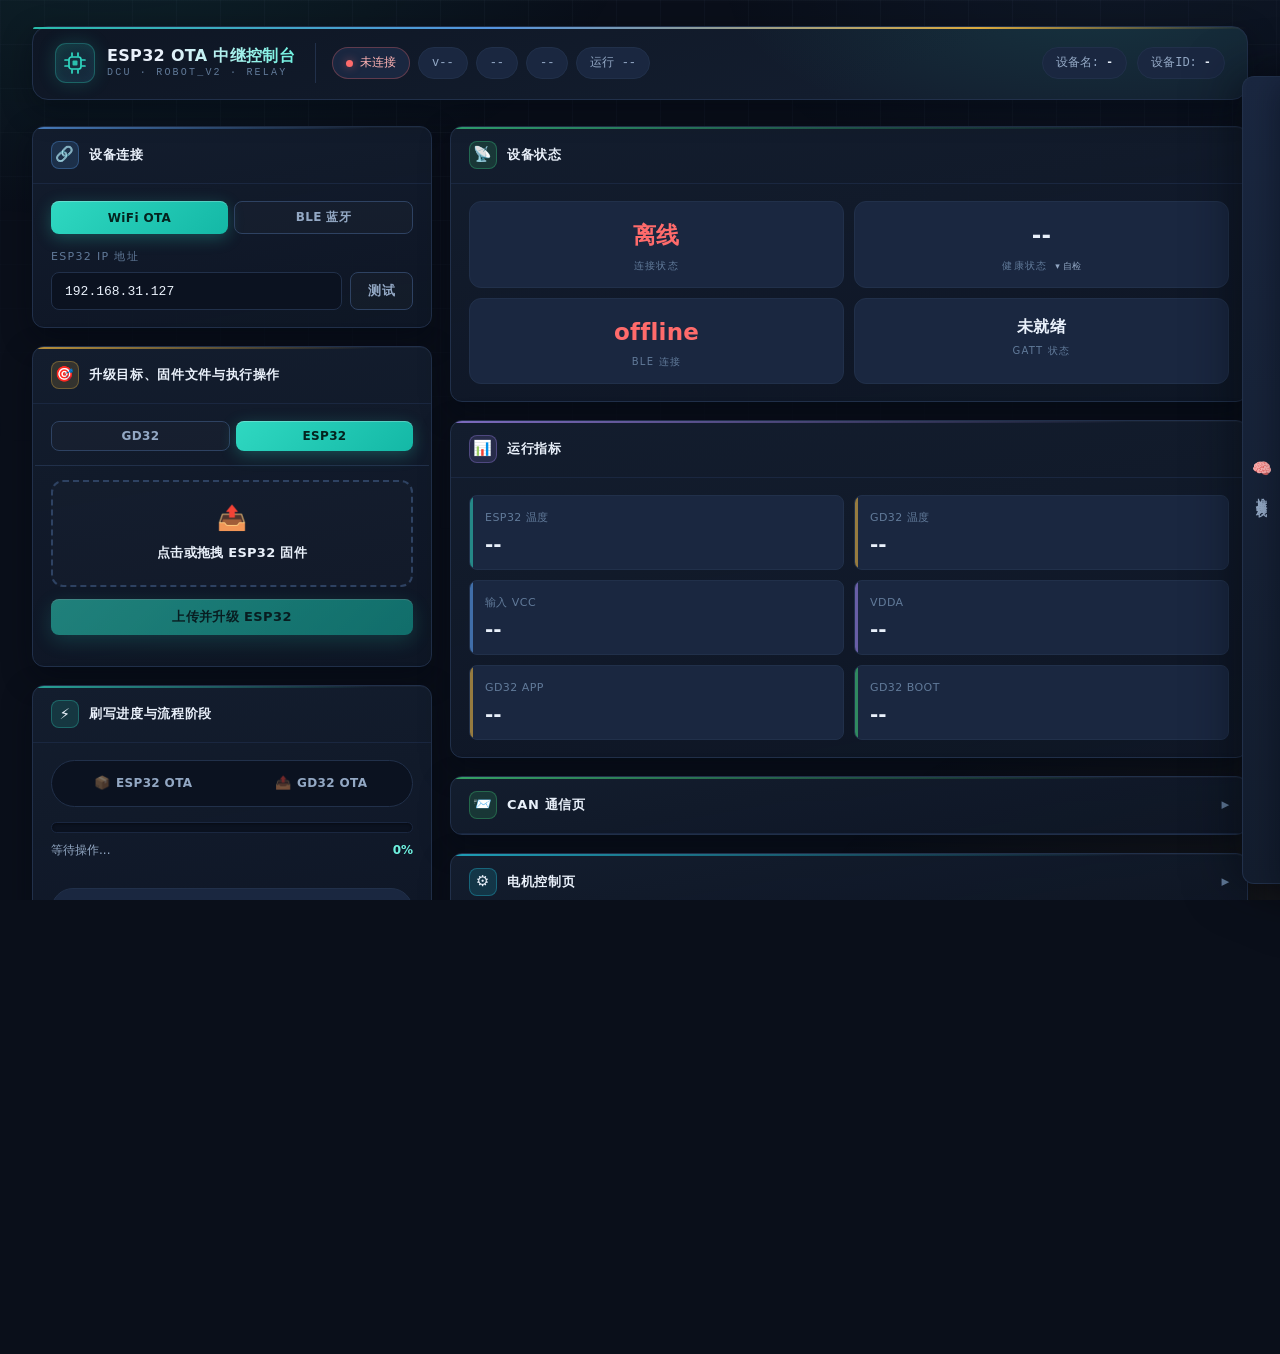
==== commit 33b41fd5: "docs(frontend): 添加前端架构约定与回归清单文档 添加了完整的前端架构约定文档 (frontend_architecture.md)， 包含以下主要内容：  - 架构总览：Web资源本地" ====
--- a/tools/index.html
+++ b/tools/index.html
@@ -63,15 +63,15 @@
         </div>
         <div class="card-body">
           <div style="display:flex;gap:6px;margin-bottom:14px;">
-            <button id="modeWifiBtn" class="btn btn-primary" style="flex:1;font-size:12px;padding:7px 10px;" onclick="setConsoleMode('wifi')">WiFi OTA</button>
-            <button id="modeBleBtn" class="btn btn-outline" style="flex:1;font-size:12px;padding:7px 10px;" onclick="setConsoleMode('ble')">BLE 蓝牙</button>
+            <button id="modeWifiBtn" class="btn btn-primary" style="flex:1;font-size:12px;padding:7px 10px;" data-action="set-console-mode" data-arg="wifi">WiFi OTA</button>
+            <button id="modeBleBtn" class="btn btn-outline" style="flex:1;font-size:12px;padding:7px 10px;" data-action="set-console-mode" data-arg="ble">BLE 蓝牙</button>
           </div>
           <div id="wifiModeCards">
           <div class="form-row">
             <label class="form-label" for="espIp">ESP32 IP 地址</label>
             <div class="input-group">
               <input class="input" type="text" id="espIp" value="192.168.31.127" placeholder="输入 IP 地址">
-              <button class="btn btn-outline" onclick="testConnection()">测试</button>
+              <button id="testConnBtn" class="btn btn-outline" data-action="test-connection">测试</button>
             </div>
           </div>
           </div>
@@ -84,20 +84,20 @@
         <div class="card-head"><span class="ico">🎯</span> 升级目标、固件文件与执行操作</div>
         <div class="card-body">
           <div style="display:flex;gap:6px;margin-bottom:14px;">
-            <button id="targetGd32Tab" class="btn btn-outline" style="flex:1;font-size:12px;padding:7px 10px;" onclick="selectFlashTarget('gd32')">GD32</button>
-            <button id="targetEsp32Tab" class="btn btn-primary" style="flex:1;font-size:12px;padding:7px 10px;" onclick="selectFlashTarget('esp32')">ESP32</button>
+            <button id="targetGd32Tab" class="btn btn-outline" style="flex:1;font-size:12px;padding:7px 10px;" data-action="select-flash-target" data-arg="gd32">GD32</button>
+            <button id="targetEsp32Tab" class="btn btn-primary" style="flex:1;font-size:12px;padding:7px 10px;" data-action="select-flash-target" data-arg="esp32">ESP32</button>
           </div>
           <div style="border-top:1px solid var(--border);margin:0 -16px 14px;padding-top:14px;padding-left:16px;padding-right:16px;">
           <div id="wifiEsp32UploadPane">
-          <div class="upload-zone upload-zone-sm" id="uploadZoneEsp32" onclick="pickSharedFirmware('esp32')">
+          <div class="upload-zone upload-zone-sm" id="uploadZoneEsp32" data-action="pick-shared-firmware" data-arg="esp32">
             <div class="upload-ico">📤</div>
             <h4>点击或拖拽 ESP32 固件</h4>
           </div>
-          <input type="file" id="fileInputEsp32" accept=".bin" onchange="handleSharedFileSelect(event, 'esp32')" style="display:none;">
+          <input type="file" id="fileInputEsp32" accept=".bin" style="display:none;">
           <div class="file-info" id="fileInfoEsp32">
             <div class="file-info-row">
               <span style="font-weight:600;">📄 <span id="fileNameEsp32">-</span></span>
-              <button class="btn btn-ghost btn-sm" onclick="clearSharedFirmware('esp32')">清除</button>
+              <button class="btn btn-ghost btn-sm" data-action="clear-shared-firmware" data-arg="esp32">清除</button>
             </div>
             <div class="file-info-grid">
               <div class="file-meta-item"><span>类型</span><b id="fileTypeEsp32">-</b></div>
@@ -111,16 +111,16 @@
           </div>
 
           <div id="wifiGd32UploadPane" style="display:none;">
-          <div class="upload-zone upload-zone-sm" id="uploadZoneGd32" onclick="pickSharedFirmware('gd32')">
+          <div class="upload-zone upload-zone-sm" id="uploadZoneGd32" data-action="pick-shared-firmware" data-arg="gd32">
             <div class="upload-ico">📤</div>
             <h4>点击或拖拽 GD32 固件</h4>
             <p>支持 .bin 和 .hex（自动转换）</p>
           </div>
-          <input type="file" id="fileInputGd32" accept=".hex,.bin" onchange="handleSharedFileSelect(event, 'gd32')" style="display:none;">
+          <input type="file" id="fileInputGd32" accept=".hex,.bin" style="display:none;">
           <div class="file-info" id="fileInfoGd32">
             <div class="file-info-row">
               <span style="font-weight:600;">📄 <span id="fileNameGd32">-</span></span>
-              <button class="btn btn-ghost btn-sm" onclick="clearSharedFirmware('gd32')">清除</button>
+              <button class="btn btn-ghost btn-sm" data-action="clear-shared-firmware" data-arg="gd32">清除</button>
             </div>
             <div class="file-info-grid">
               <div class="file-meta-item"><span>类型</span><b id="fileTypeGd32">-</b></div>
@@ -134,11 +134,7 @@
           </div>
 
           <div id="bleUploadPane" style="display:none;">
-          <div class="upload-zone upload-zone-sm" id="uploadZone" style="margin-bottom:12px;"
-               onclick="document.getElementById('firmwareFile').click()"
-               ondragover="event.preventDefault();this.classList.add('dragover')"
-               ondragleave="this.classList.remove('dragover')"
-               ondrop="event.preventDefault();this.classList.remove('dragover');var f=event.dataTransfer.files[0];if(f&&window.bleOta)window.bleOta.notifyFileChange(f,null);">
+          <div class="upload-zone upload-zone-sm" id="uploadZone" style="margin-bottom:12px;" data-action="ble-pick-file">
             <div class="upload-ico">📤</div>
             <h4>点击或拖拽文件到此处</h4>
             <p>支持 .bin 和 .hex 格式</p>
@@ -147,7 +143,7 @@
           <div class="file-info" id="fileInfo">
             <div class="file-info-row">
               <span style="font-weight:600;">📄 <span id="fileName">-</span></span>
-              <button id="clearFileBtn" class="btn btn-outline btn-sm" onclick="if(window.bleOta)window.bleOta.clearFile()">清除</button>
+              <button id="clearFileBtn" class="btn btn-outline btn-sm" data-action="ble-clear-file">清除</button>
             </div>
             <div class="file-info-grid">
               <div class="file-meta-item"><span>类型</span><b id="fileType">-</b></div>
@@ -164,12 +160,12 @@
           </div>
           <div style="height:12px"></div>
           <div id="wifiEsp32ActionPane">
-            <button class="btn btn-primary btn-block" id="uploadEsp32Btn" onclick="startUpload('esp32')" disabled>
+            <button class="btn btn-primary btn-block" id="uploadEsp32Btn" data-action="start-upload" data-arg="esp32" disabled>
               上传并升级 ESP32
             </button>
           </div>
           <div id="wifiGd32ActionPane" style="display:none;">
-            <button class="btn btn-success btn-block" id="uploadGd32Btn" onclick="startUpload('gd32')" disabled>
+            <button class="btn btn-success btn-block" id="uploadGd32Btn" data-action="start-upload" data-arg="gd32" disabled>
               GD32 OTA
             </button>
           </div>
@@ -236,7 +232,7 @@
             <div class="svi-row"><span class="svi-key">校验结果</span><span class="svi-val" id="sviResult">-</span></div>
           </div>
           <div style="margin-top:12px;">
-            <button class="btn btn-outline btn-block" onclick="restartEsp32()">重启 ESP32</button>
+            <button class="btn btn-outline btn-block" data-action="restart-esp32">重启 ESP32</button>
           </div>
         </div>
       </div>
@@ -300,7 +296,7 @@
       <div class="card card--mem" style="display:none">
         <div class="card-head">
           <span class="ico">🧾</span> 系统状态 (/system/status)
-          <button class="btn btn-ghost btn-sm card-head-btn" onclick="refreshSystemStatusNow(event)">刷新</button>
+          <button class="btn btn-ghost btn-sm card-head-btn" data-action="refresh-system-status">刷新</button>
         </div>
         <div class="card-body">
           <div class="status-kv-grid">
@@ -514,7 +510,7 @@
   <span id="toastMsg">操作成功</span>
 </div>
 
-<script type="module" src="js/app.js?v=953c41e9"></script>
+<script type="module" src="js/app.js?v=20260727a"></script>
 <script type="module" src="js/ota/console-mode.js?v=06b7189e"></script>
 <script type="module" src="js/ble_ota.js?v=01d3cb4e"></script>
 </body>
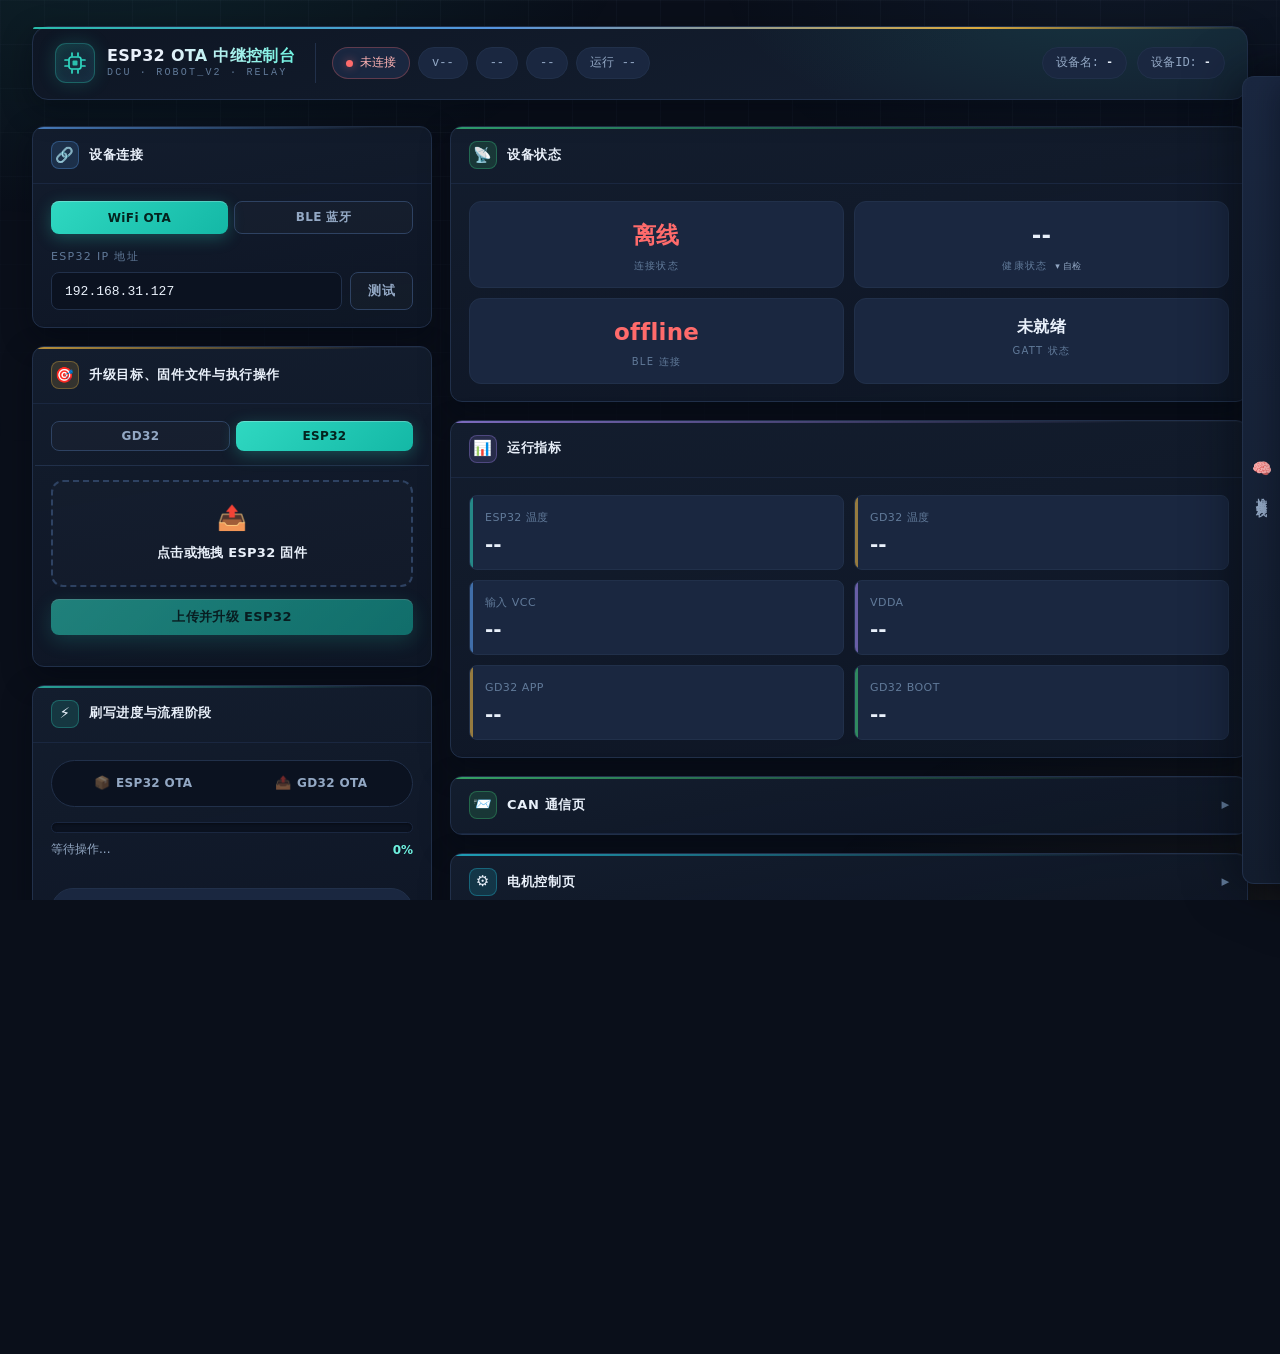
==== commit e9cb7342: "feat(motor): 支持多通道同节点号电机状态管理 支持同一节点号在多个CAN通道上的电机状态管理，采用node×channel双键存储机制。  - 修改motor_state.cpp中的槽位索" ====
--- a/tools/index.html
+++ b/tools/index.html
@@ -10,6 +10,8 @@
 <meta charset="UTF-8">
 <meta name="viewport" content="width=device-width, initial-scale=1.0">
 <title>ESP32 OTA 中继控制台</title>
+<!-- 空 favicon：阻止浏览器自动请求 /favicon.ico（本地静态服务无此文件会 404） -->
+<link rel="icon" href="data:,">
 <link rel="stylesheet" href="css/base.css?v=857f83a5">
 <link rel="stylesheet" href="css/layout.css?v=acd17001">
 <link rel="stylesheet" href="css/components.css?v=7bc7d5db">
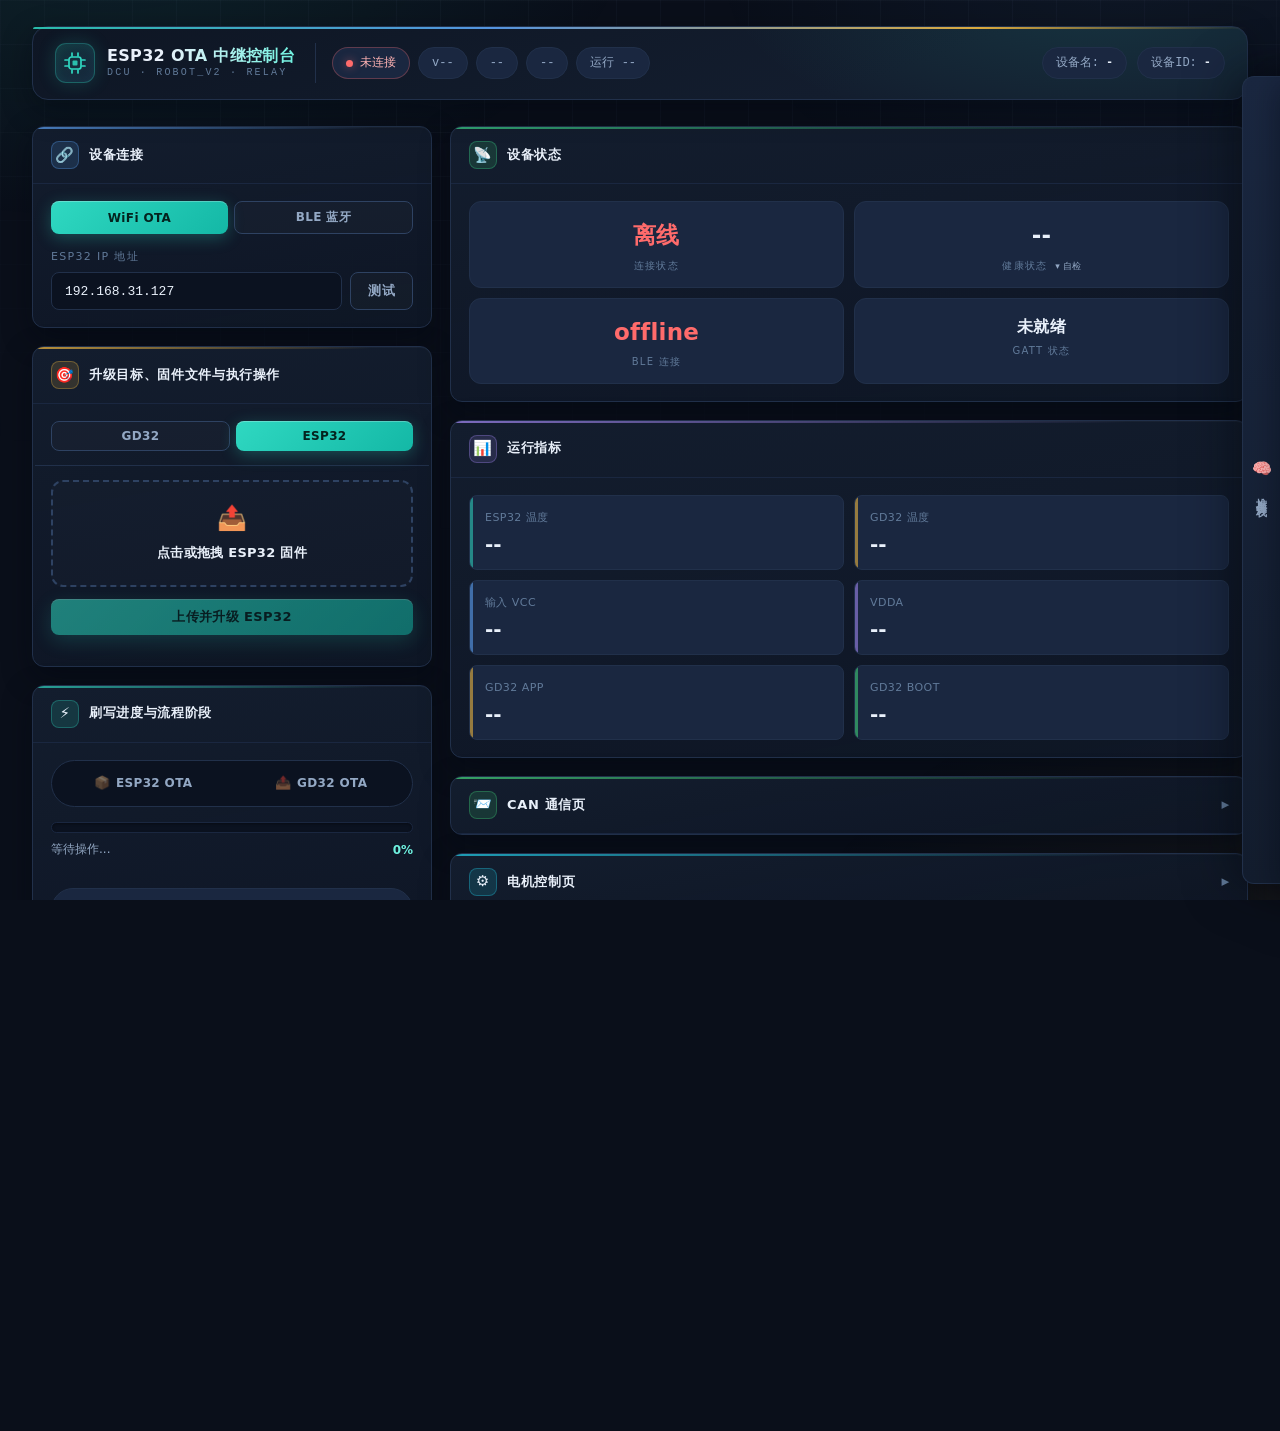
==== commit ef6d3a4b: "feat(can): 添加跨通道CAN突发发送功能支持多电机同步驱动 - 新增 /can/send_burst HTTP接口，支持一次SPI事务批量发送多帧CAN消息 - 实现canFdSendBur" ====
--- a/tools/index.html
+++ b/tools/index.html
@@ -14,7 +14,7 @@
 <link rel="icon" href="data:,">
 <link rel="stylesheet" href="css/base.css?v=857f83a5">
 <link rel="stylesheet" href="css/layout.css?v=acd17001">
-<link rel="stylesheet" href="css/components.css?v=7bc7d5db">
+<link rel="stylesheet" href="css/components.css?v=a2c3d4e5">
 <link rel="stylesheet" href="css/can.css?v=c06f5688">
 <link rel="stylesheet" href="css/responsive.css?v=46449483">
 </head>
@@ -57,12 +57,7 @@
 
       <!-- 1. Connection -->
       <div class="card card--ble">
-        <div class="card-head"><span class="ico">🔗</span> 设备连接
-          <span id="bleHeadActions" style="display:none;margin-left:auto;">
-            <button id="connectBtn" class="btn btn-sm btn-primary">连接设备</button>
-            <button id="disconnectBtn" class="btn btn-sm btn-outline" disabled>断开连接</button>
-          </span>
-        </div>
+        <div class="card-head"><span class="ico">🔗</span> 设备连接</div>
         <div class="card-body">
           <div style="display:flex;gap:6px;margin-bottom:14px;">
             <button id="modeWifiBtn" class="btn btn-primary" style="flex:1;font-size:12px;padding:7px 10px;" data-action="set-console-mode" data-arg="wifi">WiFi OTA</button>
@@ -76,6 +71,69 @@
               <button id="testConnBtn" class="btn btn-outline" data-action="test-connection">测试</button>
             </div>
           </div>
+          </div>
+          <!-- BLE 模式：launch 风格连接按钮（checkbox 驱动：勾选=已连接） -->
+          <div id="bleModeCards" style="display:none;">
+            <div class="ble-launch-wrap">
+              <label class="ble-launch-btn" for="bleConnectToggle" data-ble-state="idle">
+                <input id="bleConnectToggle" type="checkbox">
+                <div class="back">
+                  <div class="spot-shadow"></div>
+                  <div class="mid">
+                    <div class="spot-main"></div>
+                    <div class="ble-dial">
+                      <div class="spot-light"></div>
+                      <div class="center">
+                        <div class="icon">
+                          <svg viewBox="0 0 24 24" fill="none" xmlns="http://www.w3.org/2000/svg">
+                            <g filter="url(#bleIconGlow)">
+                              <path d="M7 7 L17 17 L12 22 V2 L17 7 L7 17"
+                                    stroke="#BBE7E9" stroke-width="3"
+                                    stroke-linecap="round" stroke-linejoin="round" fill="none"
+                                    shape-rendering="geometricPrecision"/>
+                            </g>
+                            <defs>
+                              <filter id="bleIconGlow" x="-50%" y="-50%" width="200%" height="200%"
+                                      filterUnits="userSpaceOnUse" color-interpolation-filters="sRGB">
+                                <feFlood flood-opacity="0" result="bg"/>
+                                <feColorMatrix in="SourceAlpha" type="matrix"
+                                  values="0 0 0 0 0 0 0 0 0 0 0 0 0 0 0 0 0 0 127 0" result="a"/>
+                                <feOffset/>
+                                <feGaussianBlur stdDeviation="2"/>
+                                <feComposite in2="a" operator="out"/>
+                                <feColorMatrix type="matrix"
+                                  values="0 0 0 0 0.37 0 0 0 0 0.66 0 0 0 0 1 0 0 0 0.88 0"/>
+                                <feBlend mode="normal" in2="bg" result="g"/>
+                                <feBlend mode="normal" in="SourceGraphic" in2="g" result="shape"/>
+                              </filter>
+                            </defs>
+                          </svg>
+                        </div>
+                        <div class="launch">
+                          <div style="--i:1">蓝</div>
+                          <div style="--i:2">牙</div>
+                          <div style="--i:3">连</div>
+                          <div style="--i:4">接</div>
+                        </div>
+                        <div class="start">
+                          <div class="text1">等待连接</div>
+                          <div class="text2">
+                            <span style="--n:0">已</span>
+                            <span style="--n:1">连</span>
+                            <span style="--n:2">接</span>
+                            <span style="--n:3">.</span>
+                            <span style="--n:4">.</span>
+                            <span style="--n:5">.</span>
+                          </div>
+                          <div class="text3">连接中...</div>
+                        </div>
+                      </div>
+                    </div>
+                  </div>
+                </div>
+              </label>
+              <div class="ble-launch-hint">点击按钮连接 / 断开蓝牙设备</div>
+            </div>
           </div>
           <!-- 连接文案只在顶栏 #pillConnTxt 显示，此处不再重复 -->
         </div>
@@ -335,12 +393,7 @@
             <div class="can-launch-actions">
               <a class="btn btn-primary can-launch-primary" href="can.html">进入 CAN 页面</a>
               <button class="btn btn-outline can-launch-secondary" type="button" onclick="window.open('can.html','_blank','noopener')">新窗口打开</button>
-              <a class="btn btn-outline can-launch-secondary" href="can.html" title="发送页右侧抽屉内嵌监控">CAN 发送 + 监控</a>
               <a class="btn btn-outline can-launch-secondary" href="can_monitor.html">监控全屏</a>
-            </div>
-            <div class="can-launch-foot">
-              <span class="can-launch-foot-label">说明</span>
-              <span>手工 CAN 表单已迁到独立页面，避免和 OTA 控制流混在一起。</span>
             </div>
           </div>
         </div>
@@ -370,12 +423,74 @@
               </div>
             </div>
             <div class="can-launch-actions">
-              <a class="btn btn-primary can-launch-primary motor-launch-primary" href="motor.html">进入电机控制</a>
               <button class="btn btn-outline can-launch-secondary" type="button" onclick="window.open('motor.html','_blank','noopener')">新窗口打开</button>
             </div>
             <div class="can-launch-foot">
               <span class="can-launch-foot-label">说明</span>
               <span>请先在上方「设备连接」配置并测试 ESP32 IP；电机页只消费同一连接，不单独建连。</span>
+            </div>
+          </div>
+        </div>
+      </div>
+
+      <!-- 硬件诊断:LAN9252 通断测试 + SPI 测速 -->
+      <div class="card collapsed">
+        <div class="card-head" onclick="toggleCollapse(this)">
+          <span class="ico">🧰</span> 硬件诊断
+          <span class="collapse-arrow">▼</span>
+        </div>
+        <div class="card-body">
+          <div style="display:grid;gap:14px;">
+            <!-- LAN9252 continuity test -->
+            <div class="can-launch-card">
+              <div class="can-launch-copy">
+                <div class="can-launch-top">
+                  <div>
+                    <div class="can-launch-kicker">Hardware Diag</div>
+                    <h3>LAN9252 HBI 硬件通断测试</h3>
+                  </div>
+                  <span class="can-launch-badge">DIAG</span>
+                </div>
+                <p class="can-launch-desc">GD32 驱动 EXMC 数据线/控制线输出已知电平,用万用表测 LAN9252 端引脚电压,定位断线/虚焊。通过 SPI 0xA2 命令触发,不点按钮时引脚高阻安全。与主页共用设备 IP（<code>dcu_esp_ip</code>）。</p>
+                <div class="can-launch-points">
+                  <span class="can-launch-point">16 根数据线 pattern</span>
+                  <span class="can-launch-point">5 根控制线逐个测</span>
+                  <span class="can-launch-point">共用主页连接</span>
+                </div>
+              </div>
+              <div class="can-launch-actions">
+                <button class="btn btn-outline can-launch-secondary" type="button" onclick="window.open('continuity_test.html','_blank','noopener')">新窗口打开</button>
+              </div>
+              <div class="can-launch-foot">
+                <span class="can-launch-foot-label">说明</span>
+                <span>请先在上方「设备连接」配置并测试 ESP32 IP；通断测试页只消费同一连接,不单独建连。</span>
+              </div>
+            </div>
+
+            <!-- SPI speed test -->
+            <div class="can-launch-card">
+              <div class="can-launch-copy">
+                <div class="can-launch-top">
+                  <div>
+                    <div class="can-launch-kicker">SPI Link Probe</div>
+                    <h3>SPI 链路测速</h3>
+                  </div>
+                  <span class="can-launch-badge">SPI</span>
+                </div>
+                <p class="can-launch-desc">0xA1 探针压测 ESP32↔GD32 SPI 链路真实 RTT 与等效吞吐,定位速度瓶颈与调度抖动。可调帧数/载荷,支持空载 RTT 与 2000 帧满载压力测试。</p>
+                <div class="can-launch-points">
+                  <span class="can-launch-point">RTT 平均/最快/最慢</span>
+                  <span class="can-launch-point">单帧 5 段剖析</span>
+                  <span class="can-launch-point">等效吞吐 KB/s</span>
+                </div>
+              </div>
+              <div class="can-launch-actions">
+                <a class="btn btn-outline can-launch-secondary" href="spi_test.html">打开测速页</a>
+              </div>
+              <div class="can-launch-foot">
+                <span class="can-launch-foot-label">说明</span>
+                <span>临时诊断工具 SPI-SPEEDTEST；满帧 236B = 等效电机 OTA 0xD1 数据节奏,载荷 0 = 纯握手往返。</span>
+              </div>
             </div>
           </div>
         </div>
@@ -513,7 +628,22 @@
 </div>
 
 <script type="module" src="js/app.js?v=20260727a"></script>
-<script type="module" src="js/ota/console-mode.js?v=06b7189e"></script>
-<script type="module" src="js/ble_ota.js?v=01d3cb4e"></script>
+<script type="module" src="js/ota/console-mode.js?v=06b7189f"></script>
+<script type="module" src="js/ble_ota.js?v=eb2f1a"></script>
+<!-- 内联兜底：同步 BLE 按钮 data-ble-state 与 checkbox.checked
+     不依赖 ES 模块（子模块可能被浏览器缓存为旧版，不含 data-ble-state 逻辑）。
+     connecting 态由 session.js click handler 设置，此处跳过不覆盖。 -->
+<script type="module">
+  setInterval(function() {
+    var btn = document.querySelector('.ble-launch-btn');
+    if (!btn || !btn.offsetParent) return;
+    var st = btn.getAttribute('data-ble-state');
+    if (st === 'connecting') return;
+    var toggle = document.getElementById('bleConnectToggle');
+    if (!toggle) return;
+    var expected = toggle.checked ? 'connected' : 'idle';
+    if (st !== expected) btn.setAttribute('data-ble-state', expected);
+  }, 500);
+</script>
 </body>
 </html>
--- a/tools/css/components.css
+++ b/tools/css/components.css
@@ -699,9 +699,223 @@
   border-bottom: 1px solid rgba(255,255,255,.04);
 }
 .heap-low-table th { color: var(--text-dim); font-weight: 500; position: sticky; top: 0; background: var(--bg-elevated); text-align: right; }
-.heap-low-table td:nth-child(5), .heap-low-table td:nth-child(6),
-.heap-low-table td:nth-child(7), .heap-low-table td:nth-child(9) { text-align: left; }
-.heap-low-table td:first-child { color: var(--text-dim); }
+.ble-low-table td:nth-child(5), .ble-low-table td:nth-child(6),
+.ble-low-table td:nth-child(7), .ble-low-table td:nth-child(9) { text-align: left; }
+.ble-low-table td:first-child { color: var(--text-dim); }
+
+/* ================= BLE 连接按钮（launch 风格） =================
+   圆形物理按键：未连接=暗淡待机；勾选=已连接，蓝光环绕 + 文字波浪动画。
+   checkbox 隐藏，由 JS setConnectionState 驱动 checked，避免异步连接失败导致状态错位。 */
+.ble-launch-wrap {
+  display: flex; flex-direction: column; align-items: center;
+  gap: 12px; padding: 6px 0 2px;
+}
+.ble-launch-btn {
+  cursor: pointer; position: relative;
+  display: flex; flex-direction: column; align-items: center;
+  margin: 0;
+}
+.ble-launch-btn input {
+  opacity: 0; width: 0; height: 0; display: none;
+}
+/* —— 三态：idle 待机 / connecting 连接中转圈 / connected 已连接变亮 —— */
+/* 默认 text3 隐藏 */
+.ble-launch-btn .back .mid .ble-dial .center .start .text3 {
+  opacity: 0;
+}
+
+/* connecting：仅光晕转圈（loading），按钮整体保持暗淡 */
+.ble-launch-btn[data-ble-state="connecting"] .back .spot-shadow,
+.ble-launch-btn[data-ble-state="connecting"] .back .mid .spot-main,
+.ble-launch-btn[data-ble-state="connecting"] .back .mid .ble-dial .spot-light {
+  opacity: 0.7;
+  animation: ble-spot-rot 1.4s linear infinite;
+}
+.ble-launch-btn[data-ble-state="connecting"] .back .mid .ble-dial .center .start .text1 {
+  opacity: 0;
+}
+.ble-launch-btn[data-ble-state="connecting"] .back .mid .ble-dial .center .start .text3 {
+  opacity: 1;
+  color: #9bb8d8;
+  animation: ble-text-pulse 1.2s ease-in-out infinite;
+}
+
+/* connected：整个按钮变亮 + 静态整圈蓝光晕（不转圈）+ 文字波浪 */
+/* spot 元素默认是横向条状（为转圈动画设计），connected 时改成整圈圆环 */
+.ble-launch-btn[data-ble-state="connected"] .back .spot-shadow {
+  transition: opacity 1.2s ease;
+  opacity: 0.9;
+  width: 106px; height: 106px;
+  border-radius: 50%;
+  filter: blur(12px) brightness(1.2);
+}
+.ble-launch-btn[data-ble-state="connected"] .back .mid .spot-main {
+  transition: opacity 1.2s ease;
+  opacity: 0.95;
+  width: 100px; height: 100px;
+  border-radius: 50%;
+  filter: blur(9px) brightness(1.6);
+}
+.ble-launch-btn[data-ble-state="connected"] .back .mid .ble-dial .spot-light {
+  transition: opacity 1.2s ease;
+  opacity: 0.9;
+  width: 92px; height: 92px;
+  border-radius: 50%;
+  filter: blur(8px) brightness(1.2);
+}
+.ble-launch-btn[data-ble-state="connected"] .back .mid .ble-dial .center .icon svg {
+  filter: brightness(1.15);
+}
+.ble-launch-btn[data-ble-state="connected"] .back .mid .ble-dial .center .launch {
+  color: #e9f0fa;
+}
+.ble-launch-btn[data-ble-state="connected"] .back .mid .ble-dial .center .launch > div {
+  animation: ble-wave-text 1.8s calc(var(--i) * -0.13s) infinite;
+}
+.ble-launch-btn[data-ble-state="connected"] .back .mid .ble-dial .center .start .text1 {
+  transition: transform 0.5s ease, opacity 0.5s ease;
+  transform: translateX(10px);
+  opacity: 0;
+}
+.ble-launch-btn[data-ble-state="connected"] .back .mid .ble-dial .center .start .text2 {
+  opacity: 1;
+  animation: ble-text2 0.5s forwards;
+}
+.ble-launch-btn:active .back .mid .ble-dial {
+  transform: scale(0.94);
+  box-shadow:
+    0 -1px 2px rgba(255,255,255,0.3),
+    inset 0 0 10px rgba(0,0,0,0.24),
+    inset 0 -13px 26px rgba(0,0,0,0.8);
+}
+
+/* —— 外圈金属环 —— */
+.ble-launch-btn .back {
+  position: relative; z-index: 200;
+  width: 128px; height: 128px;
+  display: flex; justify-content: center; align-items: center;
+  border-radius: 50%;
+  background-image: linear-gradient(0, #5e5e61 20%, #212123);
+  box-shadow:
+    inset 0 1px 1px rgba(255,255,255,0.3),
+    inset 0 3px 5px rgba(255,255,255,0.6),
+    inset 0 -4px 2px rgba(255,255,255,0.05),
+    inset 0 -2px 0 rgba(0,0,0,0.15),
+    inset -2px 4px 0 rgba(0,0,0,0.3),
+    inset 2px 4px 0 rgba(0,0,0,0.3),
+    0 -7px 16px 2px rgba(255,255,255,0.18),
+    0 4px 16px 2px rgba(0,0,0,0.5),
+    0 2px 5px #7c7c7c;
+  cursor: pointer;
+}
+.ble-launch-btn .back .spot-shadow {
+  position: absolute;
+  width: 96px; height: 27px;
+  background: rgba(95,168,255,0.9);
+  opacity: 0;
+  filter: blur(14px) brightness(1.1);
+}
+.ble-launch-btn .back .mid {
+  overflow: hidden; position: relative;
+  width: 106px; height: 106px;
+  display: flex; justify-content: center; align-items: center;
+  border-radius: 50%;
+  background: #000;
+  box-shadow: 0 0 4px #000, 0 1px 2px rgba(255,255,255,0.8);
+}
+.ble-launch-btn .back .mid::before {
+  content: ''; position: absolute; z-index: 500;
+  width: 100%; height: 100%; border-radius: 50%;
+  background: transparent;
+  box-shadow: inset 0 -12px 18px rgba(0,0,0,0.8);
+  pointer-events: none;
+}
+.ble-launch-btn .back .mid .spot-main {
+  position: absolute;
+  width: 110px; height: 20px;
+  background: #5fa8ff;
+  opacity: 0;
+  filter: blur(11px) brightness(1.5);
+}
+.ble-launch-btn .back .mid .ble-dial {
+  position: relative; z-index: 90;
+  display: flex; justify-content: center; align-items: center;
+  width: 100px; height: 100px; border-radius: 50%;
+  background: #424242;
+  box-shadow:
+    0 -1px 2px rgba(255,255,255,0.5),
+    inset 0 -9px 18px rgba(0,0,0,0.8);
+  transition: transform 0.2s ease, box-shadow 0.2s ease;
+}
+.ble-launch-btn .back .mid .ble-dial .spot-light {
+  position: absolute;
+  width: 110px; height: 20px;
+  opacity: 0;
+  background: rgba(95,168,255,0.6);
+  filter: blur(14px) brightness(1.1);
+}
+.ble-launch-btn .back .mid .ble-dial .center {
+  position: relative; z-index: 100;
+  width: 86px; height: 86px;
+  display: flex; flex-direction: column;
+  align-items: center; justify-content: center; gap: 2px;
+  border-radius: 50%;
+  background: #232323;
+  cursor: pointer;
+}
+.ble-launch-btn .back .mid .ble-dial .center .icon svg {
+  margin-top: -3px;
+  width: 18px;
+  filter: brightness(1) grayscale(1);
+  transition: filter 1.5s ease;
+}
+.ble-launch-btn .back .mid .ble-dial .center .launch {
+  display: flex; margin-top: -3px;
+  font-size: 13px; color: #595959;
+  font-family: var(--font-display);
+  letter-spacing: 0.04em;
+}
+.ble-launch-btn .back .mid .ble-dial .center .start {
+  position: relative;
+  width: 100%; height: 11px;
+  font-size: 9px; color: #737373;
+  text-align: center;
+  font-family: var(--font-display);
+}
+.ble-launch-btn .back .mid .ble-dial .center .start > div {
+  position: absolute; left: 50%; top: 0;
+  transform: translateX(-50%);
+  white-space: nowrap;
+}
+.ble-launch-btn .back .mid .ble-dial .center .start .text2 {
+  opacity: 0;
+  display: inline-flex;
+}
+.ble-launch-btn .back .mid .ble-dial .center .start .text2 > span {
+  animation: ble-wave-text 1.8s calc(var(--n) * -0.13s) infinite;
+}
+.ble-launch-hint {
+  font-size: 11px; color: var(--text-dim);
+  letter-spacing: 0.04em;
+}
+
+@keyframes ble-wave-text {
+  0% { opacity: 0.7; }
+  50% { color: #c6e0ff; opacity: 1; }
+  100% { opacity: 0.7; }
+}
+@keyframes ble-spot-rot {
+  0% { transform: rotate(0); }
+  100% { transform: rotate(360deg); }
+}
+@keyframes ble-text2 {
+  0% { transform: translateX(-80%); }
+  100% { transform: translateX(-50%); }
+}
+@keyframes ble-text-pulse {
+  0%, 100% { opacity: 0.5; }
+  50% { opacity: 1; }
+}
 .heap-low-table tbody tr:hover { background: rgba(255,255,255,.03); }
 .heap-low-table td.has-suspect { color: var(--red); font-weight: 500; }
 .heap-low-table td.idle-suspect { color: var(--gd32-hi); }
